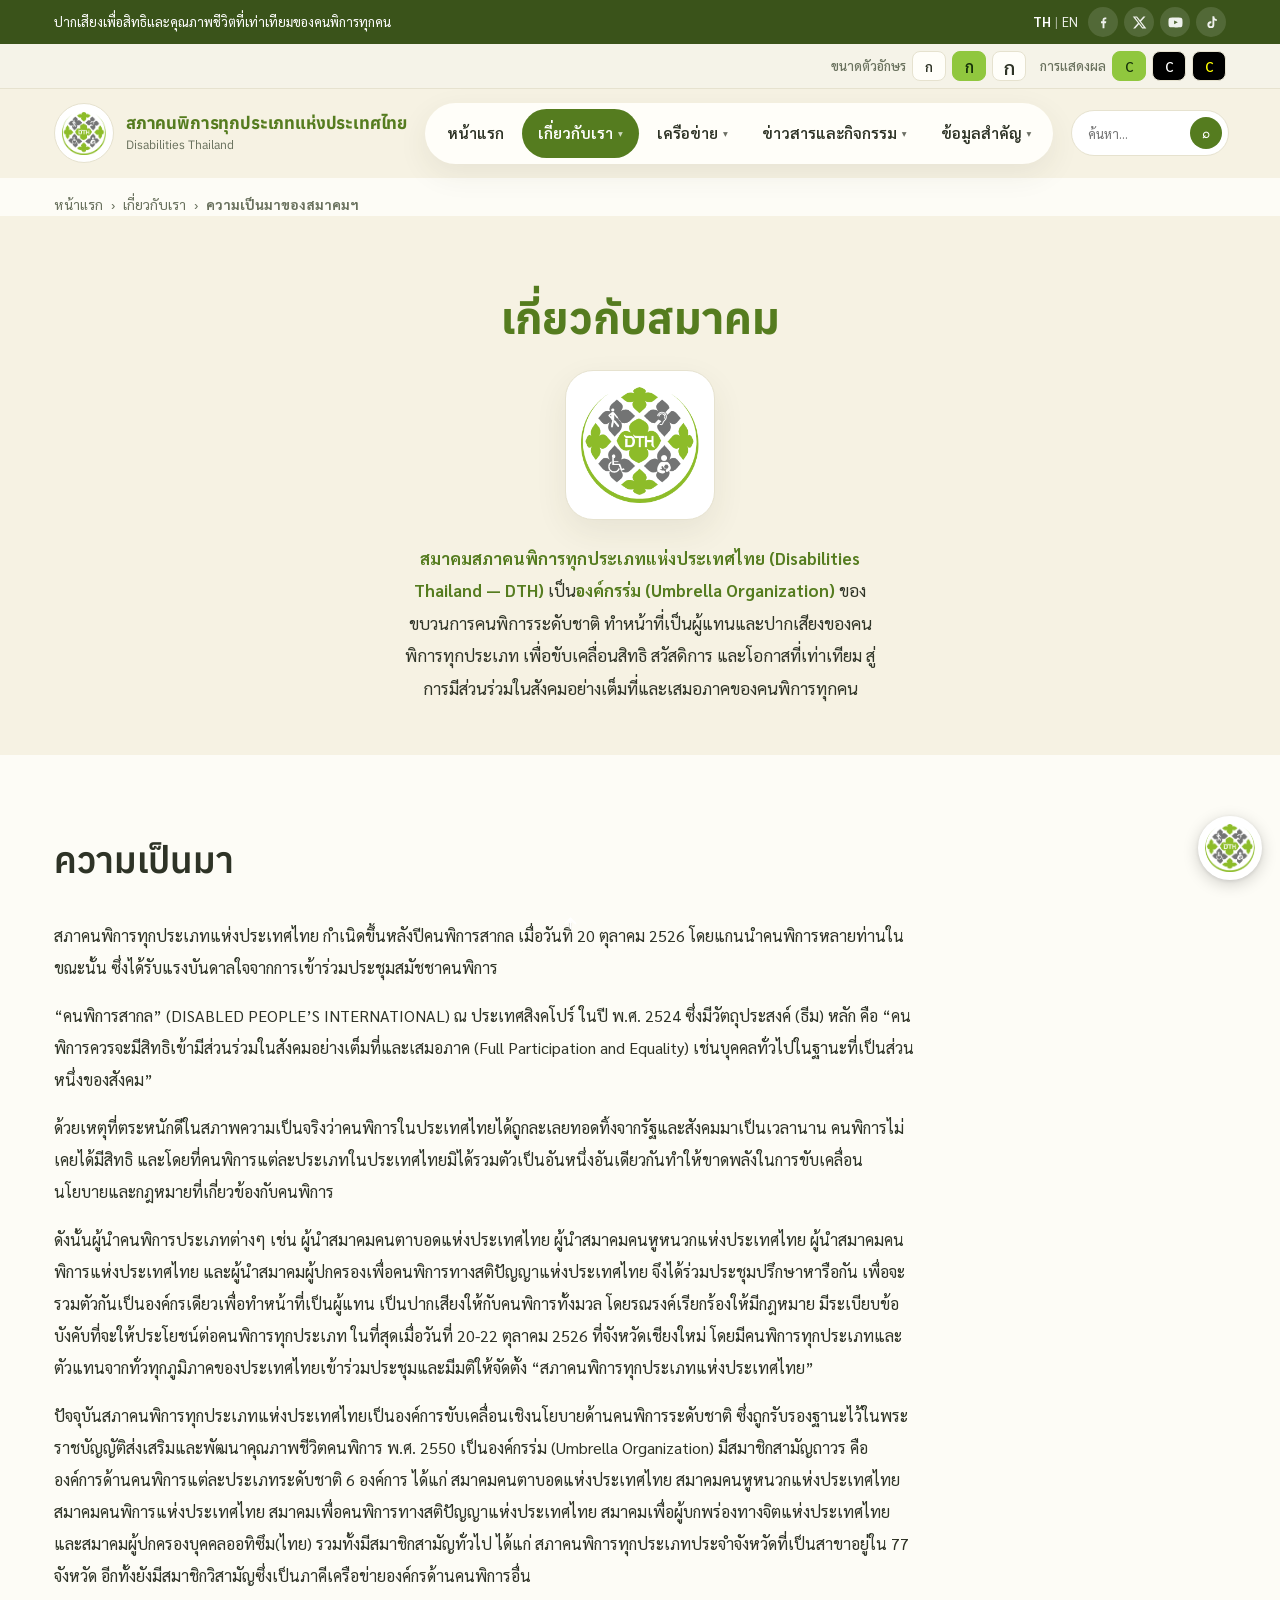
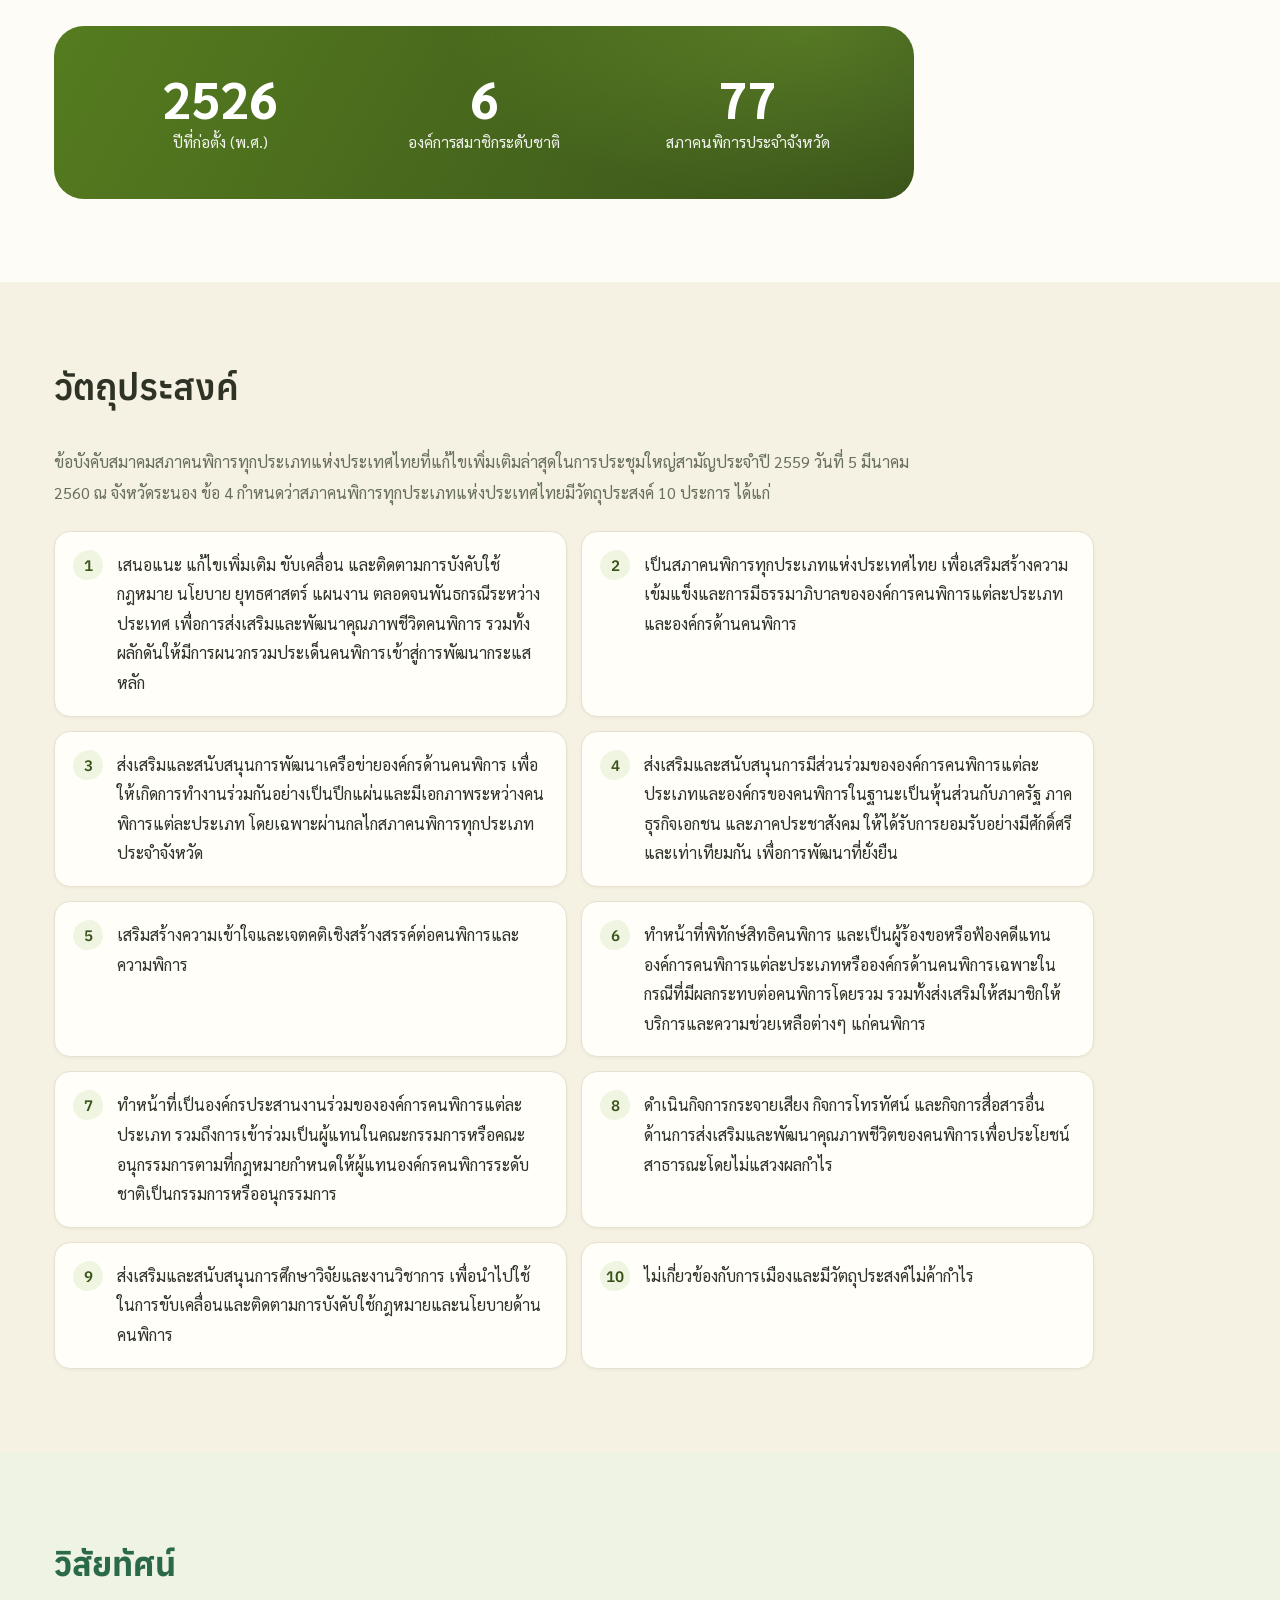
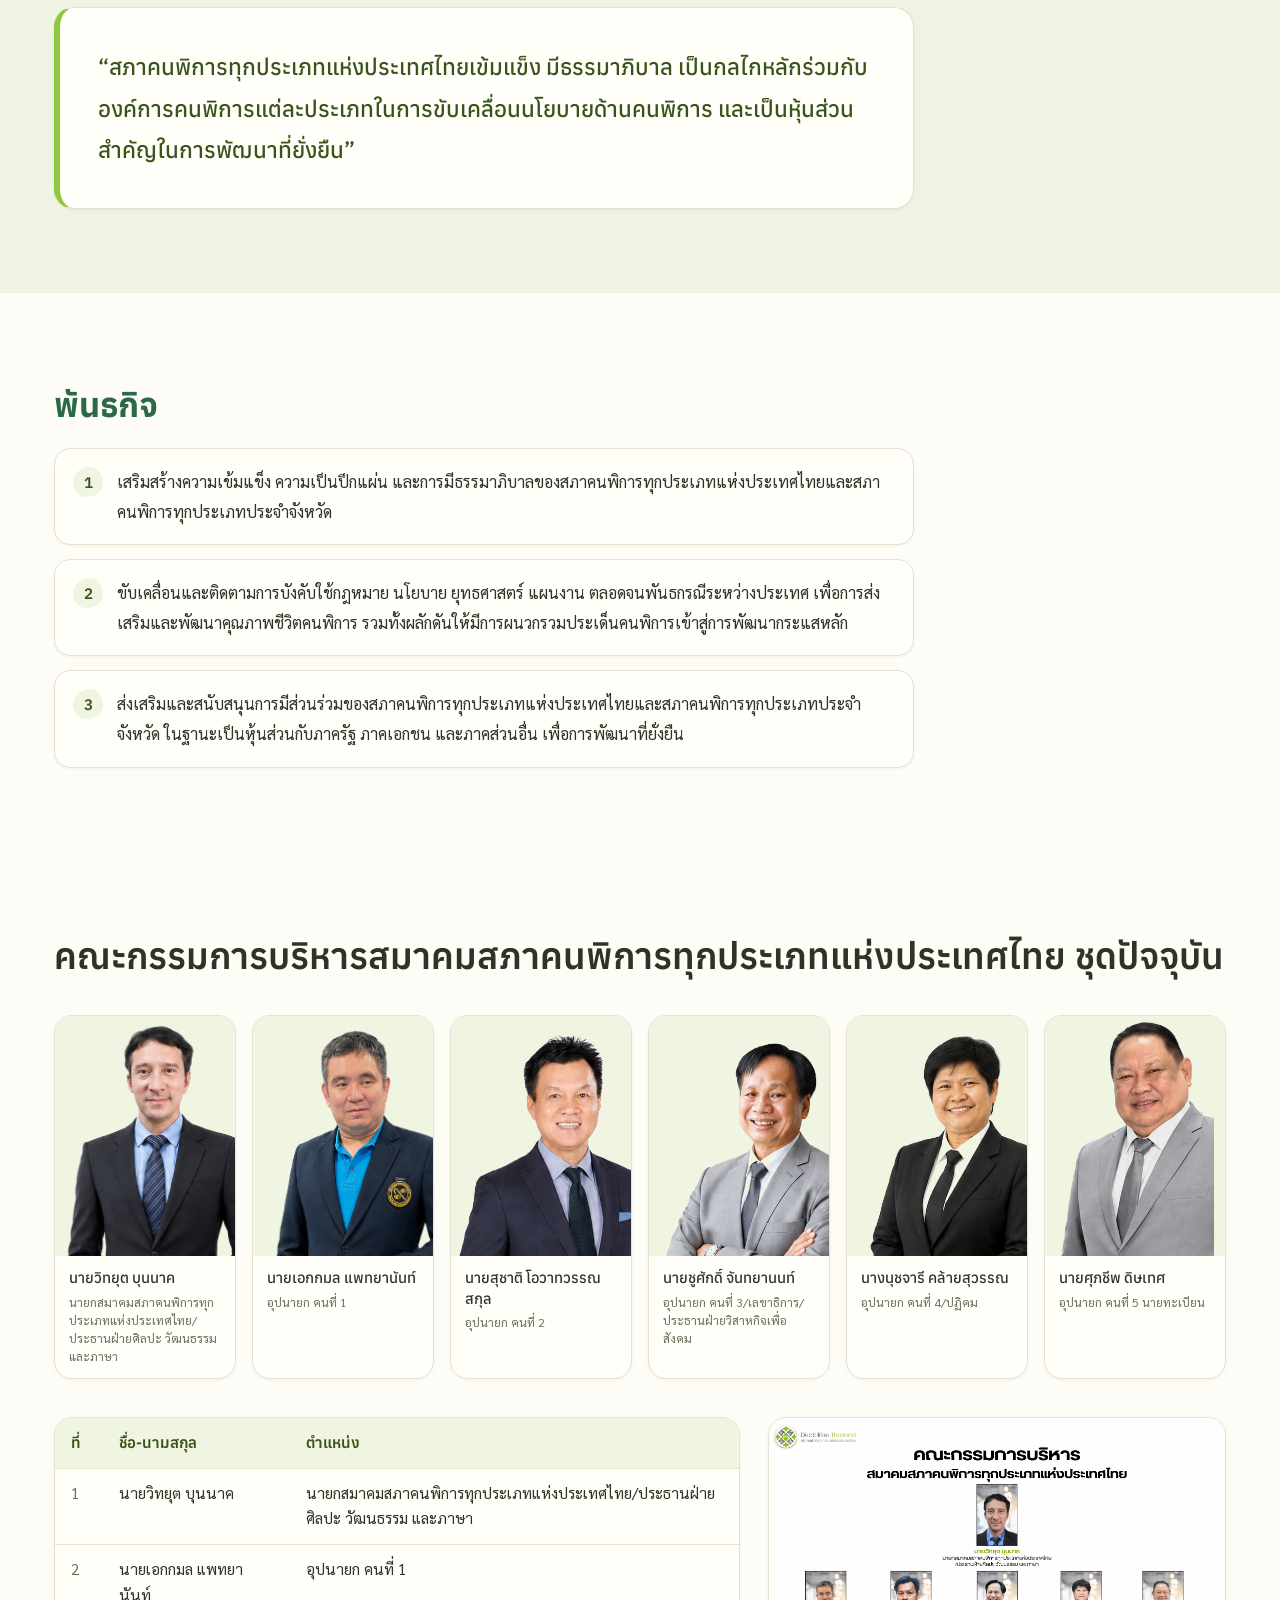
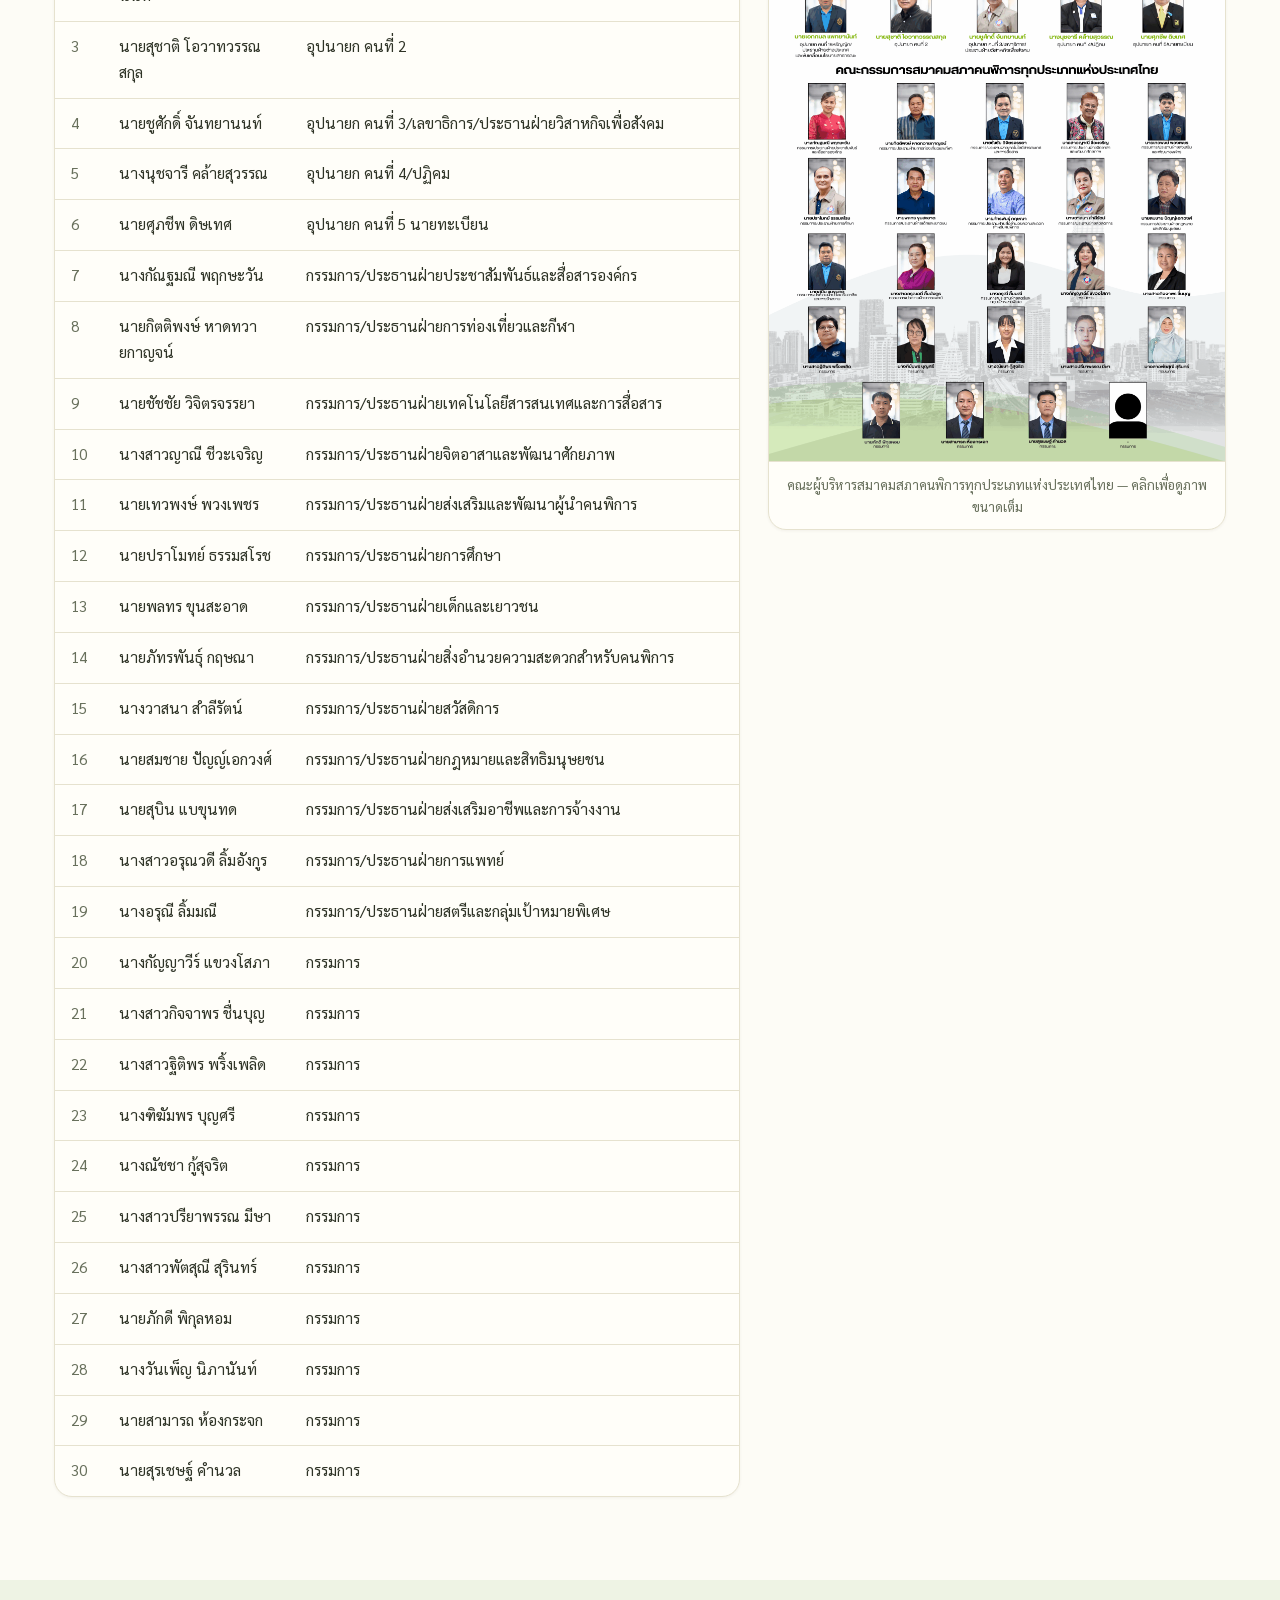
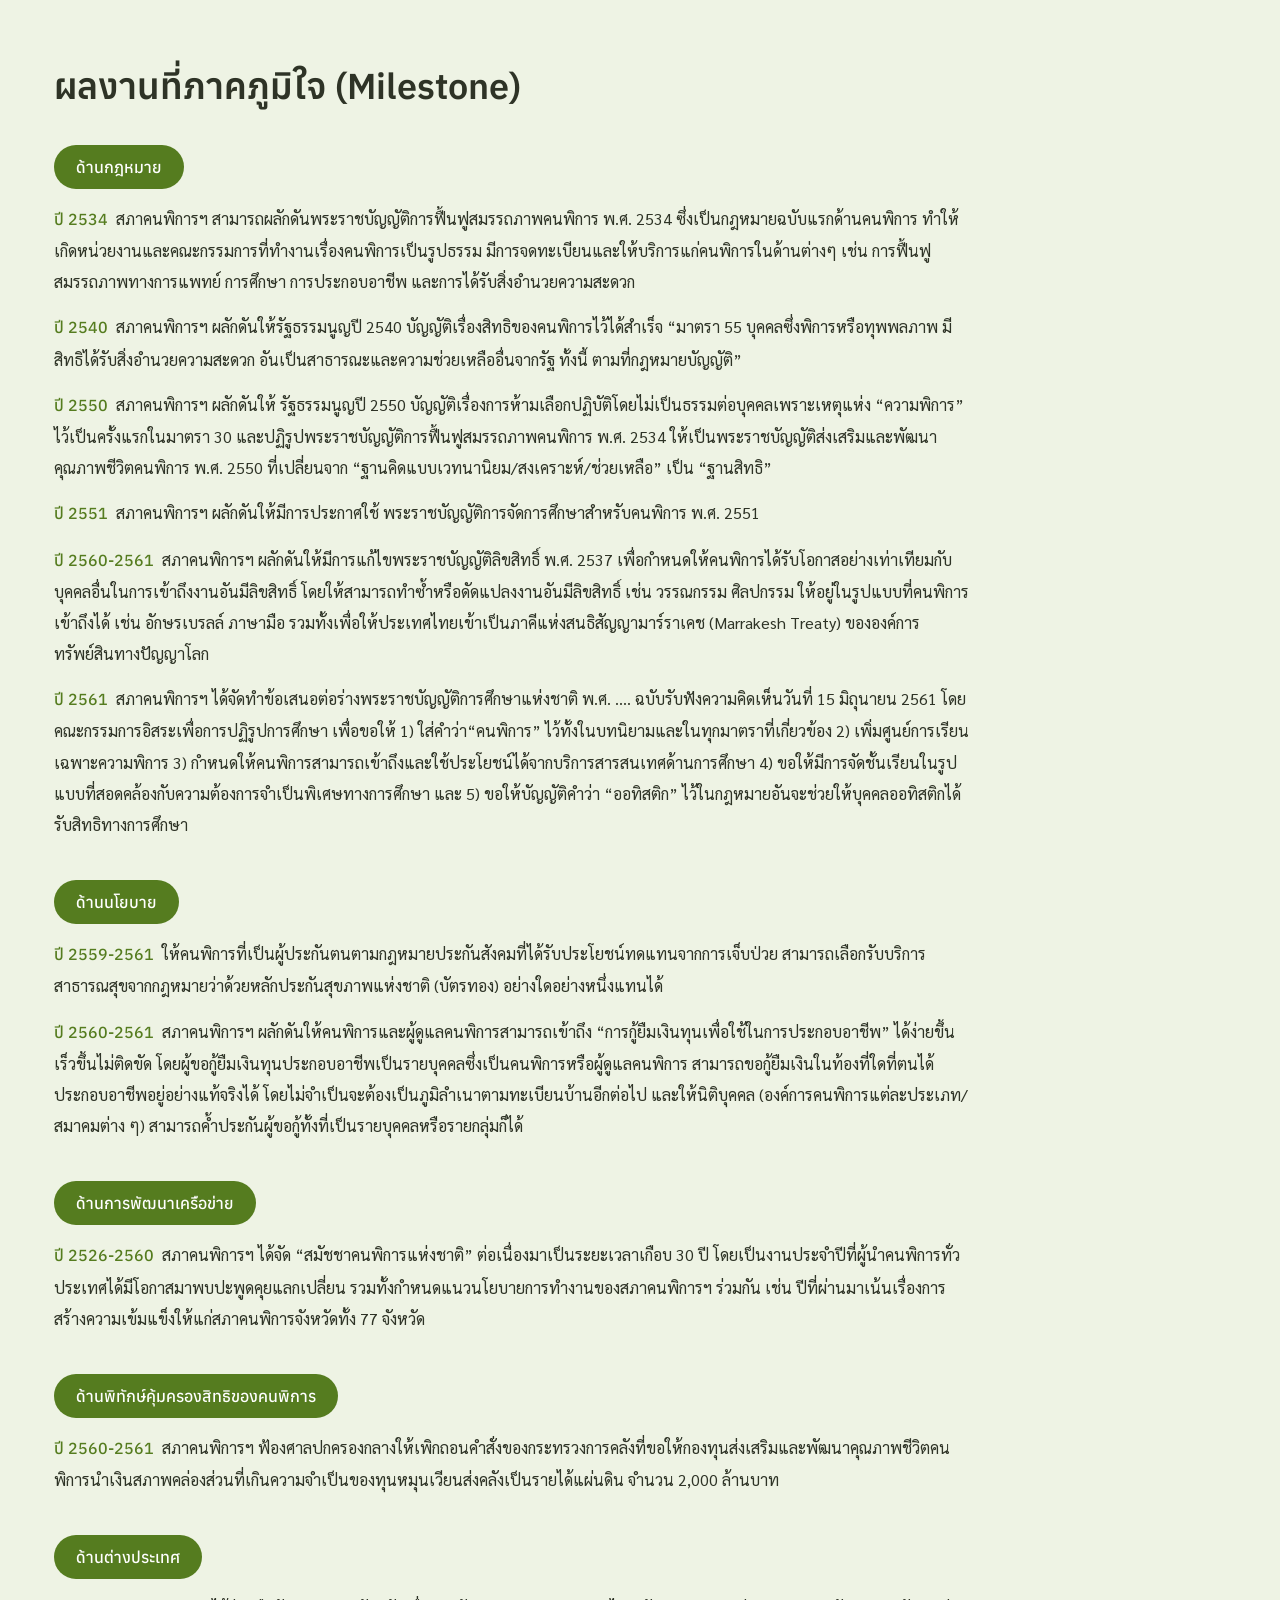
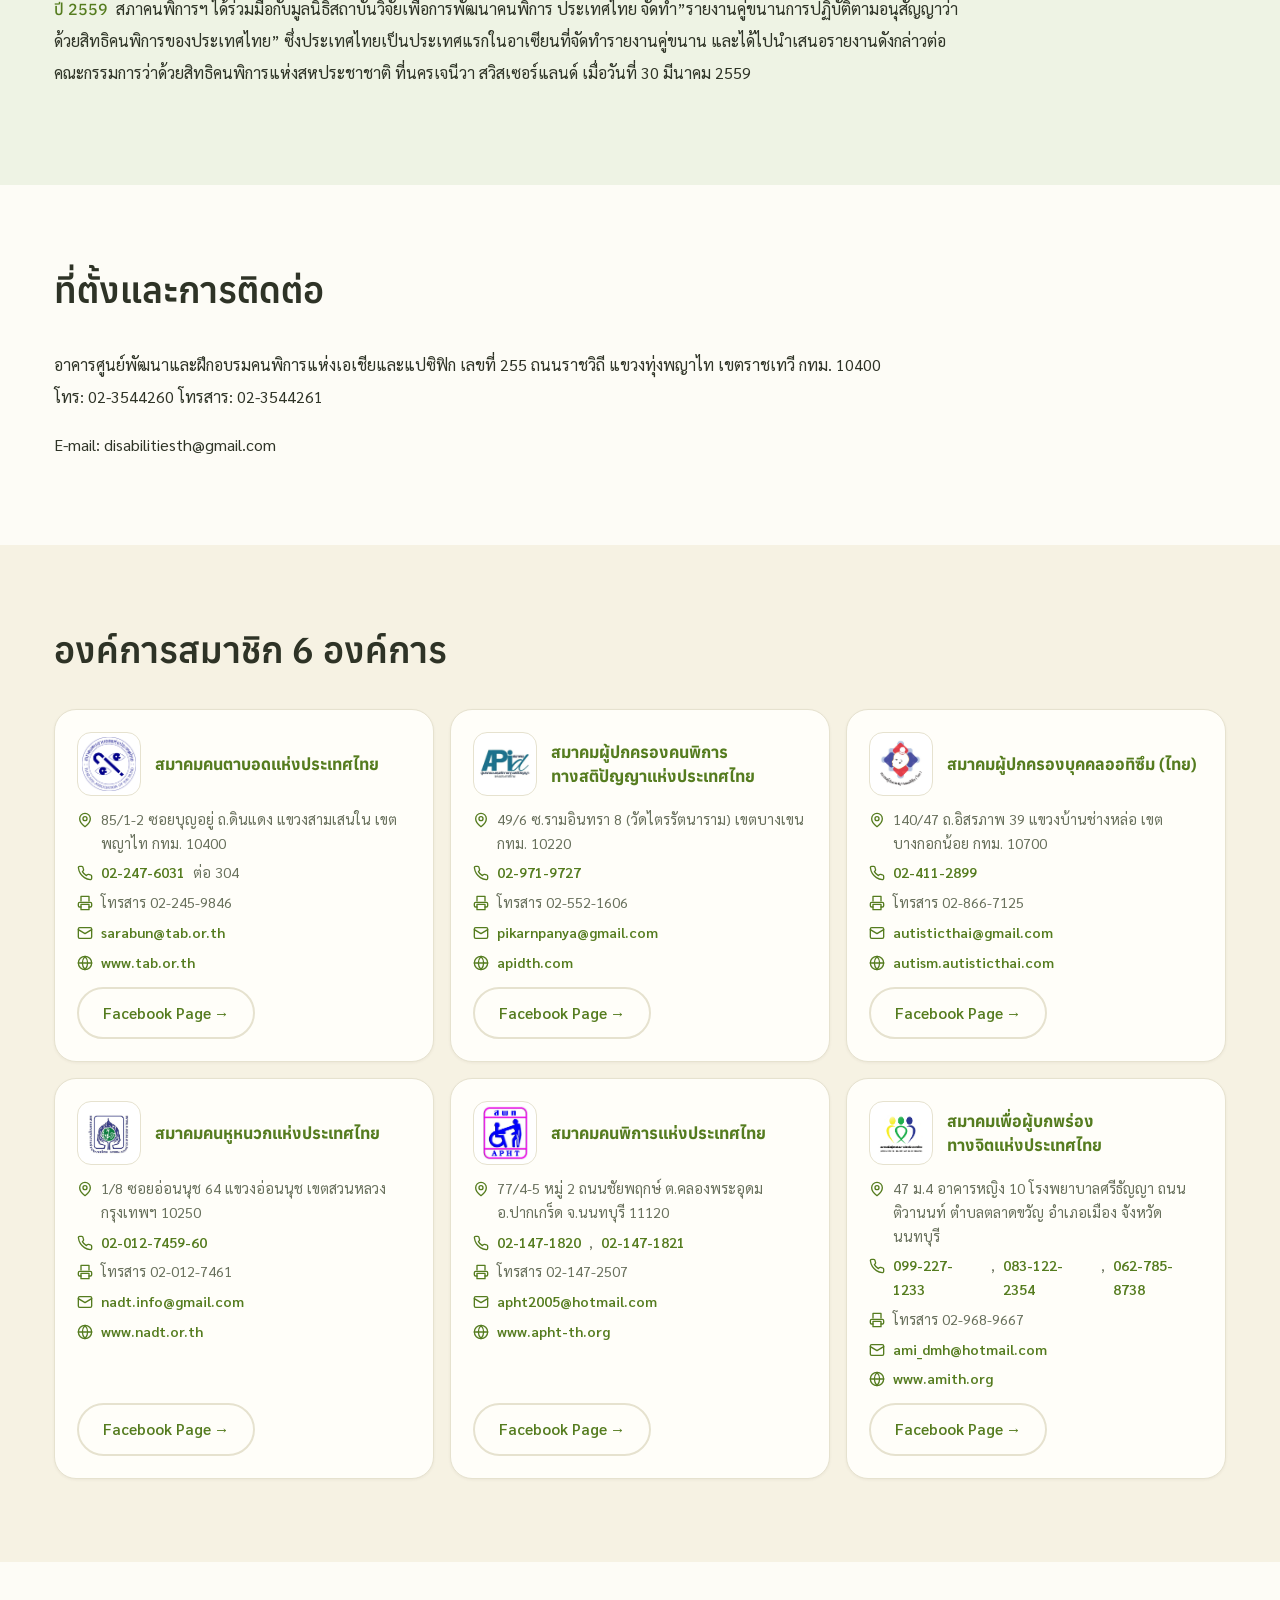
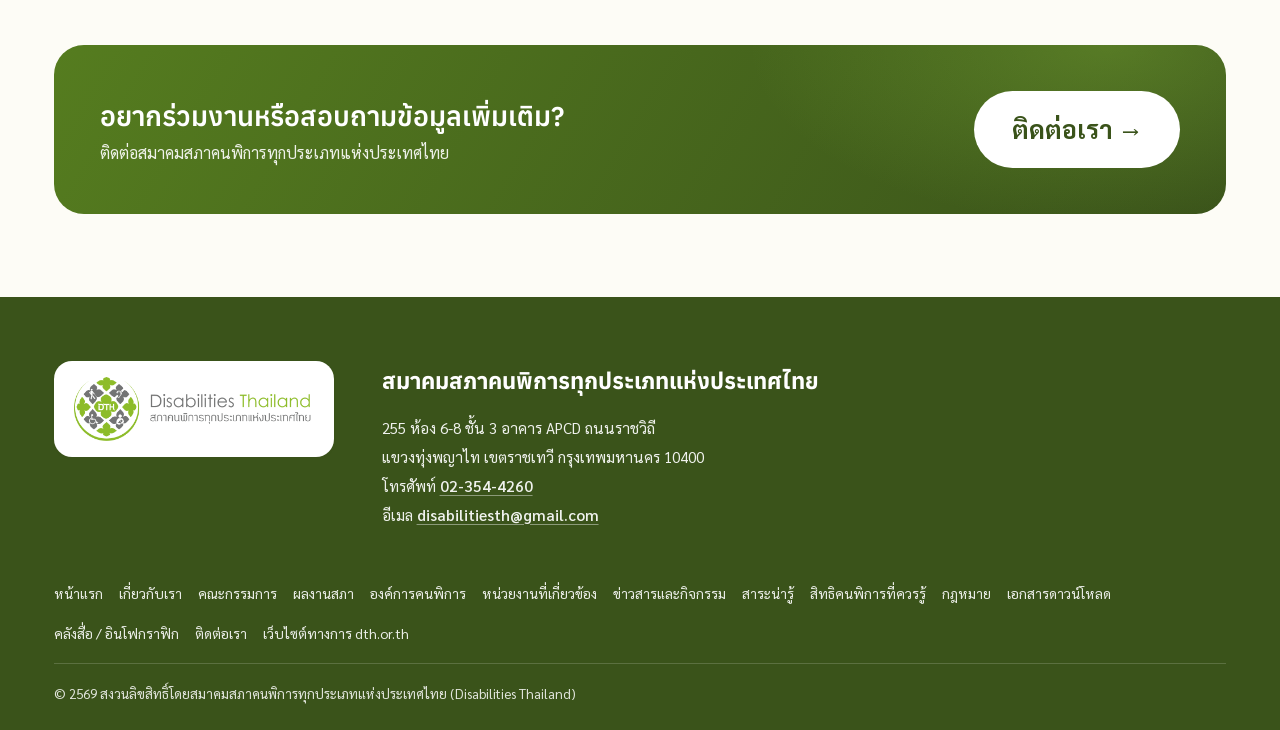
==== about.html @ 7939e900 "Apply docx revisions: header, menu, member contacts, stats, font - Header: full Thai org name on one" ====
<!doctype html>
<html lang="th">
<head>
<meta charset="UTF-8">
<meta name="viewport" content="width=device-width, initial-scale=1">
<meta name="referrer" content="no-referrer">
<title>เกี่ยวกับสมาคม | สมาคมสภาคนพิการทุกประเภทแห่งประเทศไทย (DTH)</title>
<meta name="description" content="ประวัติความเป็นมา วิสัยทัศน์ พันธกิจ และองค์การสมาชิกของสมาคมสภาคนพิการทุกประเภทแห่งประเทศไทย (Disabilities Thailand)">
<meta property="og:title" content="เกี่ยวกับสมาคมสภาคนพิการทุกประเภทแห่งประเทศไทย (DTH)">
<meta property="og:description" content="องค์กรร่มของขบวนการคนพิการระดับชาติ — ปากเสียงเพื่อสิทธิและความเท่าเทียมของคนพิการทุกประเภท">
<meta property="og:type" content="website">
<meta property="og:locale" content="th_TH">
<link href="https://fonts.googleapis.com/css2?family=Anuphan:wght@400;500;600;700&family=Sarabun:wght@300;400;500;600;700&display=swap" rel="stylesheet">
<link rel="stylesheet" href="dth-v2.css?v=3">
</head>
<body>

<a href="#main" class="skip">ข้ามไปยังเนื้อหาหลัก</a>

<!-- ===== Top utility bar ===== -->
<div class="topbar">
  <div class="wrap">
    <div class="left"><span>ปากเสียงเพื่อสิทธิและคุณภาพชีวิตที่เท่าเทียมของคนพิการทุกคน</span></div>
    <div class="right">
      <span class="lang"><b>TH</b><span>|</span><a href="#">EN</a></span>
      <span class="top-social" aria-label="โซเชียลมีเดีย">
        <a href="https://www.facebook.com/share/1Ez81X9Yjh/" target="_blank" rel="noopener" aria-label="Facebook"><svg viewBox="0 0 24 24" aria-hidden="true"><path d="M13.5 21v-8h2.5l.4-3h-2.9V8.2c0-.9.3-1.5 1.5-1.5H16.5V4.1S15.4 4 14.3 4c-2.3 0-3.8 1.4-3.8 3.9V10H8v3h2.5v8h3Z"/></svg></a>
        <a href="https://x.com/disabilitiesth" target="_blank" rel="noopener" aria-label="X (Twitter)"><svg viewBox="0 0 24 24" aria-hidden="true"><path d="M18.24 2.25h3.31l-7.23 8.26L23 21.75h-6.66l-5.22-6.82-5.97 6.82H1.84l7.73-8.84L1.25 2.25h6.83l4.71 6.23 5.45-6.23Zm-1.16 17.52h1.83L7.01 4.13H5.04l12.04 15.64Z"/></svg></a>
        <a href="https://youtube.com/@disabilitiesthailand945" target="_blank" rel="noopener" aria-label="YouTube"><svg viewBox="0 0 24 24" aria-hidden="true"><path d="M23 7.5s-.22-1.55-.9-2.23c-.86-.9-1.82-.9-2.26-.96C16.7 4.05 12 4.05 12 4.05s-4.7 0-7.84.26c-.44.06-1.4.06-2.26.96C1.22 5.95 1 7.5 1 7.5S.77 9.31.77 11.13v1.7C.77 14.65 1 16.46 1 16.46s.22 1.55.9 2.23c.86.9 1.99.87 2.49.97 1.8.17 7.61.22 7.61.22s4.7-.01 7.84-.27c.44-.06 1.4-.06 2.26-.96.68-.68.9-2.23.9-2.23s.23-1.81.23-3.63v-1.7c0-1.82-.23-3.63-.23-3.63ZM9.75 14.6V8.74l6.02 2.94-6.02 2.92Z"/></svg></a>
        <a href="https://www.tiktok.com/@disabilitiesth" target="_blank" rel="noopener" aria-label="TikTok"><svg viewBox="0 0 24 24" aria-hidden="true"><path d="M16.5 2h-3v13.5a2.5 2.5 0 1 1-2.5-2.5c.27 0 .53.04.78.12V9.9a5.6 5.6 0 0 0-.78-.06A5.55 5.55 0 1 0 16.5 15V8.4a6.86 6.86 0 0 0 4 1.28V6.6a3.86 3.86 0 0 1-4-3.83V2Z"/></svg></a>
      </span>
    </div>
  </div>
</div>

<!-- ===== Accessibility bar ===== -->
<div class="a11y-bar" role="region" aria-label="ปรับการแสดงผลเพื่อการเข้าถึง">
  <div class="wrap">
    <div class="a11y-group">
      <span>ขนาดตัวอักษร</span>
      <button class="a11y-btn" data-fs=".9" aria-label="อักษรขนาดเล็ก">ก</button>
      <button class="a11y-btn active" data-fs="1" aria-label="อักษรขนาดปกติ" style="font-size:1rem">ก</button>
      <button class="a11y-btn" data-fs="1.18" aria-label="อักษรขนาดใหญ่" style="font-size:1.2rem">ก</button>
    </div>
    <div class="a11y-group">
      <span>การแสดงผล</span>
      <button class="a11y-btn active" data-theme="" aria-label="แสดงผลปกติ">C</button>
      <button class="a11y-btn sw-white" data-theme="hc-white" aria-label="อักษรขาวพื้นดำ">C</button>
      <button class="a11y-btn sw-yellow" data-theme="hc-yellow" aria-label="อักษรเหลืองพื้นดำ">C</button>
    </div>
  </div>
</div>

<!-- ===== Header ===== -->
<header class="site" id="top">
  <div class="nav">
    <a href="dth-v2.html" class="brand" aria-label="หน้าแรก สมาคมสภาคนพิการทุกประเภทแห่งประเทศไทย">
      <span class="logo"><img src="Pic/dth-logo.png" alt="โลโก้ Disabilities Thailand" onerror="this.style.display='none'"></span>
      <span class="name"><b>สภาคนพิการทุกประเภทแห่งประเทศไทย</b><span>Disabilities Thailand</span></span>
    </a>
    <nav class="nav-pill" id="menu" aria-label="เมนูหลัก">
      <a href="dth-v2.html">หน้าแรก</a>
      <div class="has-sub">
        <a href="about.html" class="active" aria-haspopup="true" aria-expanded="false">เกี่ยวกับเรา <span class="caret" aria-hidden="true">▾</span></a>
        <div class="sub">
          <a href="about.html#history">ความเป็นมา</a>
          <a href="about.html#board">คณะกรรมการ</a>
          <a class="pending"><span class="pl">เจ้าหน้าที่สมาคม</span></a>
          <a href="about.html#milestones">ผลงานสภา</a>
          <a href="regulations.html">ข้อบังคับ/ระเบียบ</a>
          <a href="dth-v2.html#contact">ติดต่อเรา</a>
        </div>
      </div>
      <div class="has-sub">
        <a href="dth-v2.html#network" aria-haspopup="true" aria-expanded="false">เครือข่าย <span class="caret" aria-hidden="true">▾</span></a>
        <div class="sub">
          <a href="about.html#members">องค์การคนพิการ</a>
          <a class="pending"><span class="pl">สภาฯ ประจำจังหวัด</span></a>
          <a href="dth-v2.html#network">หน่วยงานที่เกี่ยวข้อง</a>
        </div>
      </div>
      <div class="has-sub">
        <a href="news.html" aria-haspopup="true" aria-expanded="false">ข่าวสารและกิจกรรม <span class="caret" aria-hidden="true">▾</span></a>
        <div class="sub">
          <a href="news.html?cat=pr">ข่าวประชาสัมพันธ์</a>
          <a href="news.html?cat=activity">กิจกรรม</a>
          <a href="news.html?cat=report">รายงานประจำปี</a>
        </div>
      </div>
      <div class="has-sub">
        <a href="dth-v2.html#rights" aria-haspopup="true" aria-expanded="false">ข้อมูลสำคัญ <span class="caret" aria-hidden="true">▾</span></a>
        <div class="sub">
          <a class="pending"><span class="pl">ข้อเสนอ</span></a>
          <a href="regulations.html#laws">กฎหมาย</a>
          <a href="dth-v2.html#rights">สิทธิคนพิการที่ควรรู้</a>
          <a href="dth-v2.html#qa">คำถามที่พบบ่อย</a>
          <a href="dth-v2.html#media">คลังสื่อ / อินโฟกราฟิก</a>
        </div>
      </div>
    </nav>
    <div class="nav-actions">
      <div class="search-mini" role="search">
        <input type="text" placeholder="ค้นหา…" aria-label="ค้นหา">
        <button aria-label="ค้นหา">⌕</button>
      </div>
    </div>
    <button class="burger" id="burger" aria-label="เปิดเมนู" aria-expanded="false"><span></span><span></span><span></span></button>
  </div>
</header>

<!-- ===== Breadcrumb ===== -->
<nav class="breadcrumb" aria-label="เส้นทางนำทาง">
  <div class="wrap"><a href="dth-v2.html">หน้าแรก</a> <span aria-hidden="true">›</span> <span>เกี่ยวกับเรา</span> <span aria-hidden="true">›</span> <strong>ความเป็นมาของสมาคมฯ</strong></div>
</nav>

<!-- ===== Page hero ===== -->
<section class="page-hero">
  <div class="ic-row"><span class="ic" aria-hidden="true">🧩</span><h1>เกี่ยวกับสมาคม</h1></div>
  <div class="logo-badge"><img src="Pic/dth-logo.png" alt="โลโก้สมาคมสภาคนพิการทุกประเภทแห่งประเทศไทย" onerror="this.parentElement.textContent='DTH'"></div>
  <p class="lead">
    <strong>สมาคมสภาคนพิการทุกประเภทแห่งประเทศไทย (Disabilities Thailand — DTH)</strong>
    เป็น<strong>องค์กรร่ม (Umbrella Organization)</strong> ของขบวนการคนพิการระดับชาติ
    ทำหน้าที่เป็นผู้แทนและปากเสียงของคนพิการทุกประเภท เพื่อขับเคลื่อนสิทธิ สวัสดิการ
    และโอกาสที่เท่าเทียม สู่การมีส่วนร่วมในสังคมอย่างเต็มที่และเสมอภาคของคนพิการทุกคน
  </p>
</section>

<main id="main">

<!-- ===== History (ข้อความทางการจาก dth.or.th/about — คงเนื้อหาครบถ้วน) ===== -->
<section class="block" id="history">
  <div class="wrap">
    <div class="kicker"><span class="ic" aria-hidden="true">📜</span><h2>ความเป็นมา</h2></div>
    <div class="prose">
      <p>สภาคนพิการทุกประเภทแห่งประเทศไทย กำเนิดขึ้นหลังปีคนพิการสากล เมื่อวันที่ 20 ตุลาคม 2526 โดยแกนนำคนพิการหลายท่านในขณะนั้น ซึ่งได้รับแรงบันดาลใจจากการเข้าร่วมประชุมสมัชชาคนพิการ</p>
      <p>“คนพิการสากล” (DISABLED PEOPLE’S INTERNATIONAL) ณ ประเทศสิงคโปร์ ในปี พ.ศ. 2524 ซึ่งมีวัตถุประสงค์ (ธีม) หลัก คือ “คนพิการควรจะมีสิทธิเข้ามีส่วนร่วมในสังคมอย่างเต็มที่และเสมอภาค (Full Participation and Equality) เช่นบุคคลทั่วไปในฐานะที่เป็นส่วนหนึ่งของสังคม”</p>
      <p>ด้วยเหตุที่ตระหนักดีในสภาพความเป็นจริงว่าคนพิการในประเทศไทยได้ถูกละเลยทอดทิ้งจากรัฐและสังคมมาเป็นเวลานาน คนพิการไม่เคยได้มีสิทธิ และโดยที่คนพิการแต่ละประเภทในประเทศไทยมิได้รวมตัวเป็นอันหนึ่งอันเดียวกันทำให้ขาดพลังในการขับเคลื่อนนโยบายและกฎหมายที่เกี่ยวข้องกับคนพิการ</p>
      <p>ดังนั้นผู้นำคนพิการประเภทต่างๆ เช่น ผู้นำสมาคมคนตาบอดแห่งประเทศไทย ผู้นำสมาคมคนหูหนวกแห่งประเทศไทย ผู้นำสมาคมคนพิการแห่งประเทศไทย และผู้นำสมาคมผู้ปกครองเพื่อคนพิการทางสติปัญญาแห่งประเทศไทย จึงได้ร่วมประชุมปรึกษาหารือกัน เพื่อจะรวมตัวกันเป็นองค์กรเดียวเพื่อทำหน้าที่เป็นผู้แทน เป็นปากเสียงให้กับคนพิการทั้งมวล โดยรณรงค์เรียกร้องให้มีกฎหมาย มีระเบียบข้อบังคับที่จะให้ประโยชน์ต่อคนพิการทุกประเภท ในที่สุดเมื่อวันที่ 20-22 ตุลาคม 2526 ที่จังหวัดเชียงใหม่ โดยมีคนพิการทุกประเภทและตัวแทนจากทั่วทุกภูมิภาคของประเทศไทยเข้าร่วมประชุมและมีมติให้จัดตั้ง “สภาคนพิการทุกประเภทแห่งประเทศไทย”</p>
      <p>ปัจจุบันสภาคนพิการทุกประเภทแห่งประเทศไทยเป็นองค์การขับเคลื่อนเชิงนโยบายด้านคนพิการระดับชาติ ซึ่งถูกรับรองฐานะไว้ในพระราชบัญญัติส่งเสริมและพัฒนาคุณภาพชีวิตคนพิการ พ.ศ. 2550 เป็นองค์กรร่ม (Umbrella Organization) มีสมาชิกสามัญถาวร คือ องค์การด้านคนพิการแต่ละประเภทระดับชาติ 6 องค์การ ได้แก่ สมาคมคนตาบอดแห่งประเทศไทย สมาคมคนหูหนวกแห่งประเทศไทย สมาคมคนพิการแห่งประเทศไทย สมาคมเพื่อคนพิการทางสติปัญญาแห่งประเทศไทย สมาคมเพื่อผู้บกพร่องทางจิตแห่งประเทศไทย และสมาคมผู้ปกครองบุคคลออทิซึม(ไทย) รวมทั้งมีสมาชิกสามัญทั่วไป ได้แก่ สภาคนพิการทุกประเภทประจำจังหวัดที่เป็นสาขาอยู่ใน 77 จังหวัด อีกทั้งยังมีสมาชิกวิสามัญซึ่งเป็นภาคีเครือข่ายองค์กรด้านคนพิการอื่น</p>
      <div class="about-stat">
        <div><div class="num">2526</div><div class="lab">ปีที่ก่อตั้ง (พ.ศ.)</div></div>
        <div><div class="num">6</div><div class="lab">องค์การสมาชิกระดับชาติ</div></div>
        <div><div class="num">77</div><div class="lab">สภาคนพิการประจำจังหวัด</div></div>
      </div>
    </div>
  </div>
</section>

<!-- ===== Objectives (ข้อบังคับฯ ข้อ 4 — คงเนื้อหาครบถ้วน) ===== -->
<section class="block wash-leaf">
  <div class="wrap">
    <div class="kicker"><span class="ic" aria-hidden="true">🧭</span><h2>วัตถุประสงค์</h2></div>
    <p class="obj-intro">ข้อบังคับสมาคมสภาคนพิการทุกประเภทแห่งประเทศไทยที่แก้ไขเพิ่มเติมล่าสุดในการประชุมใหญ่สามัญประจำปี 2559 วันที่ 5 มีนาคม 2560 ณ จังหวัดระนอง ข้อ 4 กำหนดว่าสภาคนพิการทุกประเภทแห่งประเทศไทยมีวัตถุประสงค์ 10 ประการ ได้แก่</p>
    <ol class="obj-list">
      <li>เสนอแนะ แก้ไขเพิ่มเติม ขับเคลื่อน และติดตามการบังคับใช้ กฎหมาย นโยบาย ยุทธศาสตร์ แผนงาน ตลอดจนพันธกรณีระหว่างประเทศ เพื่อการส่งเสริมและพัฒนาคุณภาพชีวิตคนพิการ รวมทั้งผลักดันให้มีการผนวกรวมประเด็นคนพิการเข้าสู่การพัฒนากระแสหลัก</li>
      <li>เป็นสภาคนพิการทุกประเภทแห่งประเทศไทย เพื่อเสริมสร้างความเข้มแข็งและการมีธรรมาภิบาลขององค์การคนพิการแต่ละประเภทและองค์กรด้านคนพิการ</li>
      <li>ส่งเสริมและสนับสนุนการพัฒนาเครือข่ายองค์กรด้านคนพิการ เพื่อให้เกิดการทำงานร่วมกันอย่างเป็นปึกแผ่นและมีเอกภาพระหว่างคนพิการแต่ละประเภท โดยเฉพาะผ่านกลไกสภาคนพิการทุกประเภทประจำจังหวัด</li>
      <li>ส่งเสริมและสนับสนุนการมีส่วนร่วมขององค์การคนพิการแต่ละประเภทและองค์กรของคนพิการในฐานะเป็นหุ้นส่วนกับภาครัฐ ภาคธุรกิจเอกชน และภาคประชาสังคม ให้ได้รับการยอมรับอย่างมีศักดิ์ศรีและเท่าเทียมกัน เพื่อการพัฒนาที่ยั่งยืน</li>
      <li>เสริมสร้างความเข้าใจและเจตคติเชิงสร้างสรรค์ต่อคนพิการและความพิการ</li>
      <li>ทำหน้าที่พิทักษ์สิทธิคนพิการ และเป็นผู้ร้องขอหรือฟ้องคดีแทนองค์การคนพิการแต่ละประเภทหรือองค์กรด้านคนพิการเฉพาะในกรณีที่มีผลกระทบต่อคนพิการโดยรวม รวมทั้งส่งเสริมให้สมาชิกให้บริการและความช่วยเหลือต่างๆ แก่คนพิการ</li>
      <li>ทำหน้าที่เป็นองค์กรประสานงานร่วมขององค์การคนพิการแต่ละประเภท รวมถึงการเข้าร่วมเป็นผู้แทนในคณะกรรมการหรือคณะอนุกรรมการตามที่กฎหมายกำหนดให้ผู้แทนองค์กรคนพิการระดับชาติเป็นกรรมการหรืออนุกรรมการ</li>
      <li>ดำเนินกิจการกระจายเสียง กิจการโทรทัศน์ และกิจการสื่อสารอื่น ด้านการส่งเสริมและพัฒนาคุณภาพชีวิตของคนพิการเพื่อประโยชน์สาธารณะโดยไม่แสวงผลกำไร</li>
      <li>ส่งเสริมและสนับสนุนการศึกษาวิจัยและงานวิชาการ เพื่อนำไปใช้ในการขับเคลื่อนและติดตามการบังคับใช้กฎหมายและนโยบายด้านคนพิการ</li>
      <li>ไม่เกี่ยวข้องกับการเมืองและมีวัตถุประสงค์ไม่ค้ากำไร</li>
    </ol>
  </div>
</section>

<!-- ===== Vision (ข้อความทางการ — คงเนื้อหาครบถ้วน) ===== -->
<section class="block wash-mint">
  <div class="wrap">
    <div class="vm-head"><span class="ic" aria-hidden="true">🎯</span><h2>วิสัยทัศน์</h2></div>
    <blockquote class="vision-quote">
      <p>“สภาคนพิการทุกประเภทแห่งประเทศไทยเข้มแข็ง มีธรรมาภิบาล เป็นกลไกหลักร่วมกับองค์การคนพิการแต่ละประเภทในการขับเคลื่อนนโยบายด้านคนพิการ และเป็นหุ้นส่วนสำคัญในการพัฒนาที่ยั่งยืน”</p>
    </blockquote>
  </div>
</section>

<!-- ===== Mission (ข้อความทางการ — คงเนื้อหาครบถ้วน) ===== -->
<section class="block">
  <div class="wrap">
    <div class="vm-head"><span class="ic" aria-hidden="true">🚩</span><h2>พันธกิจ</h2></div>
    <ol class="obj-list mission-list">
      <li>เสริมสร้างความเข้มแข็ง ความเป็นปึกแผ่น และการมีธรรมาภิบาลของสภาคนพิการทุกประเภทแห่งประเทศไทยและสภาคนพิการทุกประเภทประจำจังหวัด</li>
      <li>ขับเคลื่อนและติดตามการบังคับใช้กฎหมาย นโยบาย ยุทธศาสตร์ แผนงาน ตลอดจนพันธกรณีระหว่างประเทศ เพื่อการส่งเสริมและพัฒนาคุณภาพชีวิตคนพิการ รวมทั้งผลักดันให้มีการผนวกรวมประเด็นคนพิการเข้าสู่การพัฒนากระแสหลัก</li>
      <li>ส่งเสริมและสนับสนุนการมีส่วนร่วมของสภาคนพิการทุกประเภทแห่งประเทศไทยและสภาคนพิการทุกประเภทประจำจังหวัด ในฐานะเป็นหุ้นส่วนกับภาครัฐ ภาคเอกชน และภาคส่วนอื่น เพื่อการพัฒนาที่ยั่งยืน</li>
    </ol>
  </div>
</section>

<!-- ===== Board (รายนามทางการ — คงเนื้อหาครบถ้วน) ===== -->
<section class="block" id="board">
  <div class="wrap">
    <div class="kicker"><span class="ic" aria-hidden="true">👥</span><h2>คณะกรรมการบริหารสมาคมสภาคนพิการทุกประเภทแห่งประเทศไทย ชุดปัจจุบัน</h2></div>

    <div class="board-grid">
      <figure class="board-card"><img src="Pic/รูปนายก/cut/board-witthayut.png" alt="นายวิทยุต บุนนาค" loading="lazy" onerror="this.style.display='none'"><figcaption><strong>นายวิทยุต  บุนนาค</strong><span>นายกสมาคมสภาคนพิการทุกประเภทแห่งประเทศไทย/ประธานฝ่ายศิลปะ วัฒนธรรม และภาษา</span></figcaption></figure>
      <figure class="board-card"><img src="Pic/รูปนายก/cut/board-ekkamon.png" alt="นายเอกกมล แพทยานันท์" loading="lazy" onerror="this.style.display='none'"><figcaption><strong>นายเอกกมล  แพทยานันท์</strong><span>อุปนายก คนที่ 1</span></figcaption></figure>
      <figure class="board-card"><img src="Pic/รูปนายก/cut/board-suchart.png" alt="นายสุชาติ โอวาทวรรณสกุล" loading="lazy" onerror="this.style.display='none'"><figcaption><strong>นายสุชาติ  โอวาทวรรณสกุล</strong><span>อุปนายก คนที่ 2</span></figcaption></figure>
      <figure class="board-card"><img src="Pic/รูปนายก/cut/board-choosak.png" alt="นายชูศักดิ์ จันทยานนท์" loading="lazy" onerror="this.style.display='none'"><figcaption><strong>นายชูศักดิ์   จันทยานนท์</strong><span>อุปนายก คนที่ 3/เลขาธิการ/ประธานฝ่ายวิสาหกิจเพื่อสังคม</span></figcaption></figure>
      <figure class="board-card"><img src="Pic/รูปนายก/cut/board-nutcharee.png" alt="นางนุชจารี คล้ายสุวรรณ" loading="lazy" onerror="this.style.display='none'"><figcaption><strong>นางนุชจารี  คล้ายสุวรรณ</strong><span>อุปนายก คนที่ 4/ปฏิคม</span></figcaption></figure>
      <figure class="board-card"><img src="Pic/รูปนายก/cut/board-suphachip.png" alt="นายศุภชีพ ดิษเทศ" loading="lazy" onerror="this.style.display='none'"><figcaption><strong>นายศุภชีพ  ดิษเทศ</strong><span>อุปนายก คนที่ 5 นายทะเบียน</span></figcaption></figure>
    </div>

    <div class="board-layout">
    <div class="table-wrap">
      <table class="board-table">
        <thead>
          <tr><th scope="col">ที่</th><th scope="col">ชื่อ-นามสกุล</th><th scope="col">ตำแหน่ง</th></tr>
        </thead>
        <tbody>
          <tr><td>1</td><td>นายวิทยุต  บุนนาค</td><td>นายกสมาคมสภาคนพิการทุกประเภทแห่งประเทศไทย/ประธานฝ่ายศิลปะ วัฒนธรรม และภาษา</td></tr>
          <tr><td>2</td><td>นายเอกกมล  แพทยานันท์</td><td>อุปนายก คนที่ 1</td></tr>
          <tr><td>3</td><td>นายสุชาติ  โอวาทวรรณสกุล</td><td>อุปนายก คนที่ 2</td></tr>
          <tr><td>4</td><td>นายชูศักดิ์   จันทยานนท์</td><td>อุปนายก คนที่ 3/เลขาธิการ/ประธานฝ่ายวิสาหกิจเพื่อสังคม</td></tr>
          <tr><td>5</td><td>นางนุชจารี  คล้ายสุวรรณ</td><td>อุปนายก คนที่ 4/ปฏิคม</td></tr>
          <tr><td>6</td><td>นายศุภชีพ  ดิษเทศ</td><td>อุปนายก คนที่ 5 นายทะเบียน</td></tr>
          <tr><td>7</td><td>นางกัณฐมณี พฤกษะวัน</td><td>กรรมการ/ประธานฝ่ายประชาสัมพันธ์และสื่อสารองค์กร</td></tr>
          <tr><td>8</td><td>นายกิตติพงษ์ หาดทวายกาญจน์</td><td>กรรมการ/ประธานฝ่ายการท่องเที่ยวและกีฬา</td></tr>
          <tr><td>9</td><td>นายชัชชัย วิจิตรจรรยา</td><td>กรรมการ/ประธานฝ่ายเทคโนโลยีสารสนเทศและการสื่อสาร</td></tr>
          <tr><td>10</td><td>นางสาวญาณี ชีวะเจริญ</td><td>กรรมการ/ประธานฝ่ายจิตอาสาและพัฒนาศักยภาพ</td></tr>
          <tr><td>11</td><td>นายเทวพงษ์ พวงเพชร</td><td>กรรมการ/ประธานฝ่ายส่งเสริมและพัฒนาผู้นำคนพิการ</td></tr>
          <tr><td>12</td><td>นายปราโมทย์ ธรรมสโรช</td><td>กรรมการ/ประธานฝ่ายการศึกษา</td></tr>
          <tr><td>13</td><td>นายพลทร ขุนสะอาด</td><td>กรรมการ/ประธานฝ่ายเด็กและเยาวชน</td></tr>
          <tr><td>14</td><td>นายภัทรพันธุ์ กฤษณา</td><td>กรรมการ/ประธานฝ่ายสิ่งอำนวยความสะดวกสำหรับคนพิการ</td></tr>
          <tr><td>15</td><td>นางวาสนา สำลีรัตน์</td><td>กรรมการ/ประธานฝ่ายสวัสดิการ</td></tr>
          <tr><td>16</td><td>นายสมชาย ปัญญ์เอกวงศ์</td><td>กรรมการ/ประธานฝ่ายกฎหมายและสิทธิมนุษยชน</td></tr>
          <tr><td>17</td><td>นายสุบิน แบขุนทด</td><td>กรรมการ/ประธานฝ่ายส่งเสริมอาชีพและการจ้างงาน</td></tr>
          <tr><td>18</td><td>นางสาวอรุณวดี ลิ้มอังกูร</td><td>กรรมการ/ประธานฝ่ายการแพทย์</td></tr>
          <tr><td>19</td><td>นางอรุณี ลิ้มมณี</td><td>กรรมการ/ประธานฝ่ายสตรีและกลุ่มเป้าหมายพิเศษ</td></tr>
          <tr><td>20</td><td>นางกัญญาวีร์ แขวงโสภา</td><td>กรรมการ</td></tr>
          <tr><td>21</td><td>นางสาวกิจจาพร ชื่นบุญ</td><td>กรรมการ</td></tr>
          <tr><td>22</td><td>นางสาวฐิติพร พริ้งเพลิด</td><td>กรรมการ</td></tr>
          <tr><td>23</td><td>นางฑิฆัมพร บุญศรี</td><td>กรรมการ</td></tr>
          <tr><td>24</td><td>นางณัชชา กู้สุจริต</td><td>กรรมการ</td></tr>
          <tr><td>25</td><td>นางสาวปรียาพรรณ มีษา</td><td>กรรมการ</td></tr>
          <tr><td>26</td><td>นางสาวพัตสุณี สุรินทร์</td><td>กรรมการ</td></tr>
          <tr><td>27</td><td>นายภักดี พิกุลหอม</td><td>กรรมการ</td></tr>
          <tr><td>28</td><td>นางวันเพ็ญ นิภานันท์</td><td>กรรมการ</td></tr>
          <tr><td>29</td><td>นายสามารถ ห้องกระจก</td><td>กรรมการ</td></tr>
          <tr><td>30</td><td>นายสุรเชษฐ์ คำนวล</td><td>กรรมการ</td></tr>
        </tbody>
      </table>
    </div>
    <figure class="board-poster">
      <a href="Pic/board-executives.png" target="_blank" rel="noopener" aria-label="ดูภาพคณะผู้บริหารขนาดเต็ม">
        <img src="Pic/board-executives.png" alt="ภาพคณะผู้บริหารสมาคมสภาคนพิการทุกประเภทแห่งประเทศไทย" loading="lazy" onerror="this.closest('figure').style.display='none'">
      </a>
      <figcaption>คณะผู้บริหารสมาคมสภาคนพิการทุกประเภทแห่งประเทศไทย — คลิกเพื่อดูภาพขนาดเต็ม</figcaption>
    </figure>
    </div>
  </div>
</section>

<!-- ===== Milestones (ข้อความทางการ — คงเนื้อหาครบถ้วน) ===== -->
<section class="block wash-mint" id="milestones">
  <div class="wrap">
    <div class="kicker"><span class="ic" aria-hidden="true">🏆</span><h2>ผลงานที่ภาคภูมิใจ (Milestone)</h2></div>
    <div class="ms">
      <h3 class="ms-cat">ด้านกฎหมาย</h3>
      <p><strong>ปี 2534</strong> สภาคนพิการฯ สามารถผลักดันพระราชบัญญัติการฟื้นฟูสมรรถภาพคนพิการ พ.ศ. 2534 ซึ่งเป็นกฎหมายฉบับแรกด้านคนพิการ ทำให้เกิดหน่วยงานและคณะกรรมการที่ทำงานเรื่องคนพิการเป็นรูปธรรม มีการจดทะเบียนและให้บริการแก่คนพิการในด้านต่างๆ เช่น การฟื้นฟูสมรรถภาพทางการแพทย์ การศึกษา การประกอบอาชีพ และการได้รับสิ่งอำนวยความสะดวก</p>
      <p><strong>ปี 2540</strong> สภาคนพิการฯ ผลักดันให้รัฐธรรมนูญปี 2540 บัญญัติเรื่องสิทธิของคนพิการไว้ได้สำเร็จ “มาตรา 55 บุคคลซึ่งพิการหรือทุพพลภาพ มีสิทธิได้รับสิ่งอำนวยความสะดวก อันเป็นสาธารณะและความช่วยเหลืออื่นจากรัฐ ทั้งนี้ ตามที่กฎหมายบัญญัติ”</p>
      <p><strong>ปี 2550</strong> สภาคนพิการฯ ผลักดันให้ รัฐธรรมนูญปี 2550 บัญญัติเรื่องการห้ามเลือกปฏิบัติโดยไม่เป็นธรรมต่อบุคคลเพราะเหตุแห่ง “ความพิการ” ไว้เป็นครั้งแรกในมาตรา 30 และปฏิรูปพระราชบัญญัติการฟื้นฟูสมรรถภาพคนพิการ พ.ศ. 2534 ให้เป็นพระราชบัญญัติส่งเสริมและพัฒนาคุณภาพชีวิตคนพิการ พ.ศ. 2550 ที่เปลี่ยนจาก “ฐานคิดแบบเวทนานิยม/สงเคราะห์/ช่วยเหลือ” เป็น “ฐานสิทธิ”</p>
      <p><strong>ปี 2551</strong> สภาคนพิการฯ ผลักดันให้มีการประกาศใช้ พระราชบัญญัติการจัดการศึกษาสำหรับคนพิการ พ.ศ. 2551</p>
      <p><strong>ปี 2560-2561</strong> สภาคนพิการฯ ผลักดันให้มีการแก้ไขพระราชบัญญัติลิขสิทธิ์ พ.ศ. 2537 เพื่อกำหนดให้คนพิการได้รับโอกาสอย่างเท่าเทียมกับบุคคลอื่นในการเข้าถึงงานอันมีลิขสิทธิ์ โดยให้สามารถทำซ้ำหรือดัดแปลงงานอันมีลิขสิทธิ์ เช่น วรรณกรรม ศิลปกรรม ให้อยู่ในรูปแบบที่คนพิการเข้าถึงได้ เช่น อักษรเบรลล์ ภาษามือ รวมทั้งเพื่อให้ประเทศไทยเข้าเป็นภาคีแห่งสนธิสัญญามาร์ราเคช (Marrakesh Treaty) ขององค์การทรัพย์สินทางปัญญาโลก</p>
      <p><strong>ปี 2561</strong> สภาคนพิการฯ ได้จัดทำข้อเสนอต่อร่างพระราชบัญญัติการศึกษาแห่งชาติ พ.ศ. …. ฉบับรับฟังความคิดเห็นวันที่ 15 มิถุนายน 2561 โดยคณะกรรมการอิสระเพื่อการปฏิรูปการศึกษา เพื่อขอให้ 1) ใส่คำว่า“คนพิการ” ไว้ทั้งในบทนิยามและในทุกมาตราที่เกี่ยวข้อง 2) เพิ่มศูนย์การเรียนเฉพาะความพิการ 3) กำหนดให้คนพิการสามารถเข้าถึงและใช้ประโยชน์ได้จากบริการสารสนเทศด้านการศึกษา 4) ขอให้มีการจัดชั้นเรียนในรูปแบบที่สอดคล้องกับความต้องการจำเป็นพิเศษทางการศึกษา และ 5) ขอให้บัญญัติคำว่า “ออทิสติก” ไว้ในกฎหมายอันจะช่วยให้บุคคลออทิสติกได้รับสิทธิทางการศึกษา</p>
      <h3 class="ms-cat">ด้านนโยบาย</h3>
      <p><strong>ปี 2559-2561</strong> ให้คนพิการที่เป็นผู้ประกันตนตามกฎหมายประกันสังคมที่ได้รับประโยชน์ทดแทนจากการเจ็บป่วย สามารถเลือกรับบริการสาธารณสุขจากกฎหมายว่าด้วยหลักประกันสุขภาพแห่งชาติ (บัตรทอง) อย่างใดอย่างหนึ่งแทนได้</p>
      <p><strong>ปี 2560-2561</strong> สภาคนพิการฯ ผลักดันให้คนพิการและผู้ดูแลคนพิการสามารถเข้าถึง “การกู้ยืมเงินทุนเพื่อใช้ในการประกอบอาชีพ” ได้ง่ายขึ้นเร็วขึ้นไม่ติดขัด โดยผู้ขอกู้ยืมเงินทุนประกอบอาชีพเป็นรายบุคคลซึ่งเป็นคนพิการหรือผู้ดูแลคนพิการ สามารถขอกู้ยืมเงินในท้องที่ใดที่ตนได้ประกอบอาชีพอยู่อย่างแท้จริงได้ โดยไม่จำเป็นจะต้องเป็นภูมิลำเนาตามทะเบียนบ้านอีกต่อไป และให้นิติบุคคล (องค์การคนพิการแต่ละประเภท/สมาคมต่าง ๆ) สามารถค้ำประกันผู้ขอกู้ทั้งที่เป็นรายบุคคลหรือรายกลุ่มก็ได้</p>
      <h3 class="ms-cat">ด้านการพัฒนาเครือข่าย</h3>
      <p><strong>ปี 2526-2560</strong> สภาคนพิการฯ ได้จัด “สมัชชาคนพิการแห่งชาติ” ต่อเนื่องมาเป็นระยะเวลาเกือบ 30 ปี โดยเป็นงานประจำปีที่ผู้นำคนพิการทั่วประเทศได้มีโอกาสมาพบปะพูดคุยแลกเปลี่ยน รวมทั้งกำหนดแนวนโยบายการทำงานของสภาคนพิการฯ ร่วมกัน เช่น ปีที่ผ่านมาเน้นเรื่องการสร้างความเข้มแข็งให้แก่สภาคนพิการจังหวัดทั้ง 77 จังหวัด</p>
      <h3 class="ms-cat">ด้านพิทักษ์คุ้มครองสิทธิของคนพิการ</h3>
      <p><strong>ปี 2560-2561</strong> สภาคนพิการฯ ฟ้องศาลปกครองกลางให้เพิกถอนคำสั่งของกระทรวงการคลังที่ขอให้กองทุนส่งเสริมและพัฒนาคุณภาพชีวิตคนพิการนำเงินสภาพคล่องส่วนที่เกินความจำเป็นของทุนหมุนเวียนส่งคลังเป็นรายได้แผ่นดิน จำนวน 2,000 ล้านบาท</p>
      <h3 class="ms-cat">ด้านต่างประเทศ</h3>
      <p><strong>ปี 2559</strong> สภาคนพิการฯ ได้ร่วมมือกับมูลนิธิสถาบันวิจัยเพื่อการพัฒนาคนพิการ ประเทศไทย จัดทำ”รายงานคู่ขนานการปฏิบัติตามอนุสัญญาว่าด้วยสิทธิคนพิการของประเทศไทย” ซึ่งประเทศไทยเป็นประเทศแรกในอาเซียนที่จัดทำรายงานคู่ขนาน และได้ไปนำเสนอรายงานดังกล่าวต่อคณะกรรมการว่าด้วยสิทธิคนพิการแห่งสหประชาชาติ ที่นครเจนีวา สวิสเซอร์แลนด์ เมื่อวันที่ 30 มีนาคม 2559</p>
    </div>
  </div>
</section>

<!-- ===== Location (ข้อความทางการ — คงเนื้อหาครบถ้วน) ===== -->
<section class="block">
  <div class="wrap">
    <div class="kicker"><span class="ic" aria-hidden="true">📍</span><h2>ที่ตั้งและการติดต่อ</h2></div>
    <div class="prose">
      <p>อาคารศูนย์พัฒนาและฝึกอบรมคนพิการแห่งเอเชียและแปซิฟิก เลขที่ 255 ถนนราชวิถี แขวงทุ่งพญาไท เขตราชเทวี กทม. 10400 โทร: 02-3544260 โทรสาร: 02-3544261</p>
      <p>E-mail: disabilitiesth@gmail.com</p>
    </div>
  </div>
</section>

<!-- ===== Member organizations ===== -->
<section class="block wash-leaf" id="members">
  <div class="wrap">
    <div class="kicker"><span class="ic" aria-hidden="true">🏛️</span><h2>องค์การสมาชิก 6 องค์การ</h2></div>
    <div class="members-grid">

      <div class="member-card">
        <div class="mc-head">
          <img src="Pic/members/blind.png" alt="โลโก้สมาคมคนตาบอดแห่งประเทศไทย" onerror="this.style.display='none'">
          <h3>สมาคมคนตาบอดแห่งประเทศไทย</h3>
        </div>
        <div class="mc-info">
          <span><svg class="mi" viewBox="0 0 24 24" aria-hidden="true"><path d="M20 10c0 6-8 12-8 12S4 16 4 10a8 8 0 1 1 16 0Z"/><circle cx="12" cy="10" r="3"/></svg> 85/1-2 ซอยบุญอยู่ ถ.ดินแดง แขวงสามเสนใน เขตพญาไท กทม. 10400</span>
          <span><svg class="mi" viewBox="0 0 24 24" aria-hidden="true"><path d="M22 16.92v3a2 2 0 0 1-2.18 2 19.8 19.8 0 0 1-8.63-3.07 19.5 19.5 0 0 1-6-6A19.8 19.8 0 0 1 2.08 4.18 2 2 0 0 1 4.06 2h3a2 2 0 0 1 2 1.72c.13.96.36 1.9.7 2.81a2 2 0 0 1-.45 2.11L8.09 9.91a16 16 0 0 0 6 6l1.27-1.27a2 2 0 0 1 2.11-.45c.91.34 1.85.57 2.81.7A2 2 0 0 1 22 16.92Z"/></svg> <a href="tel:022476031">02-247-6031</a> ต่อ 304</span>
          <span><svg class="mi" viewBox="0 0 24 24" aria-hidden="true"><path d="M6 9V2h12v7"/><path d="M6 18H4a2 2 0 0 1-2-2v-3a2 2 0 0 1 2-2h16a2 2 0 0 1 2 2v3a2 2 0 0 1-2 2h-2"/><rect x="6" y="14" width="12" height="8"/></svg> โทรสาร 02-245-9846</span>
          <span><svg class="mi" viewBox="0 0 24 24" aria-hidden="true"><rect x="2" y="4" width="20" height="16" rx="2"/><path d="m22 7-10 6L2 7"/></svg> <a href="mailto:sarabun@tab.or.th">sarabun@tab.or.th</a></span>
          <span><svg class="mi" viewBox="0 0 24 24" aria-hidden="true"><circle cx="12" cy="12" r="10"/><path d="M2 12h20"/><path d="M12 2a15.3 15.3 0 0 1 4 10 15.3 15.3 0 0 1-4 10 15.3 15.3 0 0 1-4-10 15.3 15.3 0 0 1 4-10z"/></svg> <a href="https://www.tab.or.th/" target="_blank" rel="noopener">www.tab.or.th</a></span>
        </div>
        <a class="pill-btn ghost mc-fb" href="https://www.facebook.com/TabodThai?locale=th_TH" target="_blank" rel="noopener">Facebook Page →</a>
      </div>

      <div class="member-card">
        <div class="mc-head">
          <img src="Pic/members/intellectual.jpg" alt="โลโก้สมาคมผู้ปกครองคนพิการทางสติปัญญาแห่งประเทศไทย" onerror="this.style.display='none'">
          <h3>สมาคมผู้ปกครองคนพิการทางสติปัญญาแห่งประเทศไทย</h3>
        </div>
        <div class="mc-info">
          <span><svg class="mi" viewBox="0 0 24 24" aria-hidden="true"><path d="M20 10c0 6-8 12-8 12S4 16 4 10a8 8 0 1 1 16 0Z"/><circle cx="12" cy="10" r="3"/></svg> 49/6 ซ.รามอินทรา 8 (วัดไตรรัตนาราม) เขตบางเขน กทม. 10220</span>
          <span><svg class="mi" viewBox="0 0 24 24" aria-hidden="true"><path d="M22 16.92v3a2 2 0 0 1-2.18 2 19.8 19.8 0 0 1-8.63-3.07 19.5 19.5 0 0 1-6-6A19.8 19.8 0 0 1 2.08 4.18 2 2 0 0 1 4.06 2h3a2 2 0 0 1 2 1.72c.13.96.36 1.9.7 2.81a2 2 0 0 1-.45 2.11L8.09 9.91a16 16 0 0 0 6 6l1.27-1.27a2 2 0 0 1 2.11-.45c.91.34 1.85.57 2.81.7A2 2 0 0 1 22 16.92Z"/></svg> <a href="tel:029719727">02-971-9727</a></span>
          <span><svg class="mi" viewBox="0 0 24 24" aria-hidden="true"><path d="M6 9V2h12v7"/><path d="M6 18H4a2 2 0 0 1-2-2v-3a2 2 0 0 1 2-2h16a2 2 0 0 1 2 2v3a2 2 0 0 1-2 2h-2"/><rect x="6" y="14" width="12" height="8"/></svg> โทรสาร 02-552-1606</span>
          <span><svg class="mi" viewBox="0 0 24 24" aria-hidden="true"><rect x="2" y="4" width="20" height="16" rx="2"/><path d="m22 7-10 6L2 7"/></svg> <a href="mailto:pikarnpanya@gmail.com">pikarnpanya@gmail.com</a></span>
          <span><svg class="mi" viewBox="0 0 24 24" aria-hidden="true"><circle cx="12" cy="12" r="10"/><path d="M2 12h20"/><path d="M12 2a15.3 15.3 0 0 1 4 10 15.3 15.3 0 0 1-4 10 15.3 15.3 0 0 1-4-10 15.3 15.3 0 0 1 4-10z"/></svg> <a href="https://apidth.com/" target="_blank" rel="noopener">apidth.com</a></span>
        </div>
        <a class="pill-btn ghost mc-fb" href="https://www.facebook.com/pikarnpanya.bangkok?locale=th_TH" target="_blank" rel="noopener">Facebook Page →</a>
      </div>

      <div class="member-card">
        <div class="mc-head">
          <img src="Pic/members/autism.jpg" alt="โลโก้สมาคมผู้ปกครองบุคคลออทิซึม (ไทย)" onerror="this.style.display='none'">
          <h3>สมาคมผู้ปกครองบุคคลออทิซึม (ไทย)</h3>
        </div>
        <div class="mc-info">
          <span><svg class="mi" viewBox="0 0 24 24" aria-hidden="true"><path d="M20 10c0 6-8 12-8 12S4 16 4 10a8 8 0 1 1 16 0Z"/><circle cx="12" cy="10" r="3"/></svg> 140/47 ถ.อิสรภาพ 39 แขวงบ้านช่างหล่อ เขตบางกอกน้อย กทม. 10700</span>
          <span><svg class="mi" viewBox="0 0 24 24" aria-hidden="true"><path d="M22 16.92v3a2 2 0 0 1-2.18 2 19.8 19.8 0 0 1-8.63-3.07 19.5 19.5 0 0 1-6-6A19.8 19.8 0 0 1 2.08 4.18 2 2 0 0 1 4.06 2h3a2 2 0 0 1 2 1.72c.13.96.36 1.9.7 2.81a2 2 0 0 1-.45 2.11L8.09 9.91a16 16 0 0 0 6 6l1.27-1.27a2 2 0 0 1 2.11-.45c.91.34 1.85.57 2.81.7A2 2 0 0 1 22 16.92Z"/></svg> <a href="tel:024112899">02-411-2899</a></span>
          <span><svg class="mi" viewBox="0 0 24 24" aria-hidden="true"><path d="M6 9V2h12v7"/><path d="M6 18H4a2 2 0 0 1-2-2v-3a2 2 0 0 1 2-2h16a2 2 0 0 1 2 2v3a2 2 0 0 1-2 2h-2"/><rect x="6" y="14" width="12" height="8"/></svg> โทรสาร 02-866-7125</span>
          <span><svg class="mi" viewBox="0 0 24 24" aria-hidden="true"><rect x="2" y="4" width="20" height="16" rx="2"/><path d="m22 7-10 6L2 7"/></svg> <a href="mailto:autisticthai@gmail.com">autisticthai@gmail.com</a></span>
          <span><svg class="mi" viewBox="0 0 24 24" aria-hidden="true"><circle cx="12" cy="12" r="10"/><path d="M2 12h20"/><path d="M12 2a15.3 15.3 0 0 1 4 10 15.3 15.3 0 0 1-4 10 15.3 15.3 0 0 1-4-10 15.3 15.3 0 0 1 4-10z"/></svg> <a href="https://autism.autisticthai.com/" target="_blank" rel="noopener">autism.autisticthai.com</a></span>
        </div>
        <a class="pill-btn ghost mc-fb" href="https://www.facebook.com/APTAutismThailand?locale=th_TH" target="_blank" rel="noopener">Facebook Page →</a>
      </div>

      <div class="member-card">
        <div class="mc-head">
          <img src="Pic/members/deaf.png" alt="โลโก้สมาคมคนหูหนวกแห่งประเทศไทย" onerror="this.style.display='none'">
          <h3>สมาคมคนหูหนวกแห่งประเทศไทย</h3>
        </div>
        <div class="mc-info">
          <span><svg class="mi" viewBox="0 0 24 24" aria-hidden="true"><path d="M20 10c0 6-8 12-8 12S4 16 4 10a8 8 0 1 1 16 0Z"/><circle cx="12" cy="10" r="3"/></svg> 1/8 ซอยอ่อนนุช 64 แขวงอ่อนนุช เขตสวนหลวง กรุงเทพฯ 10250</span>
          <span><svg class="mi" viewBox="0 0 24 24" aria-hidden="true"><path d="M22 16.92v3a2 2 0 0 1-2.18 2 19.8 19.8 0 0 1-8.63-3.07 19.5 19.5 0 0 1-6-6A19.8 19.8 0 0 1 2.08 4.18 2 2 0 0 1 4.06 2h3a2 2 0 0 1 2 1.72c.13.96.36 1.9.7 2.81a2 2 0 0 1-.45 2.11L8.09 9.91a16 16 0 0 0 6 6l1.27-1.27a2 2 0 0 1 2.11-.45c.91.34 1.85.57 2.81.7A2 2 0 0 1 22 16.92Z"/></svg> <a href="tel:020127459">02-012-7459-60</a></span>
          <span><svg class="mi" viewBox="0 0 24 24" aria-hidden="true"><path d="M6 9V2h12v7"/><path d="M6 18H4a2 2 0 0 1-2-2v-3a2 2 0 0 1 2-2h16a2 2 0 0 1 2 2v3a2 2 0 0 1-2 2h-2"/><rect x="6" y="14" width="12" height="8"/></svg> โทรสาร 02-012-7461</span>
          <span><svg class="mi" viewBox="0 0 24 24" aria-hidden="true"><rect x="2" y="4" width="20" height="16" rx="2"/><path d="m22 7-10 6L2 7"/></svg> <a href="mailto:nadt.info@gmail.com">nadt.info@gmail.com</a></span>
          <span><svg class="mi" viewBox="0 0 24 24" aria-hidden="true"><circle cx="12" cy="12" r="10"/><path d="M2 12h20"/><path d="M12 2a15.3 15.3 0 0 1 4 10 15.3 15.3 0 0 1-4 10 15.3 15.3 0 0 1-4-10 15.3 15.3 0 0 1 4-10z"/></svg> <a href="https://www.nadt.or.th/" target="_blank" rel="noopener">www.nadt.or.th</a></span>
        </div>
        <a class="pill-btn ghost mc-fb" href="https://www.facebook.com/nadthailand?locale=th_TH" target="_blank" rel="noopener">Facebook Page →</a>
      </div>

      <div class="member-card">
        <div class="mc-head">
          <img src="Pic/members/physical.png" alt="โลโก้สมาคมคนพิการแห่งประเทศไทย" onerror="this.style.display='none'">
          <h3>สมาคมคนพิการแห่งประเทศไทย</h3>
        </div>
        <div class="mc-info">
          <span><svg class="mi" viewBox="0 0 24 24" aria-hidden="true"><path d="M20 10c0 6-8 12-8 12S4 16 4 10a8 8 0 1 1 16 0Z"/><circle cx="12" cy="10" r="3"/></svg> 77/4-5 หมู่ 2 ถนนชัยพฤกษ์ ต.คลองพระอุดม อ.ปากเกร็ด จ.นนทบุรี 11120</span>
          <span><svg class="mi" viewBox="0 0 24 24" aria-hidden="true"><path d="M22 16.92v3a2 2 0 0 1-2.18 2 19.8 19.8 0 0 1-8.63-3.07 19.5 19.5 0 0 1-6-6A19.8 19.8 0 0 1 2.08 4.18 2 2 0 0 1 4.06 2h3a2 2 0 0 1 2 1.72c.13.96.36 1.9.7 2.81a2 2 0 0 1-.45 2.11L8.09 9.91a16 16 0 0 0 6 6l1.27-1.27a2 2 0 0 1 2.11-.45c.91.34 1.85.57 2.81.7A2 2 0 0 1 22 16.92Z"/></svg> <a href="tel:021471820">02-147-1820</a>, <a href="tel:021471821">02-147-1821</a></span>
          <span><svg class="mi" viewBox="0 0 24 24" aria-hidden="true"><path d="M6 9V2h12v7"/><path d="M6 18H4a2 2 0 0 1-2-2v-3a2 2 0 0 1 2-2h16a2 2 0 0 1 2 2v3a2 2 0 0 1-2 2h-2"/><rect x="6" y="14" width="12" height="8"/></svg> โทรสาร 02-147-2507</span>
          <span><svg class="mi" viewBox="0 0 24 24" aria-hidden="true"><rect x="2" y="4" width="20" height="16" rx="2"/><path d="m22 7-10 6L2 7"/></svg> <a href="mailto:apht2005@hotmail.com">apht2005@hotmail.com</a></span>
          <span><svg class="mi" viewBox="0 0 24 24" aria-hidden="true"><circle cx="12" cy="12" r="10"/><path d="M2 12h20"/><path d="M12 2a15.3 15.3 0 0 1 4 10 15.3 15.3 0 0 1-4 10 15.3 15.3 0 0 1-4-10 15.3 15.3 0 0 1 4-10z"/></svg> <a href="https://www.apht-th.org/" target="_blank" rel="noopener">www.apht-th.org</a></span>
        </div>
        <a class="pill-btn ghost mc-fb" href="https://www.facebook.com/disabledofthailand?locale=th_TH" target="_blank" rel="noopener">Facebook Page →</a>
      </div>

      <div class="member-card">
        <div class="mc-head">
          <img src="Pic/members/mental.jpg" alt="โลโก้สมาคมเพื่อผู้บกพร่องทางจิตแห่งประเทศไทย" onerror="this.style.display='none'">
          <h3>สมาคมเพื่อผู้บกพร่องทางจิตแห่งประเทศไทย</h3>
        </div>
        <div class="mc-info">
          <span><svg class="mi" viewBox="0 0 24 24" aria-hidden="true"><path d="M20 10c0 6-8 12-8 12S4 16 4 10a8 8 0 1 1 16 0Z"/><circle cx="12" cy="10" r="3"/></svg> 47 ม.4 อาคารหญิง 10 โรงพยาบาลศรีธัญญา ถนนติวานนท์ ตำบลตลาดขวัญ อำเภอเมือง จังหวัดนนทบุรี</span>
          <span><svg class="mi" viewBox="0 0 24 24" aria-hidden="true"><path d="M22 16.92v3a2 2 0 0 1-2.18 2 19.8 19.8 0 0 1-8.63-3.07 19.5 19.5 0 0 1-6-6A19.8 19.8 0 0 1 2.08 4.18 2 2 0 0 1 4.06 2h3a2 2 0 0 1 2 1.72c.13.96.36 1.9.7 2.81a2 2 0 0 1-.45 2.11L8.09 9.91a16 16 0 0 0 6 6l1.27-1.27a2 2 0 0 1 2.11-.45c.91.34 1.85.57 2.81.7A2 2 0 0 1 22 16.92Z"/></svg> <a href="tel:0992271233">099-227-1233</a>, <a href="tel:0831222354">083-122-2354</a>, <a href="tel:0627858738">062-785-8738</a></span>
          <span><svg class="mi" viewBox="0 0 24 24" aria-hidden="true"><path d="M6 9V2h12v7"/><path d="M6 18H4a2 2 0 0 1-2-2v-3a2 2 0 0 1 2-2h16a2 2 0 0 1 2 2v3a2 2 0 0 1-2 2h-2"/><rect x="6" y="14" width="12" height="8"/></svg> โทรสาร 02-968-9667</span>
          <span><svg class="mi" viewBox="0 0 24 24" aria-hidden="true"><rect x="2" y="4" width="20" height="16" rx="2"/><path d="m22 7-10 6L2 7"/></svg> <a href="mailto:ami_dmh@hotmail.com">ami_dmh@hotmail.com</a></span>
          <span><svg class="mi" viewBox="0 0 24 24" aria-hidden="true"><circle cx="12" cy="12" r="10"/><path d="M2 12h20"/><path d="M12 2a15.3 15.3 0 0 1 4 10 15.3 15.3 0 0 1-4 10 15.3 15.3 0 0 1-4-10 15.3 15.3 0 0 1 4-10z"/></svg> <a href="https://www.amith.org/" target="_blank" rel="noopener">www.amith.org</a></span>
        </div>
        <a class="pill-btn ghost mc-fb" href="https://www.facebook.com/amidmh.th?locale=th_TH" target="_blank" rel="noopener">Facebook Page →</a>
      </div>

    </div>
  </div>
</section>

<!-- ===== CTA ===== -->
<section class="block">
  <div class="wrap">
    <div class="hotline">
      <div class="l"><h3>อยากร่วมงานหรือสอบถามข้อมูลเพิ่มเติม?</h3><p>ติดต่อสมาคมสภาคนพิการทุกประเภทแห่งประเทศไทย</p></div>
      <a href="dth-v2.html#contact" class="call" aria-label="ไปยังหน้าติดต่อ">ติดต่อเรา →</a>
    </div>
  </div>
</section>

</main>

<!-- ===== Footer ===== -->
<footer class="site">
  <div class="wrap">
    <div class="foot">
      <div class="flogo"><img src="Pic/dth-logo-wide.png" alt="โลโก้ DTH" onerror="this.style.display='none'"></div>
      <div>
        <h4>สมาคมสภาคนพิการทุกประเภทแห่งประเทศไทย</h4>
        <address>
          255 ห้อง 6-8 ชั้น 3 อาคาร APCD ถนนราชวิถี<br>
          แขวงทุ่งพญาไท เขตราชเทวี กรุงเทพมหานคร 10400<br>
          โทรศัพท์ <a href="tel:023544260">02-354-4260</a><br>
          อีเมล <a href="mailto:disabilitiesth@gmail.com">disabilitiesth@gmail.com</a>
        </address>
      </div>
    </div>
    <div class="foot-policy">
      <a href="dth-v2.html#top">หน้าแรก</a>
      <a href="about.html">เกี่ยวกับเรา</a>
      <a href="about.html#board">คณะกรรมการ</a>
      <a href="about.html#milestones">ผลงานสภา</a>
      <a href="about.html#members">องค์การคนพิการ</a>
      <a href="dth-v2.html#network">หน่วยงานที่เกี่ยวข้อง</a>
      <a href="news.html">ข่าวสารและกิจกรรม</a>
      <a href="news.html?cat=knowledge">สาระน่ารู้</a>
      <a href="dth-v2.html#rights">สิทธิคนพิการที่ควรรู้</a>
      <a href="regulations.html#laws">กฎหมาย</a>
      <a href="regulations.html">เอกสารดาวน์โหลด</a>
      <a href="dth-v2.html#media">คลังสื่อ / อินโฟกราฟิก</a>
      <a href="dth-v2.html#contact">ติดต่อเรา</a>
      <a href="https://dth.or.th/" target="_blank" rel="noopener">เว็บไซต์ทางการ dth.or.th</a>
    </div>
    <div class="foot-copy">© 2569 สงวนลิขสิทธิ์โดยสมาคมสภาคนพิการทุกประเภทแห่งประเทศไทย (Disabilities Thailand)</div>
  </div>
</footer>

<!-- ===== Floating contact ===== -->
<div class="fab-wrap" id="fab">
  <div class="fab-panel" id="fabPanel" role="menu" aria-label="ช่องทางติดต่อ">
    <a class="fab-item" href="https://www.facebook.com/share/1Ez81X9Yjh/" target="_blank" rel="noopener" role="menuitem"><span class="ico ico-fb" aria-hidden="true"><svg viewBox="0 0 24 24" fill="currentColor"><path d="M13.5 21v-8h2.5l.4-3h-2.9V8.2c0-.9.3-1.5 1.5-1.5H16.5V4.1S15.4 4 14.3 4c-2.3 0-3.8 1.4-3.8 3.9V10H8v3h2.5v8h3Z"/></svg></span> Facebook</a>
    <a class="fab-item" href="tel:023544260" role="menuitem"><span class="ico ico-tel" aria-hidden="true"><svg viewBox="0 0 24 24" fill="currentColor"><path d="M6.6 10.8a15.1 15.1 0 0 0 6.6 6.6l2.2-2.2c.3-.3.7-.4 1-.2 1.1.4 2.3.6 3.6.6.6 0 1 .4 1 1V20c0 .6-.4 1-1 1A17 17 0 0 1 3 4c0-.6.4-1 1-1h3.6c.6 0 1 .4 1 1 0 1.2.2 2.4.6 3.6.1.4 0 .8-.3 1l-2.3 2.2Z"/></svg></span> โทร 02-354-4260</a>
    <a class="fab-item" href="mailto:disabilitiesth@gmail.com" role="menuitem"><span class="ico ico-mail" aria-hidden="true"><svg viewBox="0 0 24 24" fill="none" stroke="currentColor" stroke-width="2"><rect x="3" y="5" width="18" height="14" rx="2.5"/><path d="m4 7 8 6 8-6"/></svg></span> อีเมล</a>
  </div>
  <button class="fab-main" id="fabMain" aria-label="เปิดช่องทางติดต่อ" aria-expanded="false" aria-controls="fabPanel">
    <img class="ic-open" src="Pic/dth-logo.png" alt="" aria-hidden="true">
    <svg class="ic-close" viewBox="0 0 24 24" fill="none" stroke="currentColor" stroke-width="2.4" stroke-linecap="round"><path d="M6 6l12 12M18 6 6 18"/></svg>
  </button>
</div>

<script>
  // Accessibility: font size
  document.querySelectorAll('[data-fs]').forEach(b=>b.addEventListener('click',()=>{
    document.documentElement.style.setProperty('--fs',b.dataset.fs);
    document.querySelectorAll('[data-fs]').forEach(x=>x.classList.remove('active'));b.classList.add('active');
  }));
  // Accessibility: contrast
  document.querySelectorAll('[data-theme]').forEach(b=>b.addEventListener('click',()=>{
    document.body.classList.remove('hc-white','hc-yellow');
    if(b.dataset.theme)document.body.classList.add(b.dataset.theme);
    document.querySelectorAll('[data-theme]').forEach(x=>x.classList.remove('active'));b.classList.add('active');
  }));
  // Header shadow
  const hdr=document.querySelector('header.site');
  addEventListener('scroll',()=>hdr.classList.toggle('scrolled',scrollY>10));
  // Mobile menu
  const burger=document.getElementById('burger'),menu=document.getElementById('menu');
  burger.addEventListener('click',()=>{const o=menu.classList.toggle('open');burger.setAttribute('aria-expanded',o);});
  document.querySelectorAll('.has-sub > a').forEach(a=>a.addEventListener('click',e=>{
    if(matchMedia('(max-width:760px)').matches){e.preventDefault();const li=a.parentElement,o=li.classList.toggle('open');a.setAttribute('aria-expanded',o);}
  }));
  // Floating contact
  const fab=document.getElementById('fab'),fabMain=document.getElementById('fabMain');
  fabMain.addEventListener('click',()=>{const o=fab.classList.toggle('open');fabMain.setAttribute('aria-expanded',o);});
  document.addEventListener('click',e=>{if(fab.classList.contains('open')&&!fab.contains(e.target)){fab.classList.remove('open');fabMain.setAttribute('aria-expanded','false');}});
</script>
<!-- back to top -->
<button class="to-top" id="toTop" type="button">
  <svg viewBox="0 0 24 24" aria-hidden="true"><path d="M12 19V5"/><path d="m5 12 7-7 7 7"/></svg>
  กลับไปด้านบนเว็บไซต์
</button>
<script>
(()=>{const b=document.getElementById('toTop');if(!b)return;
const onS=()=>{const on=scrollY+innerHeight>=document.documentElement.scrollHeight-320&&scrollY>200;b.classList.toggle('show',on);document.body.classList.toggle('totop-on',on);};
addEventListener('scroll',onS,{passive:true});onS();
b.addEventListener('click',()=>scrollTo({top:0,behavior:'smooth'}));})();
</script>
<!-- scroll reveal -->
<script>
(()=>{ // animate content into view; respects reduced-motion
if(matchMedia('(prefers-reduced-motion: reduce)').matches)return;
const sel='.kicker,.news-head,.card,.partner,.qa-item,.qa-tile,.member-card,.board-card,.obj-list li,.ms-cat,.ms p,.vision-quote,.about-stat,.hotline,.rights-shell,.prose p,.obj-intro,.tabbar,.fb-embed,.table-wrap,.board-poster,.hub-card,.hub-side-item,.timeline li,.page-hero .logo-badge,.page-hero .lead,.foot';
const els=[...document.querySelectorAll(sel)].filter(el=>!el.closest('.rv'));
const groups=new Map();
els.forEach(el=>{el.classList.add('rv');
  const p=el.parentElement,i=groups.get(p)||0;
  el.style.setProperty('--rvd',Math.min(i*70,420)+'ms');groups.set(p,i+1)});
let pending=els.slice(),throttled=false;
const reveal=el=>{el.classList.add('in');
  setTimeout(()=>{el.classList.remove('rv','in');el.style.removeProperty('--rvd')},950+parseInt(el.style.getPropertyValue('--rvd')||0))};
const check=()=>{const vh=innerHeight;
  pending=pending.filter(el=>{const r=el.getBoundingClientRect();
    if(r.top<vh*.94){reveal(el);return false}return true});
  if(!pending.length){removeEventListener('scroll',onScroll);removeEventListener('resize',onScroll)}};
const onScroll=()=>{if(throttled)return;throttled=true;setTimeout(()=>{throttled=false;check()},90)};
addEventListener('scroll',onScroll,{passive:true});
addEventListener('resize',onScroll,{passive:true});
check();
})();
</script>
</body>
</html>
---- dth-v2.css ----
/* ============================================================
   สมาคมสภาคนพิการทุกประเภทแห่งประเทศไทย — Disabilities Thailand (DTH)
   Redesign v2.1 "Human & Natural" — โครงสร้างเดิมทุกส่วน ปรับเฉพาะรูปลักษณ์
   พื้นกระดาษครีมอุ่น + เขียวธรรมชาติ (committed brand #90C73E) + ฟอนต์มีหัวอ่านง่าย
   (Mitr หัวข้อ / Sarabun เนื้อหา) + ระบบ a11y เดิมคงไว้ครบ
   ============================================================ */

:root{
  /* ---- Brand (natural green family, warm & organic) ---- */
  --brand:#90C73E;          /* primary fill — DTH committed green */
  --brand-dark:#557c1f;     /* interactive / text-on-white (warm olive, contrast safe) */
  --brand-deep:#3a531a;     /* deepest forest green */
  --brand-2:#3d8a63;        /* secondary sage-teal accent */
  --brand-2-dark:#2a6a4a;
  --brand-tint:#f0f5e1;     /* pale leaf card tint */
  --mint:#eef3e4;           /* section wash A (soft sage) */
  --leaf:#f6f2e3;           /* section wash B (warm cream-sand) */
  --ink:#2e3326;--muted:#68705c;
  --bg:#fdfcf6;--bg-soft:#f5f3e8;--card:#fffef9;--border:#e6e2cf;
  --clay:#b9743f;           /* earthen accent for tiny warm touches */

  /* ---- Spacing (4pt) ---- */
  --s1:4px;--s2:8px;--s3:12px;--s4:16px;--s5:24px;--s6:32px;--s7:48px;--s8:64px;--s9:96px;
  --section:clamp(56px,6.5vw,104px);
  --gap-card:clamp(18px,2.2vw,28px);

  /* ---- Elevation (soft, warm-tinted like daylight) ---- */
  --shadow-sm:0 1px 3px rgba(62,58,32,.06);
  --shadow:0 12px 32px rgba(62,58,32,.08);
  --shadow-lg:0 24px 54px -20px rgba(52,60,26,.28);

  --radius:22px;--radius-lg:30px;--radius-sm:14px;--fs:1;--maxw:1240px;
  --blob:58% 42% 55% 45% / 52% 55% 45% 48%;
  --ease:cubic-bezier(.22,.61,.36,1);
}
/* ---- High-contrast accessibility themes (DO NOT alter behaviour) ---- */
body.hc-white{--brand:#9fe04a;--brand-dark:#9fe04a;--brand-deep:#9fe04a;--brand-2:#9fe04a;--brand-2-dark:#9fe04a;
  --brand-tint:#111;--mint:#000;--leaf:#000;--ink:#fff;--muted:#e8e8e8;--bg:#000;--bg-soft:#000;--card:#0a0a0a;--border:#666;
  --shadow-sm:none;--shadow:none;--shadow-lg:none}
body.hc-yellow{--brand:#ffff00;--brand-dark:#ffff00;--brand-deep:#ffff00;--brand-2:#ffff00;--brand-2-dark:#ffff00;
  --brand-tint:#111;--mint:#000;--leaf:#000;--ink:#ffff00;--muted:#ffff00;--bg:#000;--bg-soft:#000;--card:#0a0a0a;--border:#ffd000;
  --shadow-sm:none;--shadow:none;--shadow-lg:none}

*{box-sizing:border-box;margin:0;padding:0}
html{font-size:calc(16px * var(--fs));scroll-behavior:smooth}
[id]{scroll-margin-top:130px}
body{font-family:'Sarabun','Noto Sans Thai',system-ui,sans-serif;color:var(--ink);background:var(--bg);
  line-height:1.75;-webkit-font-smoothing:antialiased;transition:background .25s,color .25s}
h1,h2,h3,h4,.brand .name,.pill-btn,.see-all,.tab,.rights-tab{font-family:'Anuphan','Sarabun',system-ui,sans-serif}
h1,h2,h3,h4{font-weight:600;letter-spacing:0}
@media (prefers-reduced-motion:reduce){*{animation:none!important;transition:none!important;scroll-behavior:auto}}
a{color:inherit;text-decoration:none}
img{max-width:100%;display:block}
h1,h2,h3{text-wrap:balance}
p{text-wrap:pretty}
.wrap{max-width:var(--maxw);margin:0 auto;padding:0 clamp(18px,4vw,34px)}
:focus-visible{outline:3px solid var(--brand-dark);outline-offset:2px;border-radius:8px}
.skip{position:absolute;left:-999px;top:0;z-index:999;background:var(--brand-dark);color:#fff;padding:12px 20px;border-radius:0 0 10px 0;font-weight:600}
.skip:focus{left:0}

/* shared bits */
.pill-btn{display:inline-flex;align-items:center;gap:8px;background:var(--brand-dark);color:#fff;font-weight:600;
  padding:11px 24px;border-radius:999px;border:2px solid var(--brand-dark);cursor:pointer;font-family:inherit;
  font-size:.95rem;transition:.2s var(--ease)}
.pill-btn:hover{background:var(--brand-deep);border-color:var(--brand-deep);transform:translateY(-2px)}
.pill-btn.ghost{background:transparent;color:var(--brand-dark);border-color:var(--border)}
.pill-btn.ghost:hover{background:var(--brand-tint);border-color:var(--brand-dark);transform:none}
.see-all{display:inline-flex;align-items:center;gap:8px;background:var(--brand-dark);color:#fff;font-weight:700;
  padding:10px 26px;border-radius:999px;font-size:.95rem;transition:.2s var(--ease)}
.see-all:hover{background:var(--brand-deep);transform:translateY(-2px)}
.see-all .arr{display:grid;place-items:center}
.kicker{display:flex;align-items:center;gap:12px;margin-bottom:clamp(22px,3vw,38px)}
/* minimal style: heading icons hidden site-wide */
.kicker .ic,.page-hero .ic-row .ic,.vm-head .ic,.book-side h3 span[aria-hidden]{display:none}
.kicker h2{font-size:clamp(1.5rem,2.9vw,2.25rem);font-weight:600;line-height:1.2}
.kicker h2 span{color:var(--muted);font-weight:400;font-size:.55em}
.kicker .more{margin-left:auto}

/* ====================== TOP UTILITY BAR ====================== */
.topbar{background:var(--brand-deep);color:#fff;font-size:.82rem}
.topbar .wrap{display:flex;align-items:center;gap:16px;padding:7px clamp(18px,4vw,34px);flex-wrap:wrap}
.topbar .left{display:flex;align-items:center;gap:14px;flex-wrap:wrap}
.topbar .right{margin-left:auto;display:flex;align-items:center;gap:10px}
.topbar a{opacity:.92;transition:.15s}.topbar a:hover{opacity:1}
.lang b{font-weight:700}.lang span{opacity:.55;margin:0 4px}
.top-social{display:flex;gap:6px}
.top-social a{width:30px;height:30px;border-radius:50%;background:rgba(255,255,255,.14);display:grid;place-items:center}
.top-social a:hover{background:var(--brand)}
.top-social svg{width:15px;height:15px;fill:#fff}

/* a11y bar (behaviour preserved) */
.a11y-bar{background:var(--bg-soft);border-bottom:1px solid var(--border);font-size:.82rem}
.a11y-bar .wrap{display:flex;flex-wrap:wrap;gap:14px;align-items:center;justify-content:flex-end;padding:7px clamp(18px,4vw,34px)}
.a11y-group{display:flex;align-items:center;gap:6px}
.a11y-group>span{color:var(--muted);font-weight:500}
.a11y-btn{border:1px solid var(--border);background:var(--card);color:var(--ink);width:34px;height:30px;
  border-radius:8px;cursor:pointer;font-family:inherit;font-weight:600;display:inline-flex;align-items:center;justify-content:center;transition:.18s}
.a11y-btn:hover{border-color:var(--brand-dark);color:var(--brand-dark)}
.a11y-btn.active{background:var(--brand);border-color:var(--brand);color:#16320a}
.sw-white{background:#000;color:#fff}.sw-yellow{background:#000;color:#ff0}

/* ====================== HEADER (floating pill nav) ====================== */
header.site{position:sticky;top:0;z-index:200;background:var(--leaf);transition:box-shadow .25s,background .25s}
header.site.scrolled{box-shadow:var(--shadow);background:var(--bg)}
.nav{display:flex;align-items:center;gap:18px;padding:14px clamp(18px,4vw,34px);max-width:var(--maxw);margin:0 auto}
.brand{display:flex;align-items:center;gap:12px;font-weight:600;line-height:1.15;flex-shrink:0}
.brand .logo{width:60px;height:60px;border-radius:50%;background:#fff;display:grid;place-items:center;overflow:hidden;flex-shrink:0;border:1px solid var(--border);padding:7px}
.brand .logo img{width:100%;height:100%;object-fit:contain}
.brand .name b{color:var(--brand-dark);display:block;font-size:1.06rem;letter-spacing:-.01em}
.brand .name span{color:var(--muted);font-size:.76rem;font-weight:400}
/* pill nav inside a white floating card (thaihealth pattern) */
.nav-pill{margin-left:auto;background:var(--card);border-radius:999px;padding:6px;box-shadow:0 10px 30px rgba(62,58,32,.08);display:flex;gap:2px;align-items:center}
.nav-pill>a,.has-sub>a{padding:11px 16px;border-radius:999px;font-weight:600;font-size:.95rem;color:var(--ink);
  transition:.18s;position:relative;display:inline-flex;align-items:center;gap:5px;cursor:pointer;white-space:nowrap}
.nav-pill>a:hover,.has-sub>a:hover{background:var(--brand-tint);color:var(--brand-dark)}
.nav-pill a.active{background:var(--brand-dark);color:#fff}
.has-sub{position:relative}
.has-sub .caret{font-size:.6rem;transition:transform .2s;opacity:.7}
.has-sub .sub{position:absolute;top:calc(100% + 8px);left:0;min-width:210px;background:#fff;
  border:1px solid var(--border);border-radius:18px;box-shadow:var(--shadow-lg);padding:8px;display:flex;
  flex-direction:column;gap:2px;opacity:0;visibility:hidden;transform:translateY(8px);transition:.2s;z-index:300}
.has-sub:hover .sub,.has-sub:focus-within .sub{opacity:1;visibility:visible;transform:translateY(0)}
.has-sub:hover .caret,.has-sub:focus-within .caret{transform:rotate(180deg)}
.has-sub .sub a{padding:9px 14px;border-radius:11px;font-size:.9rem;font-weight:400;white-space:nowrap;transition:.15s}
.has-sub .sub a:hover{background:var(--brand-tint);color:var(--brand-dark)}
/* menu item with no page yet: red underline on label + small gray note, no navigation */
.has-sub .sub a.pending{cursor:default}
.has-sub .sub a.pending:hover{background:transparent;color:var(--ink)}
.has-sub .sub a.pending .pl{text-decoration:underline;text-decoration-color:#d23b2f;text-decoration-thickness:2px;text-underline-offset:3px}
.has-sub .sub a.pending::after{content:"หน้าเมนูนี้ยังไม่เรียบร้อย";display:block;font-size:.68rem;color:#9aa093;margin-top:1px;line-height:1.4}
.nav-actions{display:flex;align-items:center;gap:8px;flex-shrink:0}
.search-mini{display:flex;align-items:center;background:#fff;border:1px solid var(--border);border-radius:999px;padding:6px 6px 6px 16px;gap:6px}
.search-mini input{border:0;background:transparent;outline:none;font-family:inherit;width:96px;color:var(--ink)}
.search-mini button{border:0;background:var(--brand-dark);color:#fff;width:32px;height:32px;border-radius:50%;cursor:pointer;font-weight:700;display:grid;place-items:center}
.burger{display:none;margin-left:auto;background:#fff;border:1px solid var(--border);border-radius:12px;width:46px;height:46px;cursor:pointer;flex-direction:column;gap:5px;align-items:center;justify-content:center}
.burger span{width:22px;height:2px;background:var(--ink);border-radius:2px}

/* ====================== HERO SLIDER ====================== */
.hero{position:relative;overflow:hidden;background:var(--leaf)}
.slides{position:relative;aspect-ratio:1512/520;min-height:320px}
.slide{position:absolute;inset:0;opacity:0;transition:opacity .8s var(--ease);background-size:cover;background-position:center;display:flex;align-items:flex-end}
.slide.on{opacity:1}
.slide::before{content:"";position:absolute;inset:0;background:
  linear-gradient(90deg,rgba(40,46,16,.74) 0%,rgba(40,46,16,.40) 34%,rgba(40,46,16,.06) 60%,transparent 100%),
  linear-gradient(to top,rgba(40,46,16,.42),transparent 50%)}
.slide .cap{position:relative;z-index:2;color:#fff;padding:clamp(28px,4.4vw,60px);max-width:var(--maxw);margin:0 auto;width:100%;display:flex;flex-direction:column;justify-content:flex-end;align-items:flex-start;height:100%}
.slide .cap .tag{display:inline-flex;align-self:flex-start;background:var(--brand);color:#16320a;font-weight:600;padding:5px 16px;border-radius:999px;font-size:.8rem;margin-bottom:16px}
.slide .cap h2{font-size:clamp(1.6rem,3vw,3rem);font-weight:600;text-shadow:0 2px 14px rgba(0,0,0,.4);line-height:1.22;max-width:18ch}
.slide .cap p{margin-top:12px;opacity:.96;font-weight:400;font-size:clamp(1rem,1.2vw,1.16rem);max-width:48ch}
.welcome-slide{background-position:72% center}
.hero-dots{position:absolute;bottom:20px;left:50%;transform:translateX(-50%);z-index:5;display:flex;gap:10px}
.hero-dots button{width:12px;height:12px;border-radius:50%;border:2px solid #fff;background:transparent;cursor:pointer;transition:.2s}
.hero-dots button.on{background:#fff;width:30px;border-radius:7px}
.hero-arrow{position:absolute;top:50%;transform:translateY(-50%);z-index:5;background:rgba(255,255,255,.7);border:0;width:48px;height:48px;border-radius:50%;cursor:pointer;font-size:1.3rem;color:var(--brand-deep);display:grid;place-items:center;transition:.2s;backdrop-filter:blur(4px)}
.hero-arrow:hover{background:#fff}.hero-arrow.prev{left:18px}.hero-arrow.next{right:18px}

/* ====================== SECTION RHYTHM ====================== */
section.block{padding:var(--section) 0}
section.wash-mint{background:var(--mint)}
section.wash-leaf{background:var(--leaf)}

/* ---- generic card ---- */
.card{background:var(--card);border:1px solid var(--border);border-radius:var(--radius);overflow:hidden;
  box-shadow:var(--shadow-sm);transition:transform .3s var(--ease),box-shadow .3s var(--ease),border-color .25s;display:flex;flex-direction:column}
.card:hover{transform:translateY(-4px);box-shadow:var(--shadow-lg);border-color:#cfd9ad}
.card .thumb{aspect-ratio:16/10;background:var(--brand-tint);overflow:hidden;position:relative}
.card .thumb img{width:100%;height:100%;object-fit:cover;transition:transform .5s var(--ease)}
.card:hover .thumb img{transform:scale(1.05)}
.thumb.ph{display:grid;place-items:center;font-size:2.8rem;color:var(--brand)}
.card .body{padding:var(--s5);display:flex;flex-direction:column;gap:var(--s3);flex:1}
.chip{display:inline-block;background:var(--brand-tint);color:var(--brand-deep);font-size:.72rem;font-weight:600;padding:4px 12px;border-radius:999px;width:fit-content}
.meta{display:flex;flex-wrap:wrap;gap:var(--s3);font-size:.78rem;color:var(--muted)}
.card h3{font-size:1.1rem;font-weight:600;line-height:1.42;color:var(--ink)}
.card p{font-size:.9rem;color:var(--muted);line-height:1.6}
.mtype{position:absolute;top:10px;left:10px;background:rgba(0,0,0,.62);color:#fff;font-size:.7rem;font-weight:600;padding:3px 11px;border-radius:999px}
.play{position:absolute;inset:0;display:grid;place-items:center}
.play span{width:54px;height:54px;border-radius:50%;background:rgba(0,0,0,.55);color:#fff;display:grid;place-items:center;font-size:1.1rem;padding-left:3px}

/* ---- pill tabs ---- */
.tabbar{display:flex;flex-wrap:wrap;gap:8px;padding:8px;background:#fff;border-radius:16px;box-shadow:var(--shadow);width:fit-content;max-width:100%}
.tab{padding:9px 18px;border-radius:10px;border:0;background:transparent;color:var(--muted);font-family:inherit;font-weight:600;font-size:.92rem;cursor:pointer;transition:.18s}
.tab:hover{background:var(--brand-tint);color:var(--brand-dark)}
.tab.active{background:var(--brand-dark);color:#fff}

/* ====================== NEWS UPDATE (featured + grid) ====================== */
.news-head{display:flex;flex-direction:column;align-items:center;gap:18px;text-align:center;margin-bottom:clamp(26px,3vw,40px)}
.news-head h2{font-size:clamp(1.7rem,3vw,2.4rem);font-weight:700;color:var(--brand-2-dark)}
.news-layout{display:grid;grid-template-columns:1fr 1fr;gap:var(--gap-card)}
.news-layout.solo{grid-template-columns:1fr}
.news-feature{display:flex;flex-direction:column}
.news-feature .thumb{aspect-ratio:16/10}
.news-feature h3{font-size:clamp(1.15rem,1.6vw,1.5rem)}
.news-mini-grid{display:grid;grid-template-columns:1fr 1fr;gap:var(--gap-card)}
.news-mini .thumb{aspect-ratio:16/10}
.news-mini h3{font-size:.95rem}
.tabpanel{display:none}
.tabpanel.active{display:block;animation:fade .3s var(--ease)}
@keyframes fade{from{opacity:0;transform:translateY(6px)}to{opacity:1;transform:none}}
.center-cta{display:flex;justify-content:center;margin-top:clamp(26px,3vw,40px)}

/* ====================== MEDIA (split bg + sidebar) ====================== */
.media-split{position:relative}
.media-grid{display:grid;grid-template-columns:1.7fr 1fr;gap:clamp(28px,4vw,56px);align-items:start}
.media-main{display:flex;flex-direction:column;gap:22px}
.media-cards{display:grid;grid-template-columns:1fr 1fr;gap:var(--gap-card)}
.book-side{display:flex;flex-direction:column;gap:18px}
.book-side h3{font-size:clamp(1.4rem,2.2vw,1.9rem);font-weight:700;color:var(--brand-dark);display:flex;align-items:center;gap:10px}
.book-cover{border-radius:var(--radius);overflow:hidden;border:1px solid var(--border);aspect-ratio:3/4;box-shadow:var(--shadow);background:var(--brand-tint)}
.book-cover img{width:100%;height:100%;object-fit:cover}

/* ====================== ANNOUNCE CAROUSEL ====================== */
.carousel{position:relative}
.carousel-track{display:flex;gap:var(--gap-card);overflow-x:auto;scroll-snap-type:x mandatory;scroll-behavior:smooth;padding:6px 2px 14px;-ms-overflow-style:none;scrollbar-width:none}
.carousel-track::-webkit-scrollbar{display:none}
.carousel-arrow{position:absolute;top:50%;transform:translateY(-50%);z-index:5;width:48px;height:48px;border-radius:50%;border:0;background:var(--brand-dark);color:#fff;cursor:pointer;display:grid;place-items:center;font-size:1.4rem;box-shadow:var(--shadow)}
.carousel-arrow:hover{background:var(--brand-deep)}
.carousel-arrow.prev{left:-10px}.carousel-arrow.next{right:-10px}
.announce-item{scroll-snap-align:start;flex:0 0 auto;width:clamp(220px,24vw,300px)}
.announce-item .frame{border-radius:var(--radius);overflow:hidden;border:1px solid var(--border);aspect-ratio:3/4;background:var(--brand-tint);box-shadow:var(--shadow-sm);transition:.25s var(--ease)}
.announce-item:hover .frame{transform:translateY(-6px);box-shadow:var(--shadow-lg)}
.announce-item img{width:100%;height:100%;object-fit:cover}

/* ====================== CALENDAR + NEWSLETTER ====================== */
.cal-grid{display:grid;grid-template-columns:1.7fr 1fr;gap:clamp(28px,4vw,52px);align-items:start}
.cal-card{border-radius:var(--radius-lg);overflow:hidden;box-shadow:var(--shadow);border:1px solid var(--border);max-width:640px}
.cal-head{display:flex;align-items:center;justify-content:space-between;gap:12px;background:var(--brand-dark);color:#fff;padding:14px 18px}
.cal-head h3{font-size:1.4rem;font-weight:700}
.cal-nav{width:38px;height:38px;border-radius:50%;border:0;background:rgba(255,255,255,.18);color:#fff;cursor:pointer;display:grid;place-items:center;font-size:1.1rem}
.cal-nav:hover{background:rgba(255,255,255,.3)}
.cal-body{background:var(--brand-tint);padding:14px}
.cal-dow,.cal-days{display:grid;grid-template-columns:repeat(7,1fr);gap:6px}
.cal-dow div{text-align:center;font-weight:700;color:var(--brand-deep);padding:6px 0;font-size:.95rem}
.cal-days button{aspect-ratio:3/2;border:0;background:transparent;font-family:inherit;font-size:1.05rem;font-weight:600;color:var(--ink);border-radius:10px;cursor:pointer;display:grid;place-items:center}
.cal-days button:hover{background:#fff}
.cal-days button.muted{color:#abb6a0;cursor:default}
.cal-days button.has-event{position:relative}
.cal-days button.has-event::after{content:"";position:absolute;bottom:6px;width:6px;height:6px;border-radius:50%;background:var(--brand-dark)}
.cal-days button.today{background:var(--brand-dark);color:#fff}
.evt-upcoming{margin-top:22px;max-width:640px;display:flex;flex-direction:column;gap:14px}
.evt{display:flex;gap:0;background:var(--card);border:1px solid var(--border);border-radius:var(--radius);overflow:hidden;box-shadow:var(--shadow-sm);transition:.25s var(--ease)}
.evt:hover{box-shadow:var(--shadow);transform:translateY(-3px)}
.evt-date{flex-shrink:0;width:96px;background:var(--brand-dark);color:#fff;display:flex;flex-direction:column;align-items:center;justify-content:center;padding:14px;text-align:center}
.evt-date .d{font-size:2rem;font-weight:700;line-height:1}
.evt-date .m{font-size:.82rem;margin-top:4px}
.evt-body{flex:1;min-width:0;padding:16px 20px}
.evt-body h4{font-size:1.12rem;font-weight:700;margin-bottom:6px}
.evt-body .meta{gap:14px}
.status{display:inline-block;font-size:.72rem;font-weight:600;padding:3px 12px;border-radius:999px;margin-bottom:6px}
.status.open{background:#e6f6e0;color:#2f7d12}.status.soon{background:#fff3d6;color:#9a6b00}.status.closed{background:#eee;color:#777}
.news-side h3{font-size:clamp(1.35rem,2vw,1.8rem);font-weight:700;color:var(--brand-2-dark);display:flex;align-items:center;gap:10px;margin-bottom:18px}
.news-cover{border-radius:var(--radius);overflow:hidden;aspect-ratio:3/4;border:1px solid var(--border);box-shadow:var(--shadow);background:var(--brand-tint)}
.news-cover img{width:100%;height:100%;object-fit:cover}

/* ====================== RIGHTS (kept, restyled green) ====================== */
.rights-shell{position:relative;overflow:hidden;background:
  radial-gradient(900px 420px at 85% -10%,rgba(144,199,62,.28),transparent 60%),
  radial-gradient(700px 380px at -5% 110%,rgba(61,138,99,.30),transparent 55%),
  linear-gradient(165deg,var(--brand-dark),var(--brand-deep));
  border-radius:var(--radius-lg);padding:clamp(32px,4vw,56px);color:#fff;box-shadow:var(--shadow-lg)}
.rights-head{text-align:center;margin-bottom:26px}
.rights-head h2{font-size:clamp(1.8rem,3vw,2.6rem);font-weight:700}
.rights-head h2 span{opacity:.7;font-weight:400;font-size:.5em}
.rights-head p{color:rgba(255,255,255,.85);max-width:60ch;margin:12px auto 0}
.rights-tabs{display:flex;flex-wrap:wrap;justify-content:center;gap:10px;margin-bottom:24px}
.rights-tab{border:1px solid rgba(255,255,255,.18);background:rgba(255,255,255,.08);color:#f6ffed;border-radius:999px;padding:11px 20px;font:inherit;font-weight:600;cursor:pointer;transition:.2s}
.rights-tab:hover{background:rgba(255,255,255,.18)}
.rights-tab.active{background:#fff;color:var(--brand-deep)}
.rights-panel{display:none;grid-template-columns:1.1fr .9fr;gap:clamp(22px,3vw,40px);align-items:center;background:rgba(255,255,255,.07);border:1px solid rgba(255,255,255,.12);border-radius:var(--radius);padding:clamp(26px,3vw,40px)}
.rights-panel.active{display:grid}
.right-kicker{display:inline-flex;padding:6px 14px;border-radius:999px;background:rgba(255,255,255,.14);color:#e9ffd0;font-size:.8rem;font-weight:600;width:fit-content}
.rights-copy h3{font-size:clamp(1.6rem,2.6vw,2.4rem);margin:14px 0;line-height:1.1}
.rights-copy p{color:rgba(255,255,255,.85);margin-bottom:16px;max-width:46ch}
.rights-list{list-style:none;display:flex;flex-direction:column;gap:12px;margin-bottom:20px}
.rights-list li{position:relative;padding-left:26px;color:#f7fff1}
.rights-list li::before{content:"";position:absolute;left:0;top:.55em;width:10px;height:10px;border-radius:50%;background:var(--brand);box-shadow:0 0 0 6px rgba(144,199,62,.18)}
.rights-cta{background:#fff;color:var(--brand-deep);border-color:#fff}
.rights-cta:hover{background:var(--brand-tint);border-color:var(--brand-tint);color:var(--brand-deep)}
.rights-media-card{background:rgba(255,255,255,.1);border:1px solid rgba(255,255,255,.14);border-radius:var(--radius);padding:24px;backdrop-filter:blur(8px);display:flex;flex-direction:column;gap:14px}
.rights-media-card .badge{display:inline-flex;width:fit-content;padding:6px 12px;border-radius:999px;background:rgba(255,255,255,.14);color:#d9efb8;font-size:.78rem;font-weight:600}
.rights-media-card h4{font-size:1.3rem}
.rights-media-card .row{display:flex;justify-content:space-between;gap:14px;padding-bottom:12px;border-bottom:1px solid rgba(255,255,255,.12)}
.rights-media-card .row:last-child{border-bottom:0;padding-bottom:0}
.rights-media-card .row span{color:rgba(255,255,255,.72)}.rights-media-card .row strong{text-align:right}

/* ====================== MANUAL (2 big cards) ====================== */
.manual-grid{display:grid;grid-template-columns:1fr 1fr;gap:var(--gap-card)}
.manual-card{position:relative;overflow:hidden;border-radius:var(--radius);min-height:200px;display:flex;flex-direction:column;justify-content:center;padding:clamp(28px,3.5vw,46px);color:#fff;cursor:pointer;transition:.3s var(--ease)}
.manual-card:hover{transform:translateY(-4px);box-shadow:var(--shadow-lg)}
.manual-card.a{background:linear-gradient(120deg,var(--brand-dark),var(--brand-deep))}
.manual-card.b{background:linear-gradient(120deg,var(--brand-2),var(--brand-2-dark))}
.manual-card .ic{width:60px;height:60px;border-radius:16px;background:rgba(255,255,255,.15);display:grid;place-items:center;margin-bottom:16px}
.manual-card .ic svg{width:32px;height:32px;stroke:#fff}
.manual-card h3{font-size:clamp(1.4rem,2.4vw,1.9rem);font-weight:700}
.manual-card p{opacity:.9;margin-top:8px;max-width:34ch}

/* ====================== Q&A ====================== */
.qa-grid{display:grid;grid-template-columns:1fr 1fr;gap:clamp(28px,4vw,52px);align-items:center}
.qa-visual{display:grid;grid-template-columns:1fr 1fr;gap:18px}
.qa-tile{border-radius:var(--radius);min-height:340px;display:flex;align-items:flex-end;padding:24px;color:#fff;position:relative;overflow:hidden;cursor:pointer;background-size:cover;background-position:center}
.qa-tile.t1{border-radius:36px 22px 30px 22px}
.qa-tile.t2{border-radius:22px 36px 22px 30px}
.qa-tile::before{content:"";position:absolute;inset:0;background:linear-gradient(to top,rgba(40,46,16,.78),transparent 70%)}
.qa-tile.t1{background-image:linear-gradient(135deg,var(--brand-dark),var(--brand-deep))}
.qa-tile.t2{background-image:linear-gradient(135deg,var(--brand-2),var(--brand-2-dark))}
.qa-tile h3{position:relative;z-index:1;font-size:1.4rem;line-height:1.3}
.qa-list{display:flex;flex-direction:column;gap:12px}
.qa-list .ic{width:44px;height:44px;border-radius:14px;background:var(--brand-tint);color:var(--brand-deep);display:grid;place-items:center;font-size:1.3rem}
.qa-item{display:flex;align-items:center;gap:14px;border:1px solid var(--border);background:var(--card);border-radius:16px;padding:16px 20px;transition:.2s;cursor:pointer}
.qa-item:hover{border-color:var(--brand-dark);background:var(--brand-tint);transform:translateX(4px)}
.qa-item span{font-weight:600;flex:1;line-height:1.4}
.qa-item .arr{color:var(--brand-dark)}

/* ====================== PARTNERS / ORG LOGOS ====================== */
.logo-strip{position:relative}
.logo-row{display:flex;gap:clamp(14px,2vw,28px);overflow-x:auto;scroll-snap-type:x mandatory;scroll-behavior:smooth;padding:6px 2px 10px;-ms-overflow-style:none;scrollbar-width:none}
.logo-row::-webkit-scrollbar{display:none}
.logo-card{scroll-snap-align:start;flex:0 0 auto;width:clamp(140px,16vw,190px);height:120px;background:#fff;border:1px solid var(--border);border-radius:var(--radius-sm);display:flex;align-items:center;justify-content:center;padding:18px;transition:.25s var(--ease)}
.logo-card:hover{border-color:var(--brand);box-shadow:var(--shadow);transform:translateY(-4px)}
.logo-card img{max-width:100%;max-height:100%;object-fit:contain}
.partners{display:grid;grid-template-columns:repeat(auto-fill,minmax(150px,1fr));gap:var(--s3)}
.partner{background:var(--card);border:1px solid var(--border);border-radius:var(--radius-sm);padding:var(--s5) var(--s3);text-align:center;transition:.25s var(--ease);display:flex;flex-direction:column;align-items:center;gap:var(--s3)}
.partner:hover{border-color:var(--brand);box-shadow:var(--shadow);transform:translateY(-4px)}
.partner img{width:72px;height:72px;object-fit:contain;border-radius:12px;background:#fff;padding:var(--s2)}
.partner span{font-size:.76rem;color:var(--muted);line-height:1.4}
.gov-partners{grid-template-columns:repeat(auto-fit,minmax(190px,1fr));gap:clamp(16px,2vw,26px)}
.gov-partner{padding:24px 18px;min-height:210px;justify-content:flex-start;gap:14px}
.gov-partner img{width:96px;height:96px;background:transparent;padding:0}
.gov-partner span{font-size:.95rem;color:var(--ink);line-height:1.5}
.crpd-logo{width:150px;min-height:90px;display:flex;align-items:center;justify-content:center;gap:10px}
.crpd-grid{display:grid;grid-template-columns:repeat(2,1fr);grid-template-rows:repeat(2,1fr);width:70px;height:70px;gap:2px}
.crpd-grid span{background:#8d1457;color:#fff;display:grid;place-items:center;font-size:1.9rem;font-weight:600;line-height:1}
.crpd-text{max-width:78px;text-align:left;color:#8d1457!important;font-size:.78rem!important;font-weight:500;line-height:1.15!important;text-transform:uppercase}

/* ====================== HOTLINE ====================== */
.hotline{background:
  radial-gradient(600px 300px at 90% 0%,rgba(144,199,62,.30),transparent 60%),
  linear-gradient(120deg,var(--brand-dark),var(--brand-deep));
  color:#fff;border-radius:var(--radius-lg);padding:clamp(30px,4vw,46px);display:flex;flex-wrap:wrap;align-items:center;gap:var(--s5);justify-content:space-between}
body.hc-white .hotline,body.hc-yellow .hotline{border:2px solid var(--brand)}
.hotline .l h3{font-size:clamp(1.4rem,2.4vw,1.7rem);font-weight:600}
.hotline .l p{opacity:.9}
.hotline a.call{background:#fff;color:var(--brand-deep);font-weight:700;font-size:1.6rem;padding:16px 38px;border-radius:999px;display:inline-flex;align-items:center;gap:12px;transition:.2s var(--ease)}
.hotline a.call:hover{transform:scale(1.04)}

/* ====================== FOOTER (green, thaihealth-style) ====================== */
footer.site{background:var(--brand-deep);color:#fff;padding:clamp(44px,5vw,72px) 0 24px}
.foot{display:grid;grid-template-columns:auto 1fr;gap:clamp(28px,4vw,48px);align-items:start}
.foot address a{color:#fff;font-weight:600;text-decoration:underline;text-underline-offset:3px;text-decoration-color:rgba(255,255,255,.45);transition:.15s}
.foot address a:hover{text-decoration-color:#fff}
.foot .flogo{display:inline-flex;background:#fff;border-radius:18px;padding:16px 20px;box-shadow:var(--shadow-sm);align-items:center;justify-content:center}
.foot .flogo img{height:64px;width:auto;max-width:100%;object-fit:contain}
.foot h4{font-size:1.4rem;font-weight:700;margin-bottom:14px}
.foot address{font-style:normal;line-height:1.9;opacity:.92;font-size:.95rem}
.foot-actions{display:grid;grid-template-columns:repeat(3,1fr);gap:14px}
.foot-act{display:flex;flex-direction:column;align-items:center;text-align:center;gap:10px;cursor:pointer;transition:.2s}
.foot-act:hover{transform:translateY(-3px)}
.foot-act .circ{width:64px;height:64px;border-radius:50%;background:var(--brand-2);display:grid;place-items:center}
.foot-act .circ svg{width:30px;height:30px;stroke:#fff}
.foot-act span{font-size:.86rem;line-height:1.3}
.foot-policy{display:flex;flex-wrap:wrap;gap:16px;margin-top:clamp(34px,4vw,52px);font-size:.86rem}
.foot-policy a{opacity:.9}.foot-policy a:hover{opacity:1;text-decoration:underline}
.foot-copy{border-top:1px solid rgba(255,255,255,.2);margin-top:18px;padding-top:18px;font-size:.84rem;opacity:.85}

/* ====================== FLOATING CONTACT + MODAL ====================== */
.fab-wrap{position:fixed;right:18px;bottom:20px;z-index:500;display:flex;flex-direction:column;align-items:flex-end;gap:12px}
.fab-panel{display:flex;flex-direction:column;gap:10px;align-items:stretch;opacity:0;visibility:hidden;transform:translateY(12px) scale(.96);transform-origin:bottom right;transition:.25s var(--ease);pointer-events:none}
.fab-wrap.open .fab-panel{opacity:1;visibility:visible;transform:none;pointer-events:auto}
.fab-item{display:inline-flex;align-items:center;gap:10px;background:var(--card);border:1px solid var(--border);color:var(--ink);padding:9px 16px 9px 9px;border-radius:999px;box-shadow:var(--shadow);font-weight:500;font-size:.9rem;font-family:inherit;cursor:pointer;transition:.18s var(--ease)}
.fab-item:hover{transform:translateX(-3px);box-shadow:var(--shadow-lg);border-color:var(--brand)}
.fab-item .ico{width:32px;height:32px;border-radius:50%;display:grid;place-items:center;color:#fff;flex-shrink:0}
.fab-item .ico svg{width:17px;height:17px}
.ico-line,.ico-fb,.ico-tel,.ico-mail{background:var(--brand-dark)}
.ico-msg{background:var(--brand);color:#16320a}
.fab-main{width:64px;height:64px;border-radius:50%;border:3px solid #fff;cursor:pointer;background:#fff;color:#fff;
  box-shadow:0 4px 16px rgba(0,0,0,.18),0 1px 4px rgba(0,0,0,.10);display:grid;place-items:center;transition:.25s var(--ease)}
.fab-main:hover{transform:scale(1.06);box-shadow:0 6px 22px rgba(0,0,0,.24),0 2px 6px rgba(0,0,0,.12)}
.fab-main svg{width:28px;height:28px;grid-area:1/1}
.fab-main img.ic-open{width:100%;height:100%;object-fit:contain;border-radius:50%;grid-area:1/1;padding:4px}
.fab-main .ic-close{display:none}
.fab-wrap.open .fab-main{background:var(--ink)}
.fab-wrap.open .fab-main .ic-open{display:none}
.fab-wrap.open .fab-main .ic-close{display:block}
body.hc-white .fab-main,body.hc-yellow .fab-main{border:2px solid var(--brand)}
/* ---- scroll reveal: content drifts up as it enters view ---- */
.rv{opacity:0;transform:translateY(26px);
  transition:opacity .7s var(--ease) var(--rvd,0s),transform .7s var(--ease) var(--rvd,0s)}
.rv.in{opacity:1;transform:none}

/* ---- hero caption: animate in on every slide change ---- */
.slide.on .cap .tag{animation:capUp .7s var(--ease) both}
.slide.on .cap h2{animation:capUp .7s var(--ease) .14s both}
.slide.on .cap p{animation:capUp .7s var(--ease) .28s both}
@keyframes capUp{from{opacity:0;transform:translateY(18px)}to{opacity:1;transform:none}}

/* ---- back-to-top: full-width bar slides up near page bottom ---- */
.to-top{position:fixed;left:0;right:0;bottom:0;z-index:480;display:flex;align-items:center;justify-content:center;gap:10px;
  width:100%;border:0;cursor:pointer;background:var(--brand-deep);color:#fff;
  font-family:'Anuphan','Sarabun',sans-serif;font-size:.95rem;font-weight:500;padding:13px 16px;
  box-shadow:0 -6px 18px rgba(0,0,0,.15);
  transform:translateY(100%);visibility:hidden;
  transition:transform .45s var(--ease),visibility .45s}
.to-top.show{transform:none;visibility:visible}
.to-top:hover{background:var(--brand-dark)}
.to-top svg{width:17px;height:17px;fill:none;stroke:currentColor;stroke-width:2.6;stroke-linecap:round;stroke-linejoin:round}
body.hc-white .to-top,body.hc-yellow .to-top{border-top:2px solid var(--brand)}
/* แถบโผล่ → ดันปุ่มติดต่อลอยขึ้นพ้นกัน */
.fab-wrap{transition:bottom .45s var(--ease)}
body.totop-on .fab-wrap{bottom:86px}

.modal-back{position:fixed;inset:0;background:rgba(15,25,8,.55);z-index:600;display:none;align-items:center;justify-content:center;padding:18px}
.modal-back.show{display:flex}
.modal{background:var(--bg);border-radius:20px;max-width:440px;width:100%;padding:24px;box-shadow:var(--shadow-lg);border:1px solid var(--border)}
.modal-head{display:flex;align-items:center;justify-content:space-between;margin-bottom:16px}
.modal-head h3{font-size:1.2rem;color:var(--brand-dark);font-weight:600}
.modal-x{background:var(--bg-soft);border:1px solid var(--border);width:36px;height:36px;border-radius:50%;cursor:pointer;color:var(--ink);font-size:.9rem}
.field{margin-bottom:14px}
.field label{display:block;font-size:.85rem;font-weight:500;margin-bottom:6px}
.field input,.field textarea{width:100%;padding:11px 14px;border:1px solid var(--border);border-radius:12px;font-family:inherit;font-size:.92rem;background:var(--card);color:var(--ink);resize:vertical}
.field input:focus,.field textarea:focus{outline:none;border-color:var(--brand-dark);box-shadow:0 0 0 3px var(--brand-tint)}

/* ====================== NEWS HUB PAGE ====================== */
.hub-toolbar{display:flex;flex-wrap:wrap;gap:12px;align-items:center;margin-bottom:clamp(22px,3vw,32px)}
.hub-search{position:relative;flex:1;min-width:220px;max-width:420px}
.hub-search input{width:100%;height:44px;border:1px solid var(--brand-dark);border-radius:999px;padding:0 44px 0 18px;font-family:inherit;font-size:.95rem;color:var(--ink);background:#fff;outline:none}
.hub-search input:focus{box-shadow:0 0 0 3px var(--brand-tint)}
.hub-search svg{position:absolute;right:16px;top:50%;transform:translateY(-50%);width:18px;height:18px;color:var(--brand-dark)}
.hub-select{height:44px;border:1px solid var(--brand-dark);border-radius:999px;padding:0 18px;font-family:inherit;color:var(--ink);background:#fff;cursor:pointer}
.hub-top{display:grid;grid-template-columns:2fr 1fr;gap:var(--gap-card);margin-bottom:var(--gap-card)}
.hub-feature .thumb{aspect-ratio:1620/1080}
.hub-feature h3{font-size:clamp(1.1rem,1.6vw,1.45rem);font-weight:700;line-height:1.4;color:var(--ink)}
.hub-side{display:flex;flex-direction:column;gap:14px}
.hub-side-item{display:flex;gap:12px;background:var(--card);border:1px solid var(--border);border-radius:16px;overflow:hidden;box-shadow:var(--shadow-sm);transition:.2s var(--ease);cursor:pointer}
.hub-side-item:hover{box-shadow:var(--shadow);transform:translateY(-2px);border-color:var(--brand)}
.hub-side-item .pic{width:104px;flex-shrink:0;aspect-ratio:1;background:var(--brand-tint);overflow:hidden}
.hub-side-item .pic img{width:100%;height:100%;object-fit:cover}
.hub-side-item .tx{padding:10px 12px;display:flex;flex-direction:column;gap:6px;min-width:0}
.hub-side-item h4{font-size:.92rem;font-weight:600;line-height:1.4;color:var(--ink);display:-webkit-box;-webkit-line-clamp:2;-webkit-box-orient:vertical;overflow:hidden}
.hub-grid{display:grid;grid-template-columns:repeat(4,1fr);gap:var(--gap-card)}
.hub-card{cursor:pointer}
.hub-card .thumb{aspect-ratio:1620/1080}
.hub-card h3{font-size:.98rem;font-weight:600;line-height:1.45;color:var(--ink);display:-webkit-box;-webkit-line-clamp:3;-webkit-box-orient:vertical;overflow:hidden}
.pager{display:flex;flex-wrap:wrap;justify-content:space-between;align-items:center;gap:16px;margin-top:clamp(26px,3vw,38px);color:var(--muted);font-size:.9rem}
.pager .total b{color:var(--brand-dark)}
.pager .pages{display:flex;gap:8px;align-items:center}
.pager .pages button{min-width:38px;height:38px;border-radius:999px;border:1px solid var(--border);background:#fff;color:var(--muted);font-family:inherit;font-weight:600;cursor:pointer;transition:.18s}
.pager .pages button:hover:not(:disabled){background:var(--brand-tint);color:var(--brand-dark);border-color:var(--brand)}
.pager .pages button.on{background:var(--brand-dark);color:#fff;border-color:var(--brand-dark)}
.pager .pages button:disabled{opacity:.45;cursor:not-allowed}
.demo-note{background:var(--leaf);border:1px dashed var(--brand);color:var(--brand-deep);border-radius:14px;padding:12px 18px;font-size:.9rem;margin-bottom:22px}
@media(max-width:900px){.hub-top{grid-template-columns:1fr}.hub-grid{grid-template-columns:repeat(2,1fr)}}
@media(max-width:560px){.hub-grid{grid-template-columns:repeat(2,1fr);gap:12px}.hub-card .body{padding:12px;gap:8px}.hub-card h3{font-size:.85rem;line-height:1.45}.hub-card .meta{font-size:.7rem}}

/* ====================== ABOUT PAGE ====================== */
.breadcrumb{background:var(--bg)}
.breadcrumb .wrap{padding-top:14px;padding-bottom:0;font-size:.86rem;color:var(--muted);display:flex;gap:8px;flex-wrap:wrap}
.breadcrumb a:hover{color:var(--brand-dark);text-decoration:underline}
.page-hero{background:var(--leaf);text-align:center;padding:clamp(40px,5vw,76px) 0 clamp(34px,4vw,56px)}
.page-hero .ic-row{display:flex;align-items:center;justify-content:center;gap:10px;margin-bottom:14px}
.page-hero .ic-row .ic{display:none}
.page-hero h1{font-size:clamp(1.8rem,3.4vw,2.8rem);font-weight:700;color:var(--brand-dark)}
.page-hero .logo-badge{width:clamp(110px,14vw,150px);aspect-ratio:1;margin:6px auto 22px;border-radius:28px;background:#fff;border:1px solid var(--border);display:grid;place-items:center;overflow:hidden;box-shadow:var(--shadow);font-size:3rem}
.page-hero .logo-badge img{width:80%;height:80%;object-fit:contain}
.page-hero .lead{max-width:62ch;margin:0 auto;color:var(--ink);font-size:clamp(1rem,1.3vw,1.2rem);line-height:1.95;padding:0 clamp(18px,4vw,34px)}
.page-hero .lead strong{color:var(--brand-dark)}

.split{display:grid;grid-template-columns:1fr 1fr;gap:clamp(28px,4vw,56px);align-items:center}
.vm-head{display:flex;align-items:center;gap:12px;margin-bottom:14px}
.vm-head .ic{display:none}
.vm-head h2{font-size:clamp(1.5rem,2.6vw,2.1rem);color:var(--brand-2-dark);font-weight:700}
.split .big{font-size:clamp(1.25rem,2vw,1.85rem);font-weight:600;line-height:1.55;color:var(--ink)}
.split .big .hl{color:var(--brand-dark)}
.split p{color:var(--muted);line-height:1.95;margin-bottom:12px}
.split .art{border-radius:var(--radius-lg);overflow:hidden;aspect-ratio:4/3;background:var(--brand-tint);border:1px solid var(--border);box-shadow:var(--shadow);display:grid;place-items:center;font-size:5rem;color:var(--brand)}
.split .art img{width:100%;height:100%;object-fit:cover}

.timeline{max-width:760px;margin:0 auto;border-left:3px solid var(--brand);padding-left:26px;display:flex;flex-direction:column;gap:26px;list-style:none}
.timeline li{position:relative}
.timeline li::before{content:"";position:absolute;left:-34px;top:5px;width:14px;height:14px;border-radius:50%;background:var(--brand-dark);box-shadow:0 0 0 5px var(--brand-tint)}
.timeline .yr{font-weight:700;color:var(--brand-dark);font-size:1.1rem}
.timeline p{color:var(--muted);margin-top:4px;line-height:1.85}

.about-stat{background:radial-gradient(600px 300px at 88% 0%,rgba(144,199,62,.28),transparent 60%),linear-gradient(120deg,var(--brand-dark),var(--brand-deep));color:#fff;border-radius:var(--radius-lg);padding:clamp(28px,4vw,46px);margin-top:clamp(24px,3vw,34px);display:grid;grid-template-columns:repeat(3,1fr);gap:24px;text-align:center}
.about-stat .num{font-size:clamp(2.2rem,4vw,3.4rem);font-weight:700;line-height:1}
.about-stat .lab{margin-top:8px;opacity:.92;font-size:.98rem;line-height:1.4}
body.hc-white .about-stat,body.hc-yellow .about-stat{border:2px solid var(--brand)}

/* ====================== RESPONSIVE ====================== */
@media(max-width:900px){.split{grid-template-columns:1fr}.split.reverse .art{order:-1}.about-stat{grid-template-columns:1fr;gap:18px}}
@media(max-width:1024px){
  .nav-pill{order:3;margin:0;width:100%;overflow-x:auto;justify-content:flex-start}
}
@media(max-width:980px){
  .news-layout,.media-grid,.cal-grid,.qa-grid,.manual-grid,.foot{grid-template-columns:1fr}
  .rights-panel{grid-template-columns:1fr}
  .qa-visual{grid-template-columns:1fr 1fr}
}
@media(max-width:760px){
  .nav-pill,.search-mini,.nav-actions{display:none}
  .burger{display:flex}
  header.site .nav{position:relative}
  .nav-pill.open{display:flex;position:absolute;top:100%;left:0;right:0;flex-direction:column;background:var(--bg);padding:14px;gap:6px;box-shadow:var(--shadow-lg);border-radius:0;z-index:300}
  .nav-pill.open>a,.nav-pill.open .has-sub>a{width:100%}
  .has-sub{width:100%}
  .has-sub>a{width:100%;justify-content:space-between}
  .has-sub .sub{position:static;opacity:1;visibility:visible;transform:none;box-shadow:none;border:0;border-radius:0;padding:2px 0 6px 16px;min-width:0;display:none}
  .has-sub.open .sub{display:flex}
  /* mobile: content cards stay 2-up */
  .news-mini-grid,.media-cards{grid-template-columns:1fr 1fr;gap:12px}
  .news-mini .body,.media-cards .card .body{padding:12px;gap:8px}
  .news-mini h3{font-size:.85rem;line-height:1.45}
  .media-cards .card h3{font-size:.9rem;line-height:1.45}
  .news-mini .meta,.media-cards .meta{font-size:.7rem;gap:8px}
  .news-feature .thumb{aspect-ratio:16/10}
  .hotline{padding:28px;flex-direction:column;text-align:center}
  .evt{flex-direction:row}
  .foot-actions{max-width:380px}
}
@media(max-width:480px){
  .qa-visual{grid-template-columns:1fr}
  .partners{grid-template-columns:repeat(2,1fr)}
}

/* ---- Rights section: mobile-friendly layout ---- */
@media(max-width:760px){
  .rights-shell{padding:22px 16px;border-radius:22px}
  .rights-head{margin-bottom:18px}
  .rights-head h2{font-size:1.4rem}
  .rights-head p{font-size:.9rem;line-height:1.7;margin-top:8px}
  .rights-tabs{display:grid;grid-template-columns:1fr 1fr;gap:8px;margin-bottom:16px}
  .rights-tab{width:100%;padding:11px 6px;font-size:.88rem;text-align:center;border-radius:14px}
  .rights-panel{padding:18px 16px;gap:18px}
  .right-kicker{font-size:.74rem;padding:5px 12px}
  .rights-copy h3{font-size:1.3rem;margin:10px 0 8px}
  .rights-copy p{font-size:.92rem;line-height:1.75;margin-bottom:12px}
  .rights-list{gap:9px;margin-bottom:16px}
  .rights-list li{font-size:.92rem;line-height:1.7;padding-left:22px}
  .rights-list li::before{width:8px;height:8px;top:.5em;box-shadow:0 0 0 4px rgba(144,199,62,.18)}
  .rights-cta{width:100%;justify-content:center;text-align:center}
  .rights-media-card{padding:16px;gap:11px}
  .rights-media-card h4{font-size:1.08rem}
  .rights-media-card .badge{font-size:.72rem}
  .rights-media-card .row{font-size:.88rem;gap:10px;padding-bottom:9px;flex-wrap:wrap}
  .rights-media-card .row strong{text-align:left}
}

/* ---- Mobile hero: arrows to bottom-right corner, clear of caption ---- */
@media(max-width:760px){
  .hero-arrow{top:auto;bottom:14px;transform:none;width:38px;height:38px;font-size:1.05rem;background:rgba(255,255,255,.88)}
  .hero-arrow:hover{transform:none}
  .hero-arrow.prev{left:auto;right:62px}
  .hero-arrow.next{right:14px}
  .hero-dots{left:18px;right:auto;transform:none;bottom:26px}
  .slide .cap{padding-bottom:84px;padding-left:18px;padding-right:18px}
  .slide .cap p{max-width:92%}
}

/* ---- Mobile typography: compact headings, no awkward wraps ---- */
@media(max-width:760px){
  .news-head{gap:12px;margin-bottom:16px}
  .news-head h2{font-size:1.2rem;line-height:1.4}
  .kicker{gap:10px;margin-bottom:16px}
  .kicker h2{font-size:1.2rem;line-height:1.4}
  .tabbar{width:100%;padding:6px;gap:6px;border-radius:14px}
  .tabbar .tab{flex:1 1 auto;padding:8px 8px;font-size:.84rem;text-align:center;border-radius:9px;white-space:nowrap}
  .page-hero h1{font-size:1.5rem}
  .page-hero .lead{font-size:.95rem;line-height:1.85}
  .slide .cap h2{font-size:1.2rem;line-height:1.35}
  .slide .cap p{font-size:.82rem;margin-top:6px}
  .slide .cap .tag{font-size:.7rem;padding:4px 12px;margin-bottom:8px}
  .vm-head h2{font-size:1.25rem}
  .vision-quote p{font-size:1rem}
  .obj-intro,.prose p{font-size:.95rem;line-height:1.85}
  .obj-list li{font-size:.92rem;padding:14px 14px 14px 52px}
  .obj-list li::before{left:14px;top:14px;width:26px;height:26px;font-size:.85rem}
  .ms p{font-size:.93rem}
  .ms-cat{font-size:.9rem;padding:7px 18px}
  .board-table{font-size:.85rem}
  .hotline .l h3{font-size:1.2rem}
  .hotline .l p{font-size:.88rem}
  .hotline a.call{font-size:1.2rem;padding:12px 28px}
  .foot h4{font-size:1.1rem}
  .foot address{font-size:.88rem}
  .news-feature h3{font-size:1.02rem}
  .news-feature p{font-size:.85rem}
}

/* ---- Partner / member logos: compact 4-up on mobile ---- */
@media(max-width:760px){
  .partners{grid-template-columns:repeat(4,1fr);gap:8px}
  .partner{padding:10px 5px;gap:6px;border-radius:12px}
  .partner img{width:42px;height:42px;padding:3px;border-radius:8px}
  .partner span{font-size:.6rem;line-height:1.35}
  .gov-partners{grid-template-columns:repeat(4,1fr);gap:8px}
  .gov-partner{padding:10px 5px;min-height:0;gap:6px;justify-content:flex-start}
  .gov-partner img{width:42px;height:42px}
  .gov-partner span{font-size:.6rem;line-height:1.35;color:var(--muted)}
}

/* ---- Member organization contact cards (about.html#members) ---- */
.members-grid{display:grid;grid-template-columns:repeat(auto-fill,minmax(320px,1fr));gap:var(--s4)}
.member-card{background:var(--card);border:1px solid var(--border);border-radius:var(--radius);box-shadow:var(--shadow-sm);padding:22px;display:flex;flex-direction:column;gap:12px;transition:.25s var(--ease)}
.member-card:hover{box-shadow:var(--shadow);transform:translateY(-3px);border-color:var(--brand)}
.member-card .mc-head{display:flex;align-items:center;gap:14px}
.member-card .mc-head img{width:64px;height:64px;object-fit:contain;border-radius:14px;background:#fff;border:1px solid var(--border);padding:4px;flex-shrink:0}
.member-card h3{font-size:1.02rem;font-weight:700;color:var(--brand-dark);line-height:1.45}
.member-card .mc-info{display:flex;flex-direction:column;gap:6px;color:var(--muted);font-size:.9rem;line-height:1.65}
.member-card .mc-info>span{display:flex;align-items:flex-start;gap:8px}
.mc-info .mi{width:16px;height:16px;flex-shrink:0;margin-top:4px;fill:none;stroke:var(--brand-dark);stroke-width:2;stroke-linecap:round;stroke-linejoin:round}
.member-card .mc-info a{color:var(--brand-dark);font-weight:600}
.member-card .mc-info a:hover{text-decoration:underline}
.member-card .mc-fb{margin-top:auto;align-self:flex-start}
@media(max-width:480px){.members-grid{grid-template-columns:1fr}}

/* ---- Monochrome theme icons (replace colored emoji) ---- */
.im{width:14px;height:14px;display:inline-block;vertical-align:-2px;fill:none;stroke:currentColor;stroke-width:2;stroke-linecap:round;stroke-linejoin:round;flex-shrink:0}
.im-lg{width:19px;height:19px;vertical-align:-4px}
.doc-ic{display:grid;place-items:center;width:46px;height:46px;border-radius:var(--blob);background:var(--brand-tint);flex-shrink:0}
.doc-ic svg{width:24px;height:24px;fill:none;stroke:var(--brand-dark);stroke-width:2;stroke-linecap:round;stroke-linejoin:round}
.ph-ic{display:flex;justify-content:center}
.ph-ic svg{width:48px;height:48px;fill:none;stroke:var(--brand);stroke-width:1.6;stroke-linecap:round;stroke-linejoin:round}
.ok-ic{display:flex;justify-content:center}
.ok-ic svg{width:54px;height:54px;fill:none;stroke:var(--brand-2);stroke-width:2;stroke-linecap:round;stroke-linejoin:round}
.ph-svg{width:56px;height:56px;fill:none;stroke:var(--brand);stroke-width:1.6;stroke-linecap:round;stroke-linejoin:round}

/* ---- About page: official verbatim content ---- */
.prose{max-width:860px}
.prose p{margin-bottom:16px;line-height:2;color:var(--ink)}
.prose p:last-child{margin-bottom:0}
.obj-intro{max-width:860px;color:var(--muted);line-height:1.95;margin-bottom:22px}
.obj-list{list-style:none;counter-reset:obj;display:grid;grid-template-columns:1fr 1fr;gap:14px;max-width:1040px}
.obj-list li{counter-increment:obj;background:var(--card);border:1px solid var(--border);border-radius:16px;
  padding:18px 20px 18px 62px;position:relative;line-height:1.85;box-shadow:var(--shadow-sm)}
.obj-list li::before{content:counter(obj);position:absolute;left:18px;top:18px;width:30px;height:30px;
  border-radius:var(--blob);background:var(--brand-tint);color:var(--brand-deep);
  font-family:'Anuphan',sans-serif;font-weight:600;display:grid;place-items:center;font-size:.95rem}
.mission-list{grid-template-columns:1fr;max-width:860px}
.vision-quote{max-width:860px;margin:0;background:var(--card);border:1px solid var(--border);
  border-left:6px solid var(--brand);border-radius:20px;padding:clamp(24px,3vw,38px);box-shadow:var(--shadow-sm)}
.vision-quote p{font-family:'Anuphan',sans-serif;font-weight:500;font-size:clamp(1.1rem,1.8vw,1.4rem);
  line-height:1.85;color:var(--brand-deep)}
.board-grid{display:grid;grid-template-columns:repeat(6,1fr);gap:16px;margin-bottom:clamp(26px,3vw,38px)}
.board-card{margin:0;background:var(--card);border:1px solid var(--border);border-radius:18px;overflow:hidden;
  display:flex;flex-direction:column;box-shadow:var(--shadow-sm);transition:.25s var(--ease)}
.board-card:hover{transform:translateY(-4px);box-shadow:var(--shadow)}
.board-card img{width:100%;aspect-ratio:3/4;object-fit:cover;object-position:top;background:var(--brand-tint)}
.board-card figcaption{padding:12px 14px;display:flex;flex-direction:column;gap:4px;flex:1}
.board-card strong{font-family:'Anuphan',sans-serif;font-weight:500;font-size:.92rem;color:var(--ink);line-height:1.4}
.board-card span{font-size:.76rem;color:var(--muted);line-height:1.5}
.board-layout{display:grid;grid-template-columns:1.5fr 1fr;gap:var(--gap-card);align-items:start}
.board-poster{margin:0;background:var(--card);border:1px solid var(--border);border-radius:18px;overflow:hidden;box-shadow:var(--shadow-sm);position:sticky;top:140px}
.board-poster img{width:100%;display:block}
.board-poster a{display:block;transition:.25s var(--ease)}
.board-poster a:hover{opacity:.92}
.board-poster figcaption{padding:12px 16px;font-size:.84rem;color:var(--muted);text-align:center;border-top:1px solid var(--border);line-height:1.6}
@media(max-width:980px){.board-layout{grid-template-columns:1fr}.board-poster{position:static;max-width:520px;margin:0 auto;order:-1}}
.table-wrap{overflow-x:auto;border:1px solid var(--border);border-radius:18px;background:var(--card);box-shadow:var(--shadow-sm)}
.board-table{width:100%;border-collapse:collapse;font-size:.95rem;min-width:620px}
.board-table th,.board-table td{padding:12px 16px;border-bottom:1px solid var(--border);text-align:left;vertical-align:top;line-height:1.7}
.board-table thead th{background:var(--brand-tint);color:var(--brand-deep);font-family:'Anuphan',sans-serif;font-weight:600;white-space:nowrap}
.board-table tbody tr:last-child td{border-bottom:0}
.board-table tbody tr:hover{background:var(--bg-soft)}
.board-table td:first-child{color:var(--muted);white-space:nowrap}
.ms{max-width:920px}
.ms p{margin-bottom:14px;line-height:1.95;color:var(--ink)}
.ms p strong{color:var(--brand-dark);font-family:'Anuphan',sans-serif;font-weight:500;margin-right:4px}
.ms-cat{display:inline-flex;background:var(--brand-dark);color:#fff;font-family:'Anuphan',sans-serif;font-weight:500;
  font-size:1rem;padding:8px 22px;border-radius:999px;margin:26px 0 14px}
.ms .ms-cat:first-child{margin-top:0}
@media(max-width:1024px){.board-grid{grid-template-columns:repeat(3,1fr)}}
@media(max-width:760px){.obj-list{grid-template-columns:1fr}}
@media(max-width:560px){.board-grid{grid-template-columns:repeat(2,1fr)}}

/* ---- Facebook Page Plugin embed (plugin caps width at 500px - scale up on desktop) ---- */
.fb-embed{display:flex;justify-content:center;overflow:hidden}
.fb-embed iframe{max-width:100%;border-radius:var(--radius);box-shadow:var(--shadow);background:#fff}
@media(min-width:761px){
  .fb-embed{height:1015px;align-items:flex-start}
  .fb-embed iframe{transform:scale(1.35);transform-origin:top center}
}
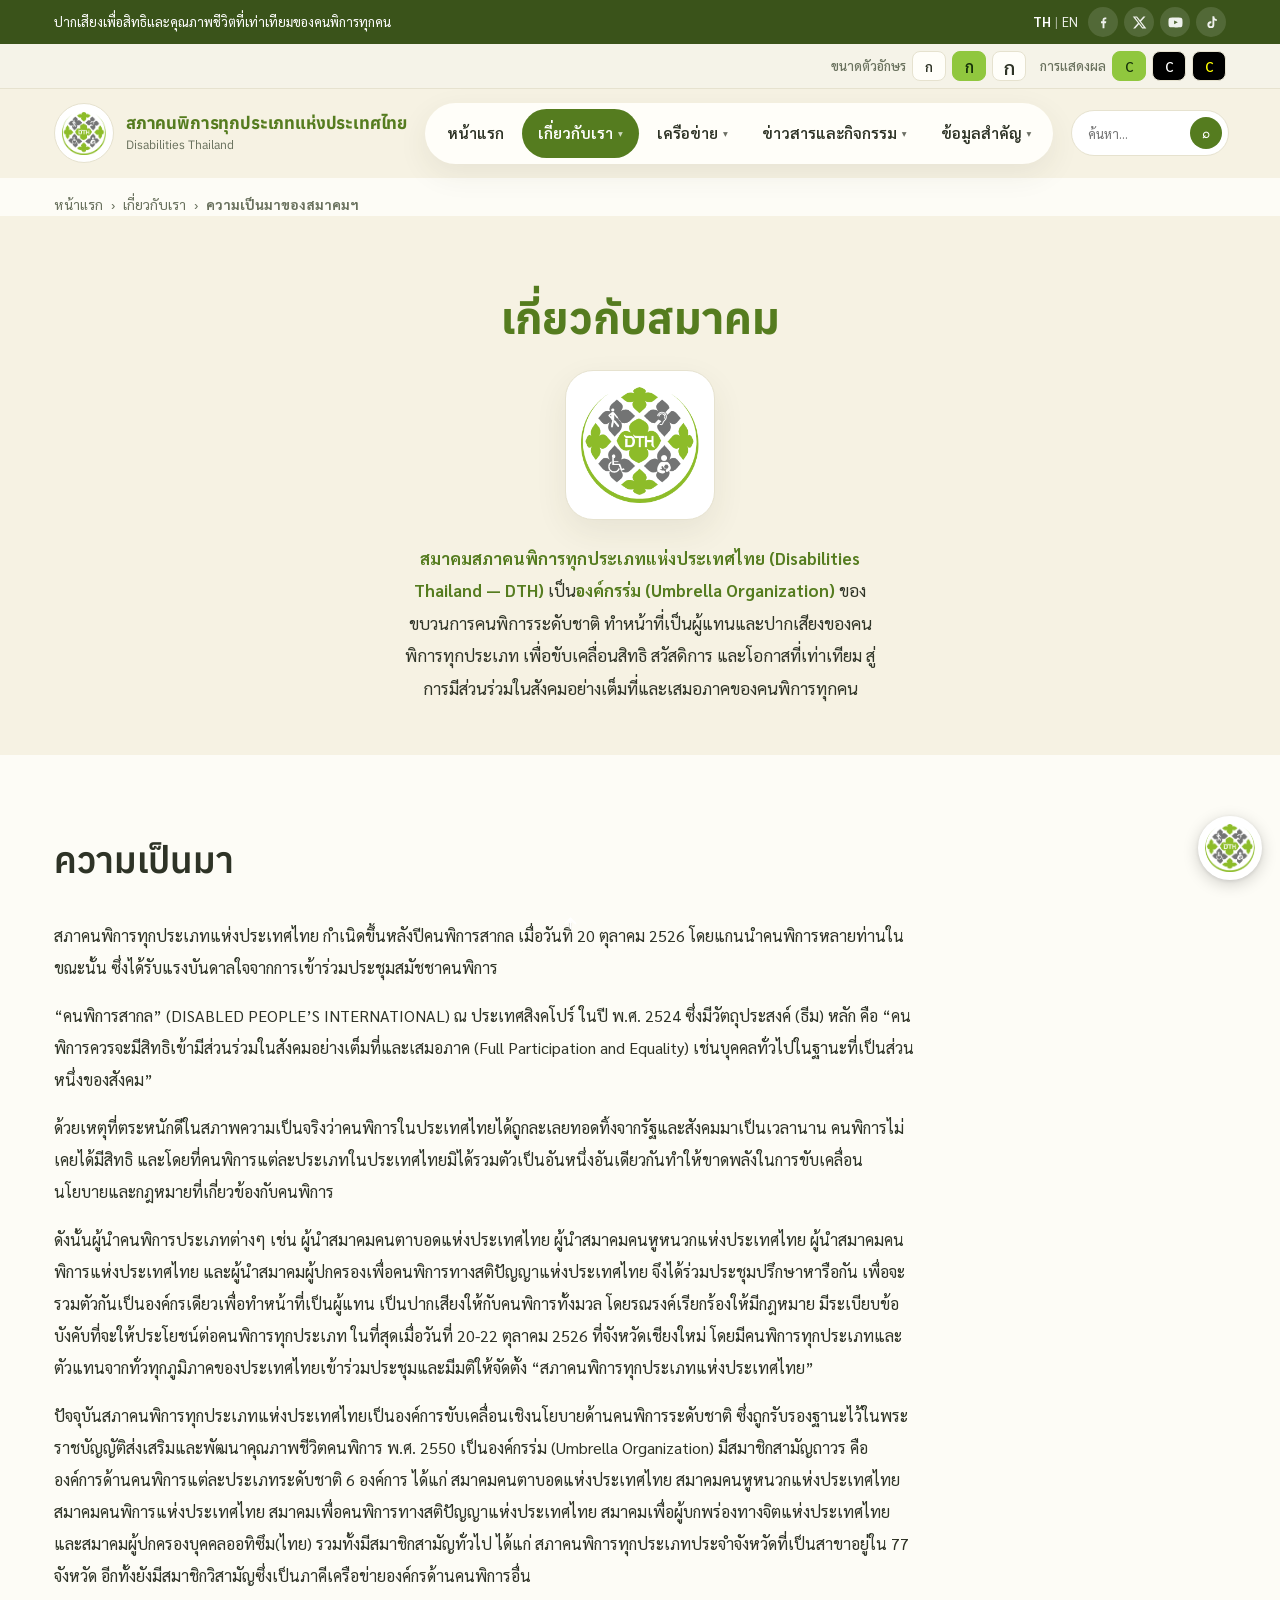
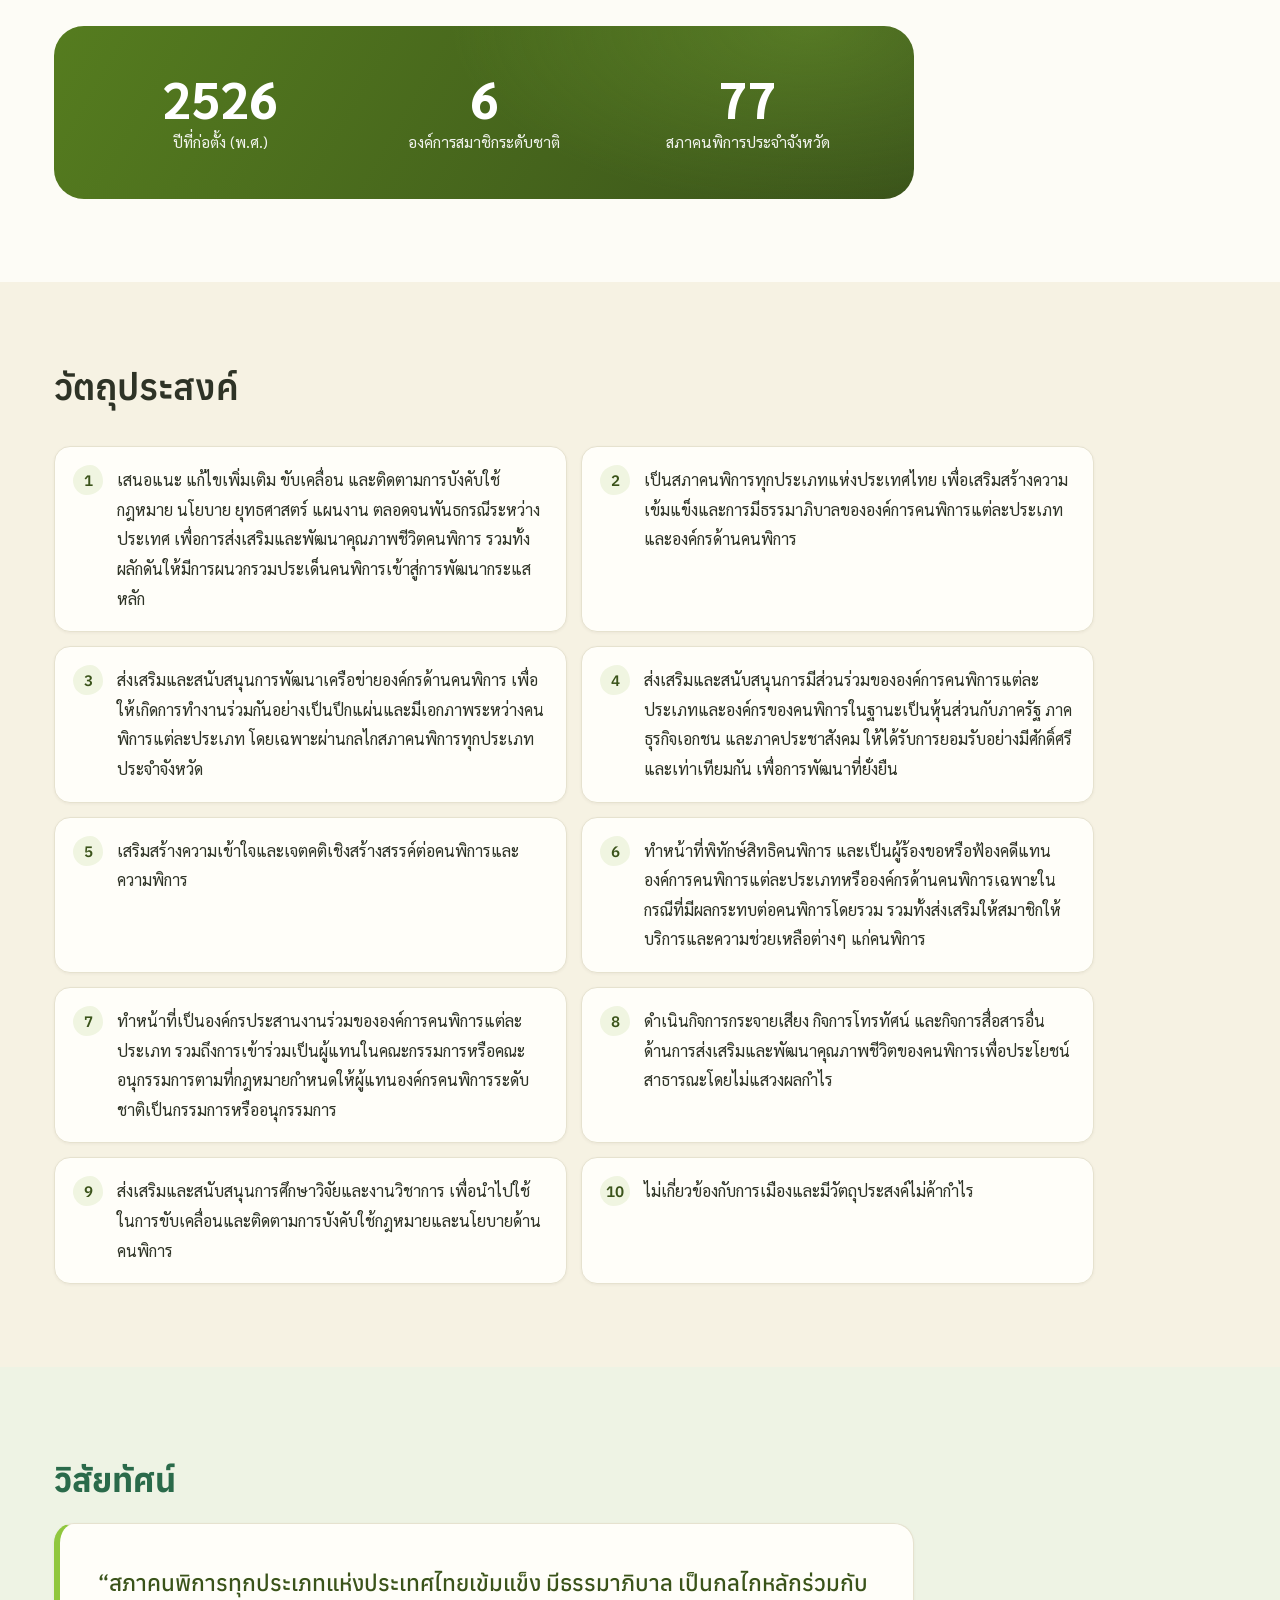
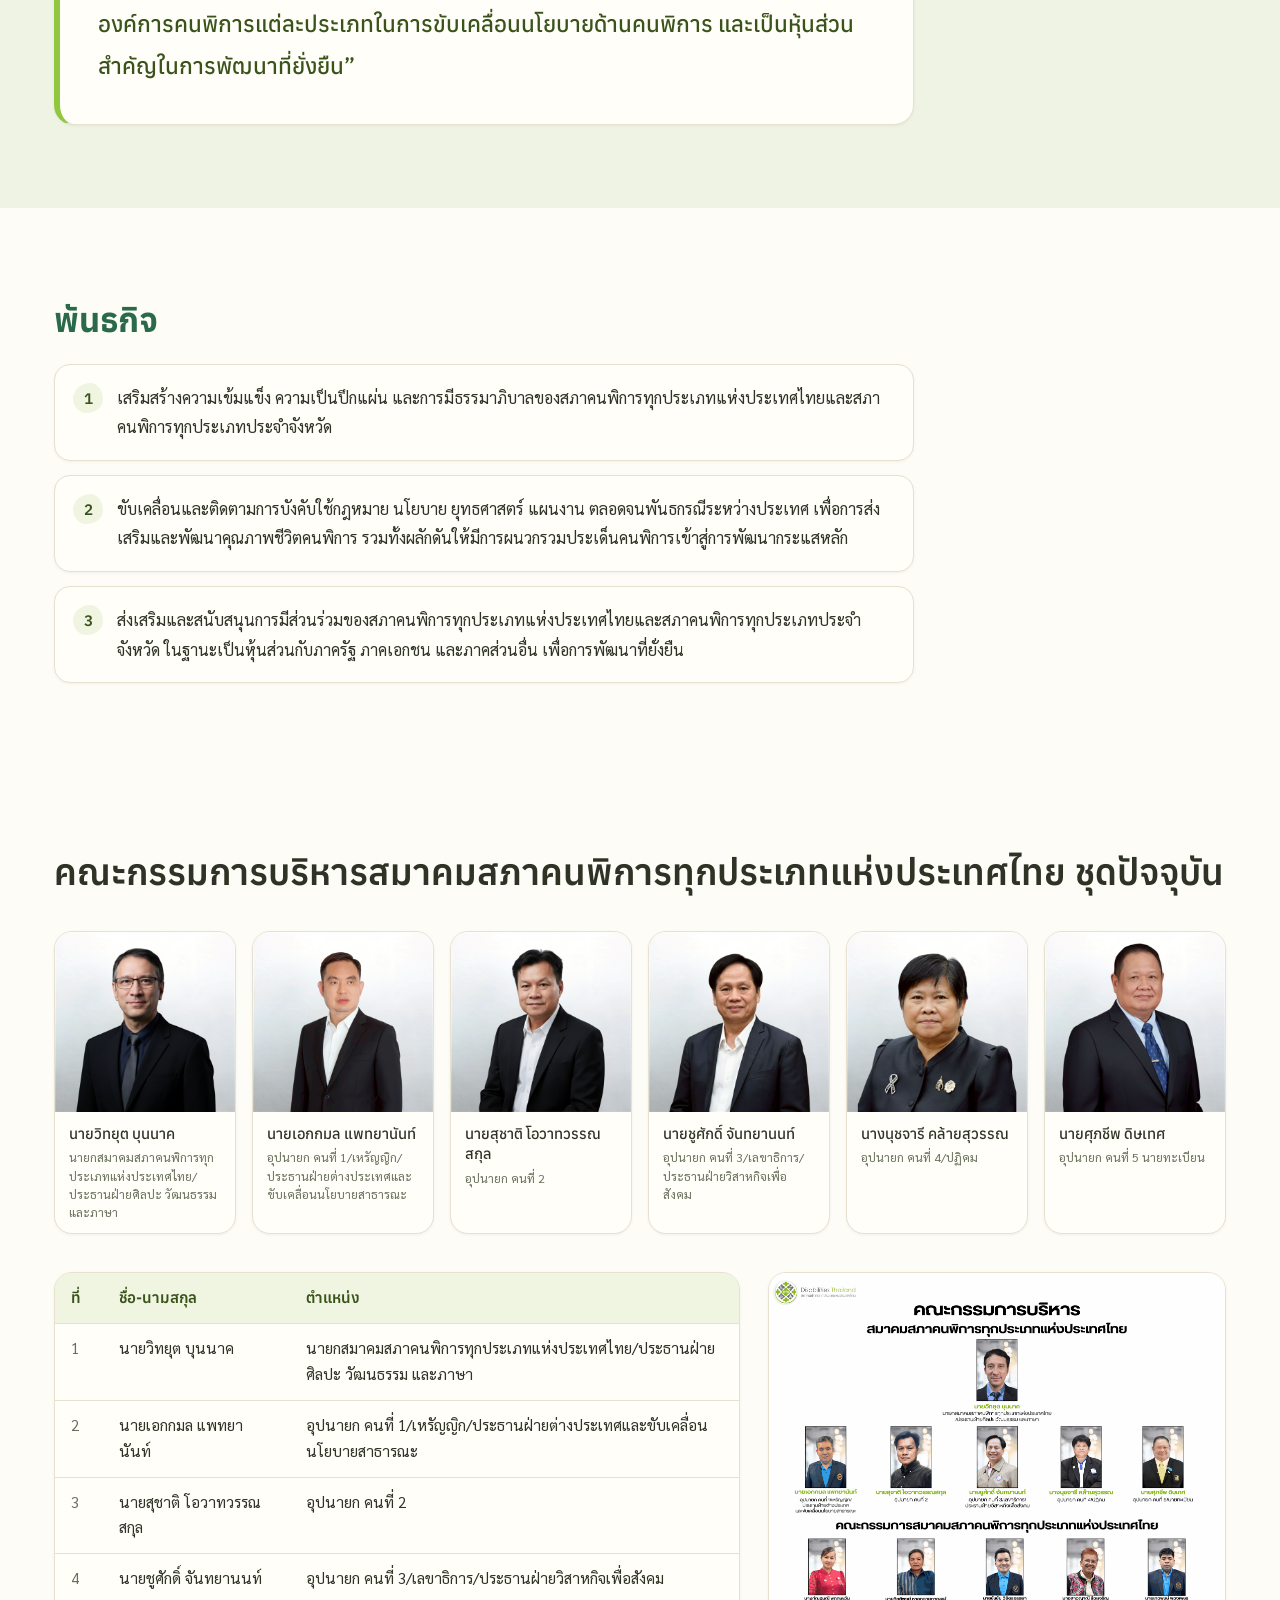
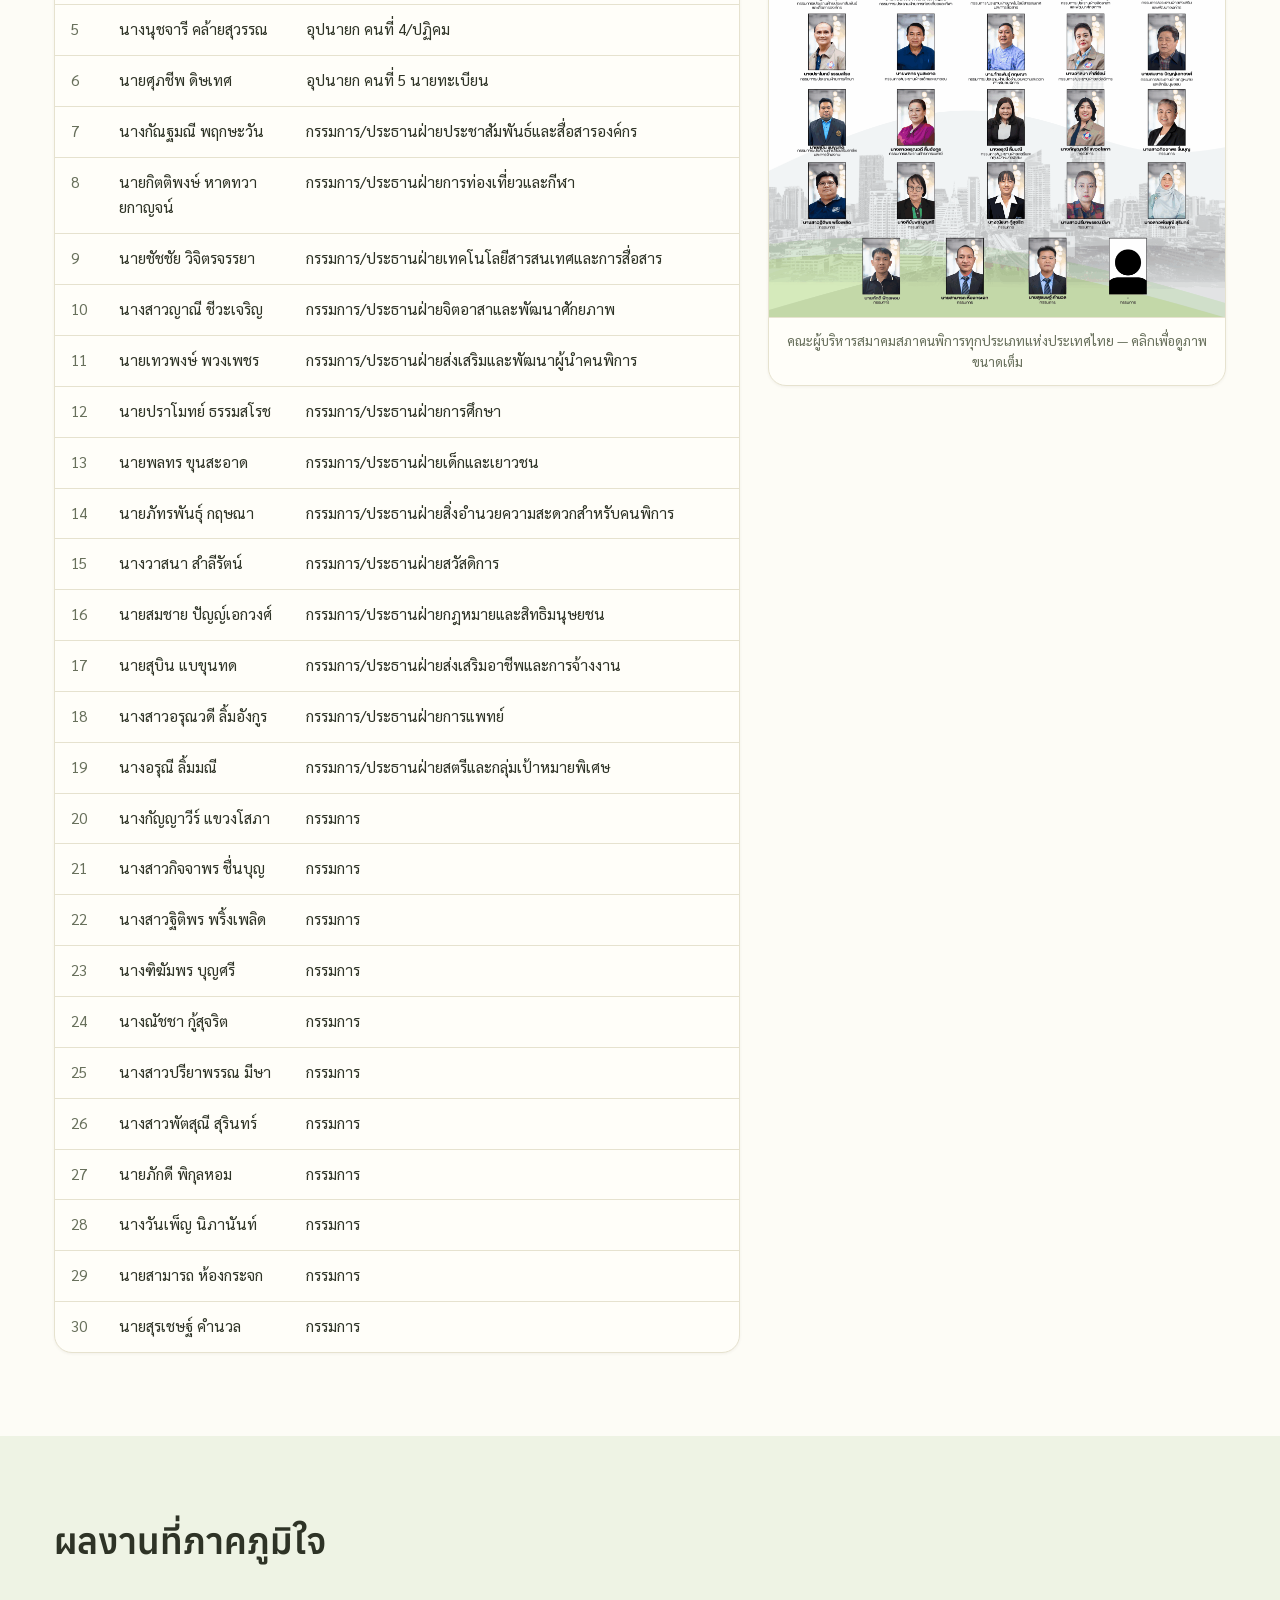
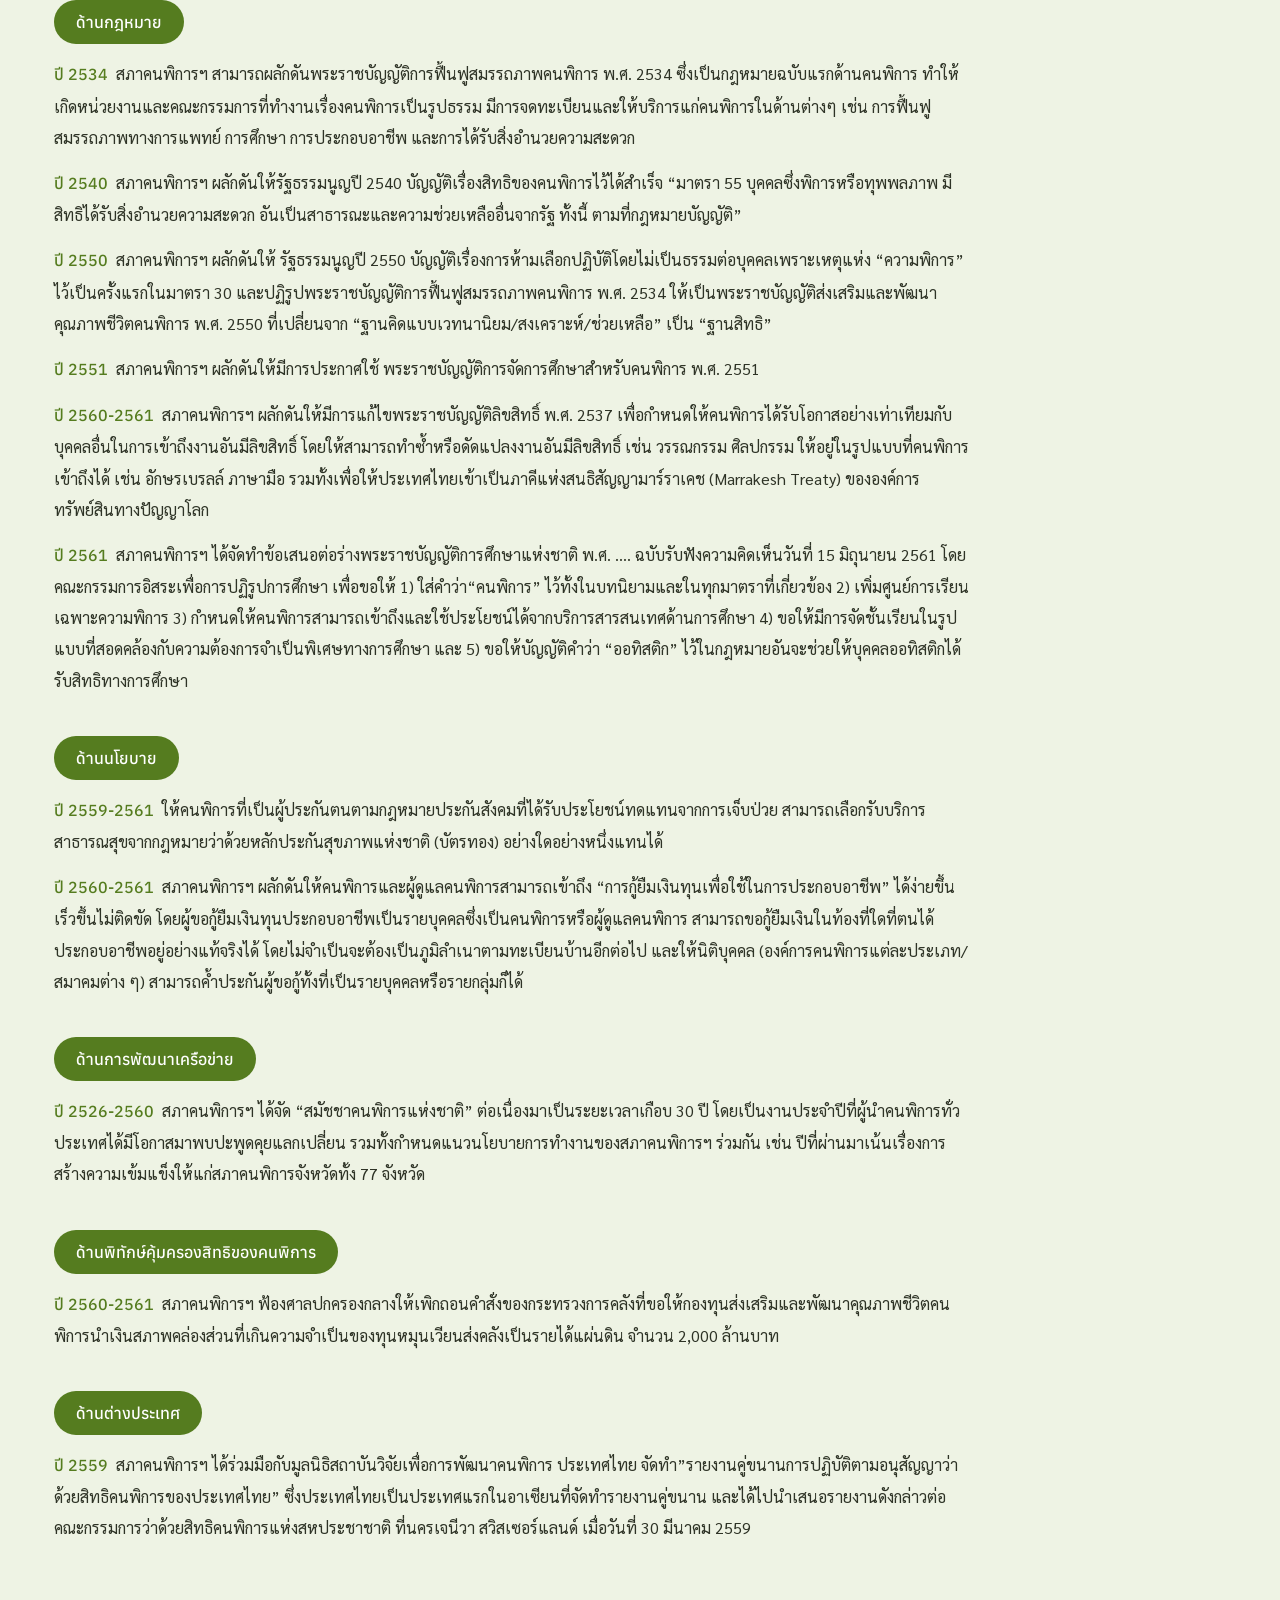
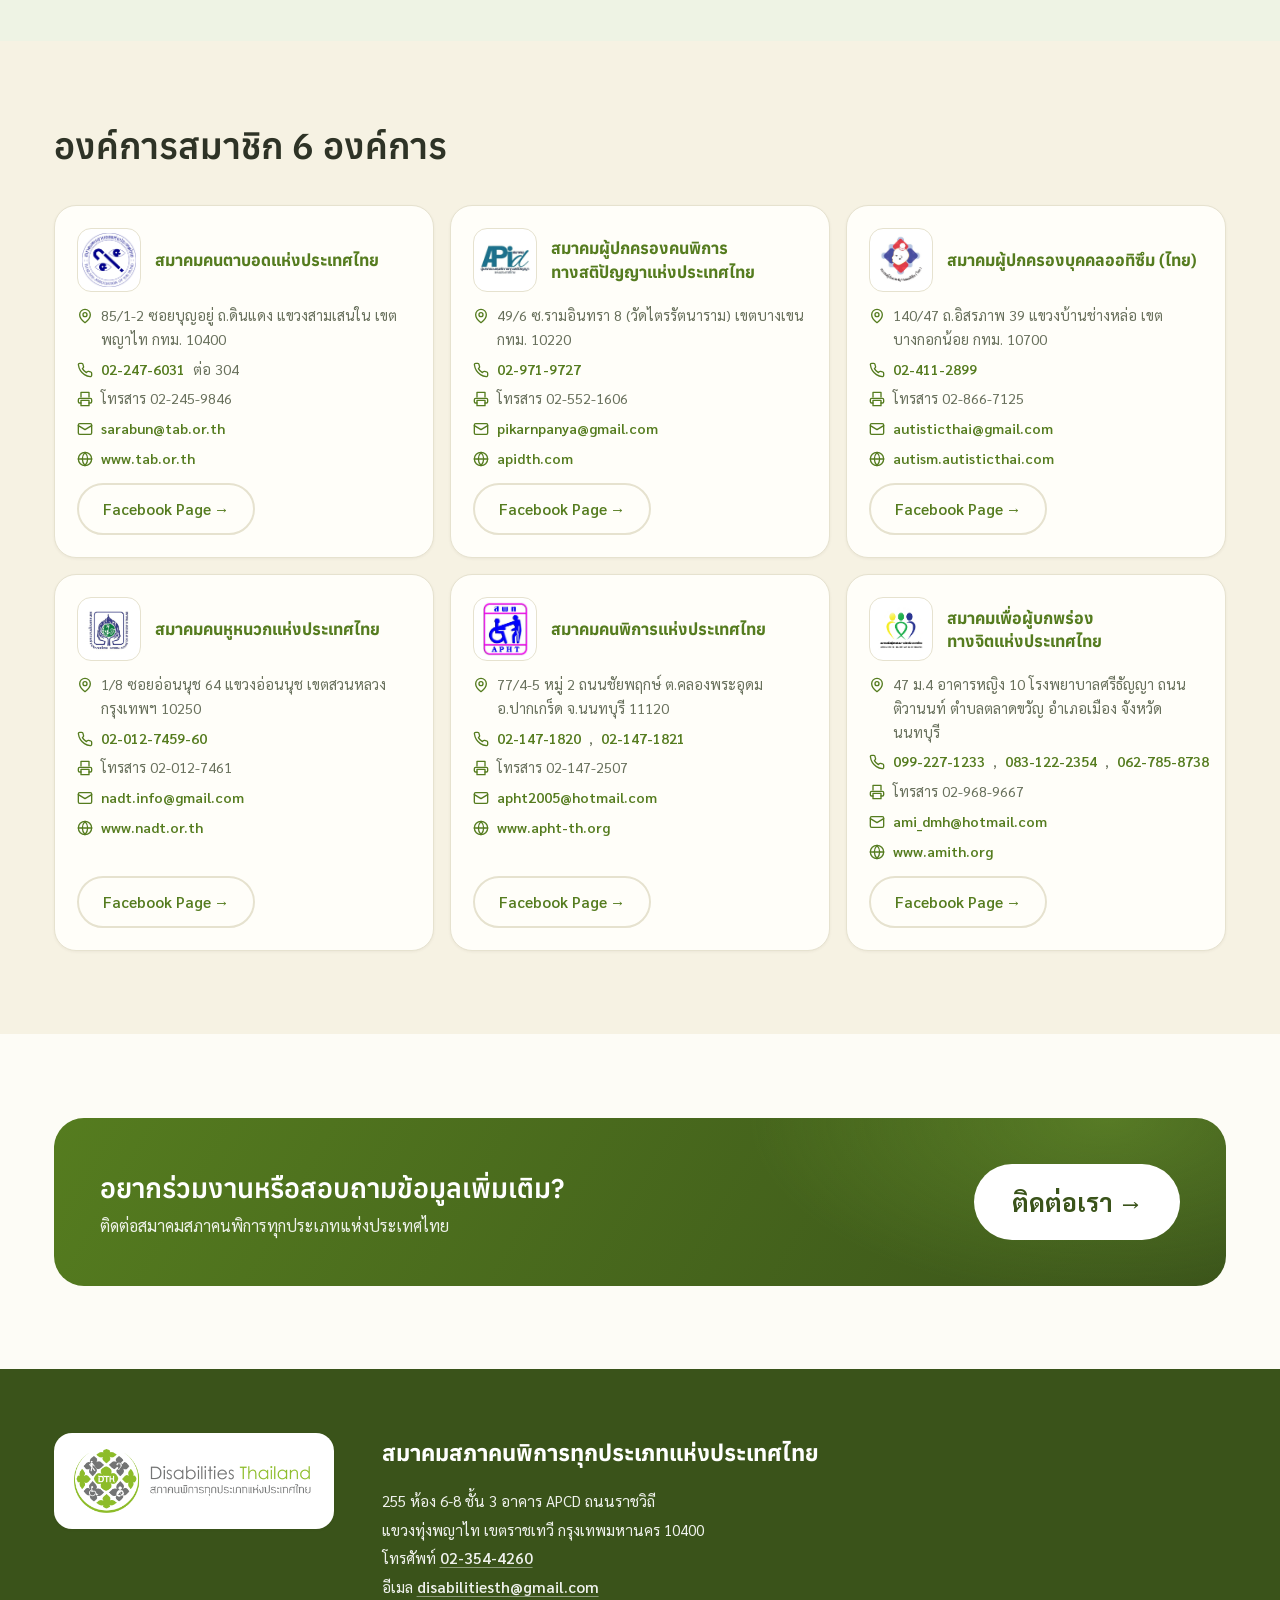
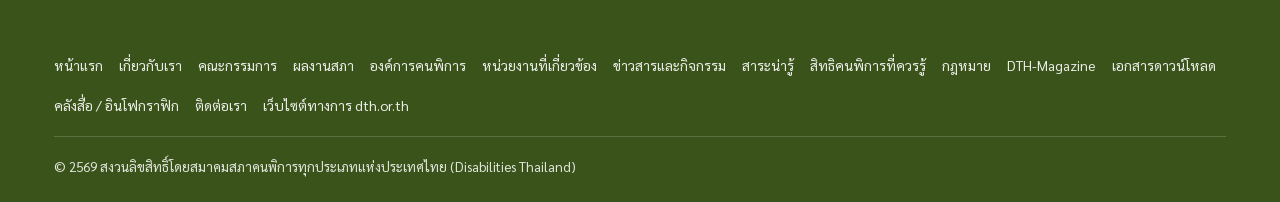
==== commit c9f788c6: "Add staff/provinces/media/magazine/proposals pages; apply docx revisions New pages (all themed like " ====
--- a/about.html
+++ b/about.html
@@ -65,7 +65,7 @@
         <div class="sub">
           <a href="about.html#history">ความเป็นมา</a>
           <a href="about.html#board">คณะกรรมการ</a>
-          <a class="pending"><span class="pl">เจ้าหน้าที่สมาคม</span></a>
+          <a href="staff.html">เจ้าหน้าที่สมาคม</a>
           <a href="about.html#milestones">ผลงานสภา</a>
           <a href="regulations.html">ข้อบังคับ/ระเบียบ</a>
           <a href="dth-v2.html#contact">ติดต่อเรา</a>
@@ -75,7 +75,7 @@
         <a href="dth-v2.html#network" aria-haspopup="true" aria-expanded="false">เครือข่าย <span class="caret" aria-hidden="true">▾</span></a>
         <div class="sub">
           <a href="about.html#members">องค์การคนพิการ</a>
-          <a class="pending"><span class="pl">สภาฯ ประจำจังหวัด</span></a>
+          <a href="provinces.html">สภาฯ ประจำจังหวัด</a>
           <a href="dth-v2.html#network">หน่วยงานที่เกี่ยวข้อง</a>
         </div>
       </div>
@@ -90,11 +90,12 @@
       <div class="has-sub">
         <a href="dth-v2.html#rights" aria-haspopup="true" aria-expanded="false">ข้อมูลสำคัญ <span class="caret" aria-hidden="true">▾</span></a>
         <div class="sub">
-          <a class="pending"><span class="pl">ข้อเสนอ</span></a>
+          <a href="proposals.html">ข้อเสนอ</a>
           <a href="regulations.html#laws">กฎหมาย</a>
+          <a href="magazine.html">DTH-Magazine</a>
           <a href="dth-v2.html#rights">สิทธิคนพิการที่ควรรู้</a>
           <a href="dth-v2.html#qa">คำถามที่พบบ่อย</a>
-          <a href="dth-v2.html#media">คลังสื่อ / อินโฟกราฟิก</a>
+          <a href="media.html">คลังสื่อ / อินโฟกราฟิก</a>
         </div>
       </div>
     </nav>
@@ -150,7 +151,6 @@
 <section class="block wash-leaf">
   <div class="wrap">
     <div class="kicker"><span class="ic" aria-hidden="true">🧭</span><h2>วัตถุประสงค์</h2></div>
-    <p class="obj-intro">ข้อบังคับสมาคมสภาคนพิการทุกประเภทแห่งประเทศไทยที่แก้ไขเพิ่มเติมล่าสุดในการประชุมใหญ่สามัญประจำปี 2559 วันที่ 5 มีนาคม 2560 ณ จังหวัดระนอง ข้อ 4 กำหนดว่าสภาคนพิการทุกประเภทแห่งประเทศไทยมีวัตถุประสงค์ 10 ประการ ได้แก่</p>
     <ol class="obj-list">
       <li>เสนอแนะ แก้ไขเพิ่มเติม ขับเคลื่อน และติดตามการบังคับใช้ กฎหมาย นโยบาย ยุทธศาสตร์ แผนงาน ตลอดจนพันธกรณีระหว่างประเทศ เพื่อการส่งเสริมและพัฒนาคุณภาพชีวิตคนพิการ รวมทั้งผลักดันให้มีการผนวกรวมประเด็นคนพิการเข้าสู่การพัฒนากระแสหลัก</li>
       <li>เป็นสภาคนพิการทุกประเภทแห่งประเทศไทย เพื่อเสริมสร้างความเข้มแข็งและการมีธรรมาภิบาลขององค์การคนพิการแต่ละประเภทและองค์กรด้านคนพิการ</li>
@@ -195,7 +195,7 @@
 
     <div class="board-grid">
       <figure class="board-card"><img src="Pic/รูปนายก/cut/board-witthayut.png" alt="นายวิทยุต บุนนาค" loading="lazy" onerror="this.style.display='none'"><figcaption><strong>นายวิทยุต  บุนนาค</strong><span>นายกสมาคมสภาคนพิการทุกประเภทแห่งประเทศไทย/ประธานฝ่ายศิลปะ วัฒนธรรม และภาษา</span></figcaption></figure>
-      <figure class="board-card"><img src="Pic/รูปนายก/cut/board-ekkamon.png" alt="นายเอกกมล แพทยานันท์" loading="lazy" onerror="this.style.display='none'"><figcaption><strong>นายเอกกมล  แพทยานันท์</strong><span>อุปนายก คนที่ 1</span></figcaption></figure>
+      <figure class="board-card"><img src="Pic/รูปนายก/cut/board-ekkamon.png" alt="นายเอกกมล แพทยานันท์" loading="lazy" onerror="this.style.display='none'"><figcaption><strong>นายเอกกมล  แพทยานันท์</strong><span>อุปนายก คนที่ 1/เหรัญญิก/ประธานฝ่ายต่างประเทศและขับเคลื่อนนโยบายสาธารณะ</span></figcaption></figure>
       <figure class="board-card"><img src="Pic/รูปนายก/cut/board-suchart.png" alt="นายสุชาติ โอวาทวรรณสกุล" loading="lazy" onerror="this.style.display='none'"><figcaption><strong>นายสุชาติ  โอวาทวรรณสกุล</strong><span>อุปนายก คนที่ 2</span></figcaption></figure>
       <figure class="board-card"><img src="Pic/รูปนายก/cut/board-choosak.png" alt="นายชูศักดิ์ จันทยานนท์" loading="lazy" onerror="this.style.display='none'"><figcaption><strong>นายชูศักดิ์   จันทยานนท์</strong><span>อุปนายก คนที่ 3/เลขาธิการ/ประธานฝ่ายวิสาหกิจเพื่อสังคม</span></figcaption></figure>
       <figure class="board-card"><img src="Pic/รูปนายก/cut/board-nutcharee.png" alt="นางนุชจารี คล้ายสุวรรณ" loading="lazy" onerror="this.style.display='none'"><figcaption><strong>นางนุชจารี  คล้ายสุวรรณ</strong><span>อุปนายก คนที่ 4/ปฏิคม</span></figcaption></figure>
@@ -210,7 +210,7 @@
         </thead>
         <tbody>
           <tr><td>1</td><td>นายวิทยุต  บุนนาค</td><td>นายกสมาคมสภาคนพิการทุกประเภทแห่งประเทศไทย/ประธานฝ่ายศิลปะ วัฒนธรรม และภาษา</td></tr>
-          <tr><td>2</td><td>นายเอกกมล  แพทยานันท์</td><td>อุปนายก คนที่ 1</td></tr>
+          <tr><td>2</td><td>นายเอกกมล  แพทยานันท์</td><td>อุปนายก คนที่ 1/เหรัญญิก/ประธานฝ่ายต่างประเทศและขับเคลื่อนนโยบายสาธารณะ</td></tr>
           <tr><td>3</td><td>นายสุชาติ  โอวาทวรรณสกุล</td><td>อุปนายก คนที่ 2</td></tr>
           <tr><td>4</td><td>นายชูศักดิ์   จันทยานนท์</td><td>อุปนายก คนที่ 3/เลขาธิการ/ประธานฝ่ายวิสาหกิจเพื่อสังคม</td></tr>
           <tr><td>5</td><td>นางนุชจารี  คล้ายสุวรรณ</td><td>อุปนายก คนที่ 4/ปฏิคม</td></tr>
@@ -255,7 +255,7 @@
 <!-- ===== Milestones (ข้อความทางการ — คงเนื้อหาครบถ้วน) ===== -->
 <section class="block wash-mint" id="milestones">
   <div class="wrap">
-    <div class="kicker"><span class="ic" aria-hidden="true">🏆</span><h2>ผลงานที่ภาคภูมิใจ (Milestone)</h2></div>
+    <div class="kicker"><span class="ic" aria-hidden="true">🏆</span><h2>ผลงานที่ภาคภูมิใจ</h2></div>
     <div class="ms">
       <h3 class="ms-cat">ด้านกฎหมาย</h3>
       <p><strong>ปี 2534</strong> สภาคนพิการฯ สามารถผลักดันพระราชบัญญัติการฟื้นฟูสมรรถภาพคนพิการ พ.ศ. 2534 ซึ่งเป็นกฎหมายฉบับแรกด้านคนพิการ ทำให้เกิดหน่วยงานและคณะกรรมการที่ทำงานเรื่องคนพิการเป็นรูปธรรม มีการจดทะเบียนและให้บริการแก่คนพิการในด้านต่างๆ เช่น การฟื้นฟูสมรรถภาพทางการแพทย์ การศึกษา การประกอบอาชีพ และการได้รับสิ่งอำนวยความสะดวก</p>
@@ -277,17 +277,6 @@
   </div>
 </section>
 
-<!-- ===== Location (ข้อความทางการ — คงเนื้อหาครบถ้วน) ===== -->
-<section class="block">
-  <div class="wrap">
-    <div class="kicker"><span class="ic" aria-hidden="true">📍</span><h2>ที่ตั้งและการติดต่อ</h2></div>
-    <div class="prose">
-      <p>อาคารศูนย์พัฒนาและฝึกอบรมคนพิการแห่งเอเชียและแปซิฟิก เลขที่ 255 ถนนราชวิถี แขวงทุ่งพญาไท เขตราชเทวี กทม. 10400 โทร: 02-3544260 โทรสาร: 02-3544261</p>
-      <p>E-mail: disabilitiesth@gmail.com</p>
-    </div>
-  </div>
-</section>
-
 <!-- ===== Member organizations ===== -->
 <section class="block wash-leaf" id="members">
   <div class="wrap">
@@ -426,8 +415,9 @@
       <a href="news.html?cat=knowledge">สาระน่ารู้</a>
       <a href="dth-v2.html#rights">สิทธิคนพิการที่ควรรู้</a>
       <a href="regulations.html#laws">กฎหมาย</a>
+          <a href="magazine.html">DTH-Magazine</a>
       <a href="regulations.html">เอกสารดาวน์โหลด</a>
-      <a href="dth-v2.html#media">คลังสื่อ / อินโฟกราฟิก</a>
+      <a href="media.html">คลังสื่อ / อินโฟกราฟิก</a>
       <a href="dth-v2.html#contact">ติดต่อเรา</a>
       <a href="https://dth.or.th/" target="_blank" rel="noopener">เว็บไซต์ทางการ dth.or.th</a>
     </div>
--- a/dth-v2.css
+++ b/dth-v2.css
@@ -303,6 +303,13 @@
 .qa-tile.t1{background-image:linear-gradient(135deg,var(--brand-dark),var(--brand-deep))}
 .qa-tile.t2{background-image:linear-gradient(135deg,var(--brand-2),var(--brand-2-dark))}
 .qa-tile h3{position:relative;z-index:1;font-size:1.4rem;line-height:1.3}
+/* logos inside Q&A tiles */
+.qa-tile{flex-direction:column;justify-content:space-between;align-items:stretch}
+.qa-logo{position:relative;z-index:1;display:flex;justify-content:center;padding-top:12px}
+.qa-logo img{width:clamp(96px,32%,128px);height:auto;background:#fff;border-radius:24px;padding:14px;box-shadow:0 8px 22px rgba(0,0,0,.18)}
+.qa-logos{position:relative;z-index:1;display:grid;grid-template-columns:repeat(3,1fr);gap:10px;padding:6px 4px}
+.qa-logos img{width:100%;aspect-ratio:1;object-fit:contain;background:#fff;border-radius:16px;padding:8px;box-shadow:0 6px 16px rgba(0,0,0,.16)}
+.qa-tile h3{margin-top:14px}
 .qa-list{display:flex;flex-direction:column;gap:12px}
 .qa-list .ic{width:44px;height:44px;border-radius:14px;background:var(--brand-tint);color:var(--brand-deep);display:grid;place-items:center;font-size:1.3rem}
 .qa-item{display:flex;align-items:center;gap:14px;border:1px solid var(--border);background:var(--card);border-radius:16px;padding:16px 20px;transition:.2s;cursor:pointer}
@@ -608,6 +615,7 @@
 .mc-info .mi{width:16px;height:16px;flex-shrink:0;margin-top:4px;fill:none;stroke:var(--brand-dark);stroke-width:2;stroke-linecap:round;stroke-linejoin:round}
 .member-card .mc-info a{color:var(--brand-dark);font-weight:600}
 .member-card .mc-info a:hover{text-decoration:underline}
+.member-card .mc-info a[href^="tel:"]{white-space:nowrap}
 .member-card .mc-fb{margin-top:auto;align-self:flex-start}
 @media(max-width:480px){.members-grid{grid-template-columns:1fr}}
 
@@ -642,7 +650,7 @@
 .board-card{margin:0;background:var(--card);border:1px solid var(--border);border-radius:18px;overflow:hidden;
   display:flex;flex-direction:column;box-shadow:var(--shadow-sm);transition:.25s var(--ease)}
 .board-card:hover{transform:translateY(-4px);box-shadow:var(--shadow)}
-.board-card img{width:100%;aspect-ratio:3/4;object-fit:cover;object-position:top;background:var(--brand-tint)}
+.board-card img{width:100%;aspect-ratio:1/1;object-fit:cover;object-position:50% 20%;background:var(--brand-tint)}
 .board-card figcaption{padding:12px 14px;display:flex;flex-direction:column;gap:4px;flex:1}
 .board-card strong{font-family:'Anuphan',sans-serif;font-weight:500;font-size:.92rem;color:var(--ink);line-height:1.4}
 .board-card span{font-size:.76rem;color:var(--muted);line-height:1.5}
@@ -653,6 +661,34 @@
 .board-poster a:hover{opacity:.92}
 .board-poster figcaption{padding:12px 16px;font-size:.84rem;color:var(--muted);text-align:center;border-top:1px solid var(--border);line-height:1.6}
 @media(max-width:980px){.board-layout{grid-template-columns:1fr}.board-poster{position:static;max-width:520px;margin:0 auto;order:-1}}
+/* staff + provinces pages */
+.staff-poster{position:static;max-width:760px;margin:0 auto}
+.prov-region{margin-bottom:clamp(34px,4.5vw,56px)}
+.region-poster{position:static;max-width:640px;margin:0 auto 18px}
+.region-title{font-family:'Anuphan',sans-serif;font-weight:600;font-size:clamp(1.1rem,2vw,1.4rem);color:#fff;
+  background:linear-gradient(120deg,var(--brand-dark),var(--brand-deep));border-radius:14px;padding:10px 20px;
+  margin-bottom:14px;display:flex;align-items:center;gap:12px}
+.region-title span{font-family:'Sarabun',sans-serif;font-weight:400;font-size:.8rem;background:rgba(255,255,255,.18);
+  padding:3px 12px;border-radius:999px}
+.prov-table th:first-child,.prov-table td:first-child{font-weight:500;white-space:nowrap}
+.prov-table td:last-child{white-space:nowrap}
+.prov-table td:last-child a{color:var(--brand-dark);font-weight:600}
+/* magazine + proposal download cards */
+.mag-grid{display:grid;grid-template-columns:repeat(auto-fill,minmax(280px,1fr));gap:var(--gap-card)}
+.mag-card{flex-direction:row;align-items:center;gap:16px;padding:18px 20px;text-decoration:none}
+.mag-card:hover{transform:translateY(-4px)}
+.mag-ic{flex-shrink:0;width:50px;height:50px;border-radius:var(--blob);background:var(--brand-tint);display:grid;place-items:center}
+.mag-ic svg{width:26px;height:26px;fill:none;stroke:var(--brand-dark);stroke-width:2;stroke-linecap:round;stroke-linejoin:round}
+.mag-card .body{padding:0;gap:5px}
+.mag-card h3{font-size:1rem;line-height:1.4;color:var(--ink)}
+.mag-card .meta{font-size:.8rem;color:var(--muted)}
+.prov-note{color:var(--muted);font-size:.95rem;margin-bottom:20px}
+.prov-soon{margin-top:20px;background:var(--leaf);border:1px dashed var(--brand);color:var(--brand-deep);border-radius:14px;padding:12px 18px;display:inline-block}
+.prov-grid{display:grid;grid-template-columns:repeat(3,1fr);gap:var(--gap-card)}
+.prov-grid .board-poster{position:static;margin:0}
+.prov-grid figcaption{font-family:'Anuphan',sans-serif;font-weight:500;color:var(--brand-deep);font-size:1.02rem}
+@media(max-width:900px){.prov-grid{grid-template-columns:1fr 1fr}}
+@media(max-width:560px){.prov-grid{grid-template-columns:1fr;max-width:460px;margin:0 auto}}
 .table-wrap{overflow-x:auto;border:1px solid var(--border);border-radius:18px;background:var(--card);box-shadow:var(--shadow-sm)}
 .board-table{width:100%;border-collapse:collapse;font-size:.95rem;min-width:620px}
 .board-table th,.board-table td{padding:12px 16px;border-bottom:1px solid var(--border);text-align:left;vertical-align:top;line-height:1.7}
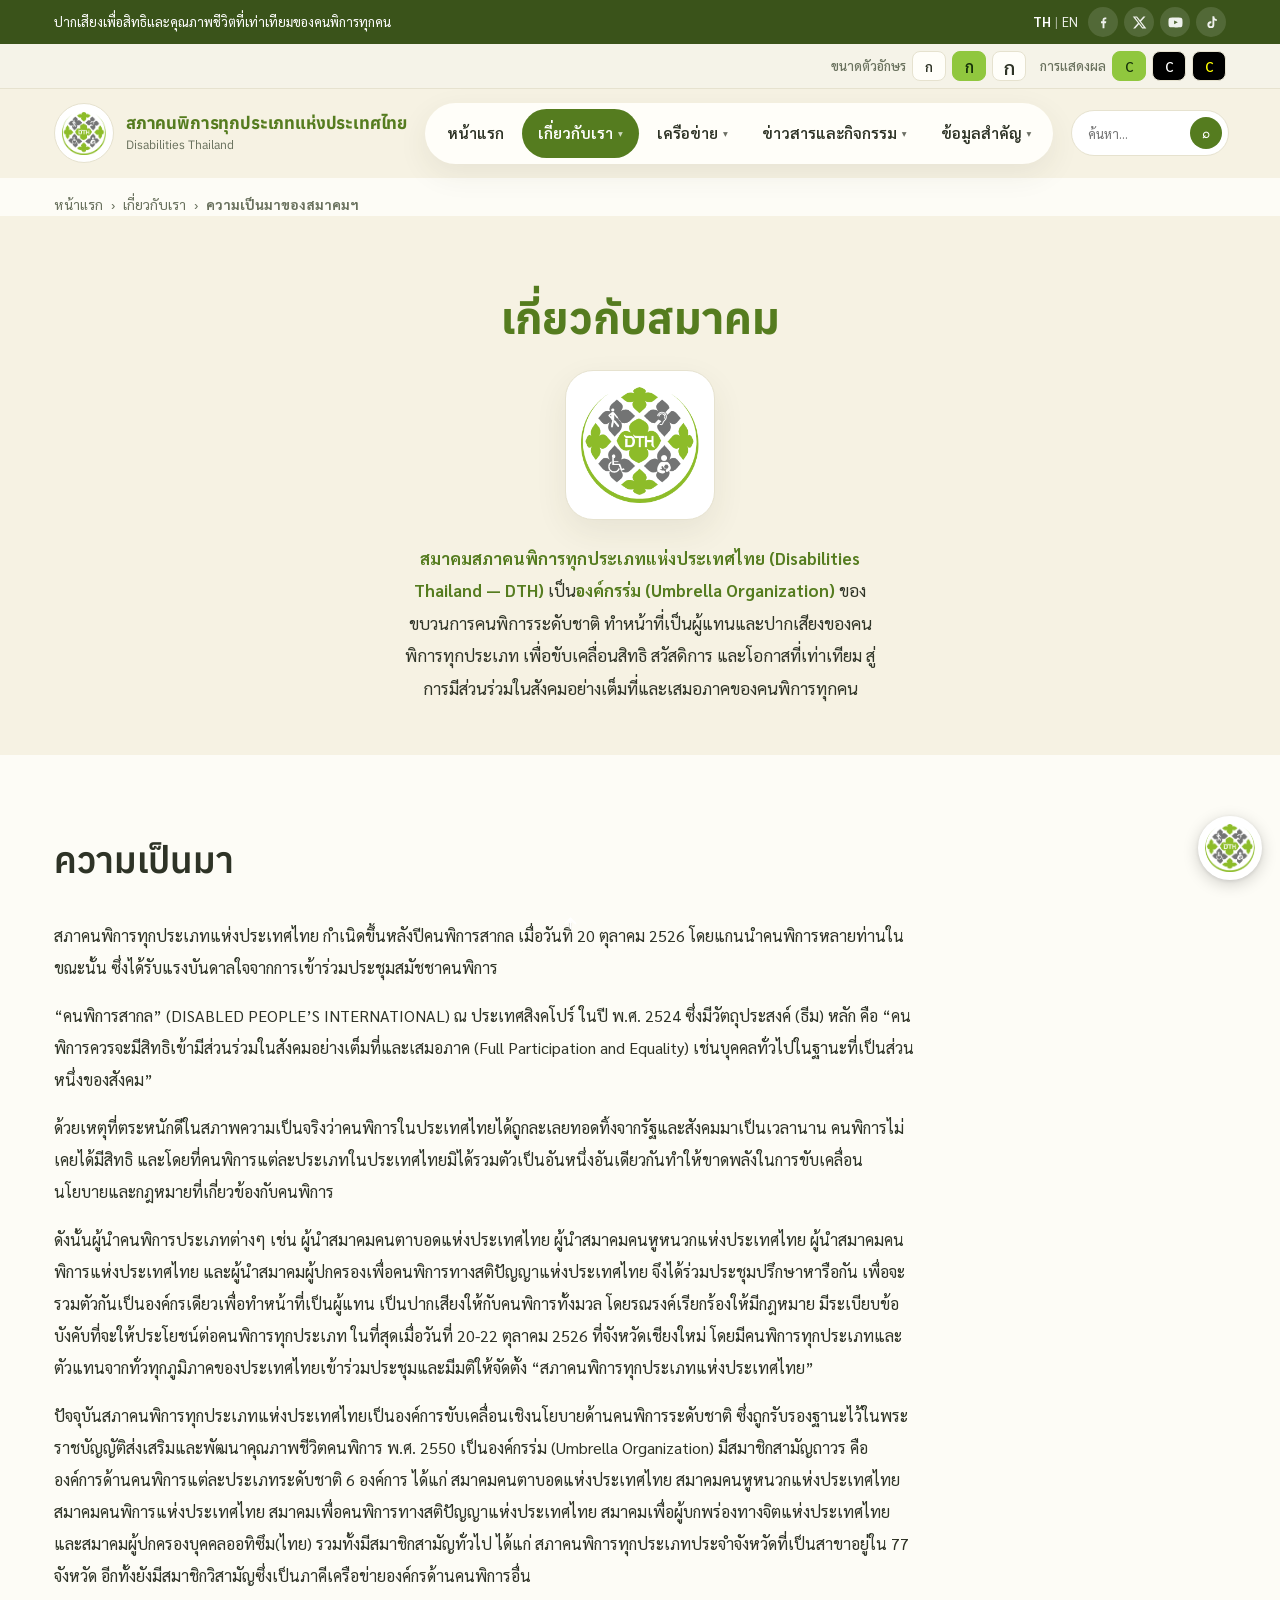
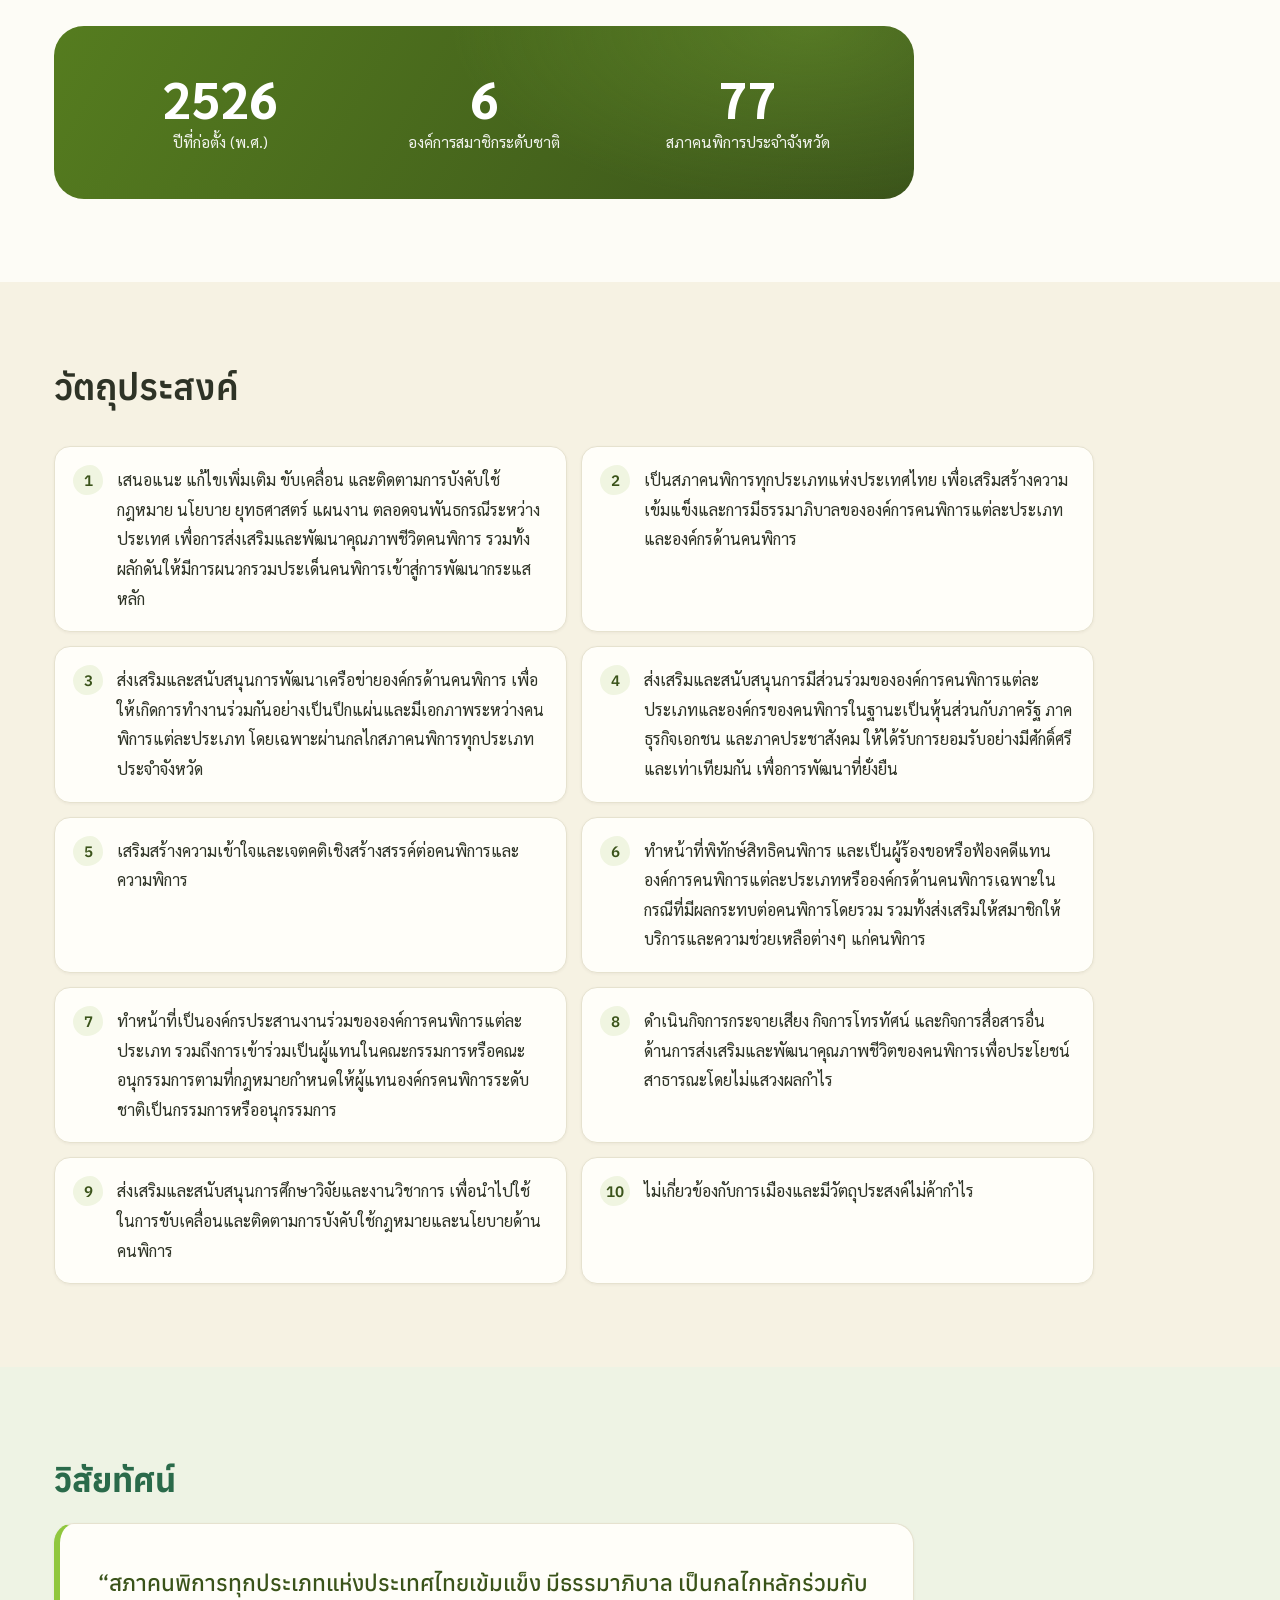
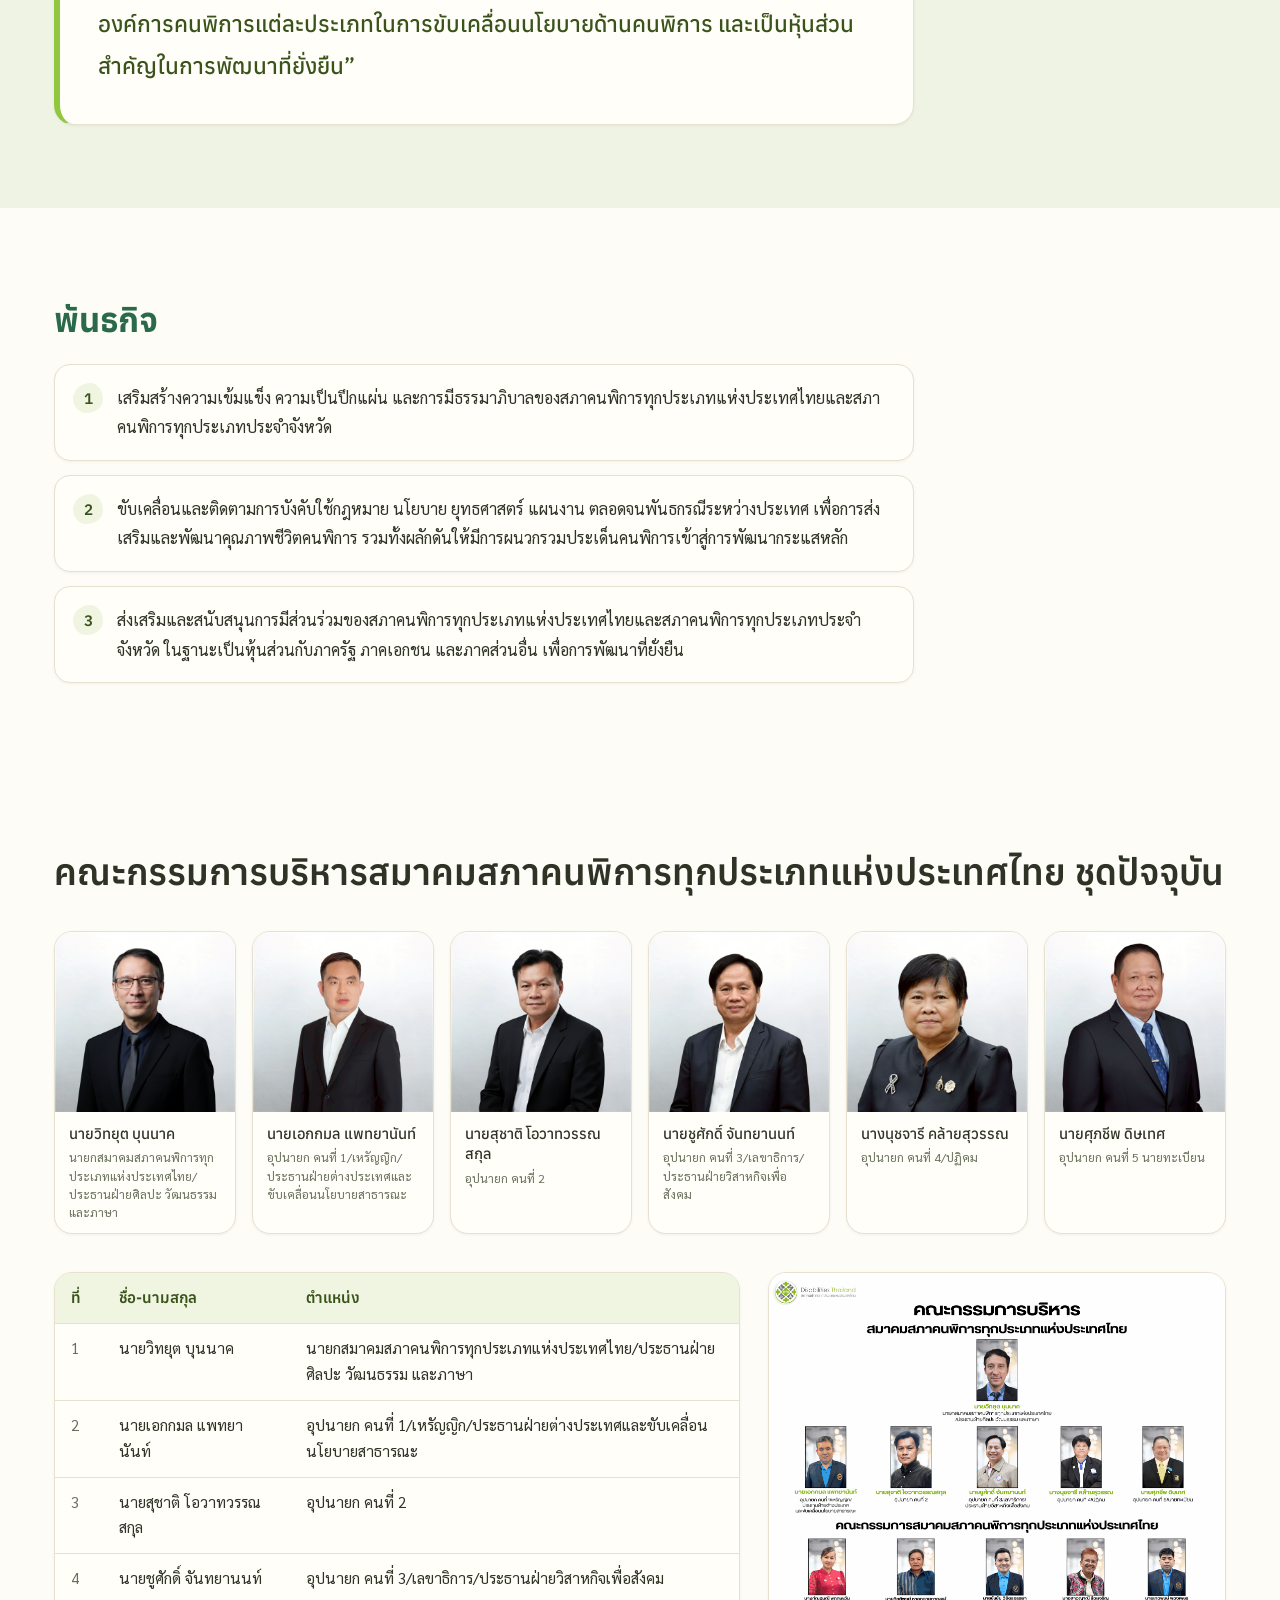
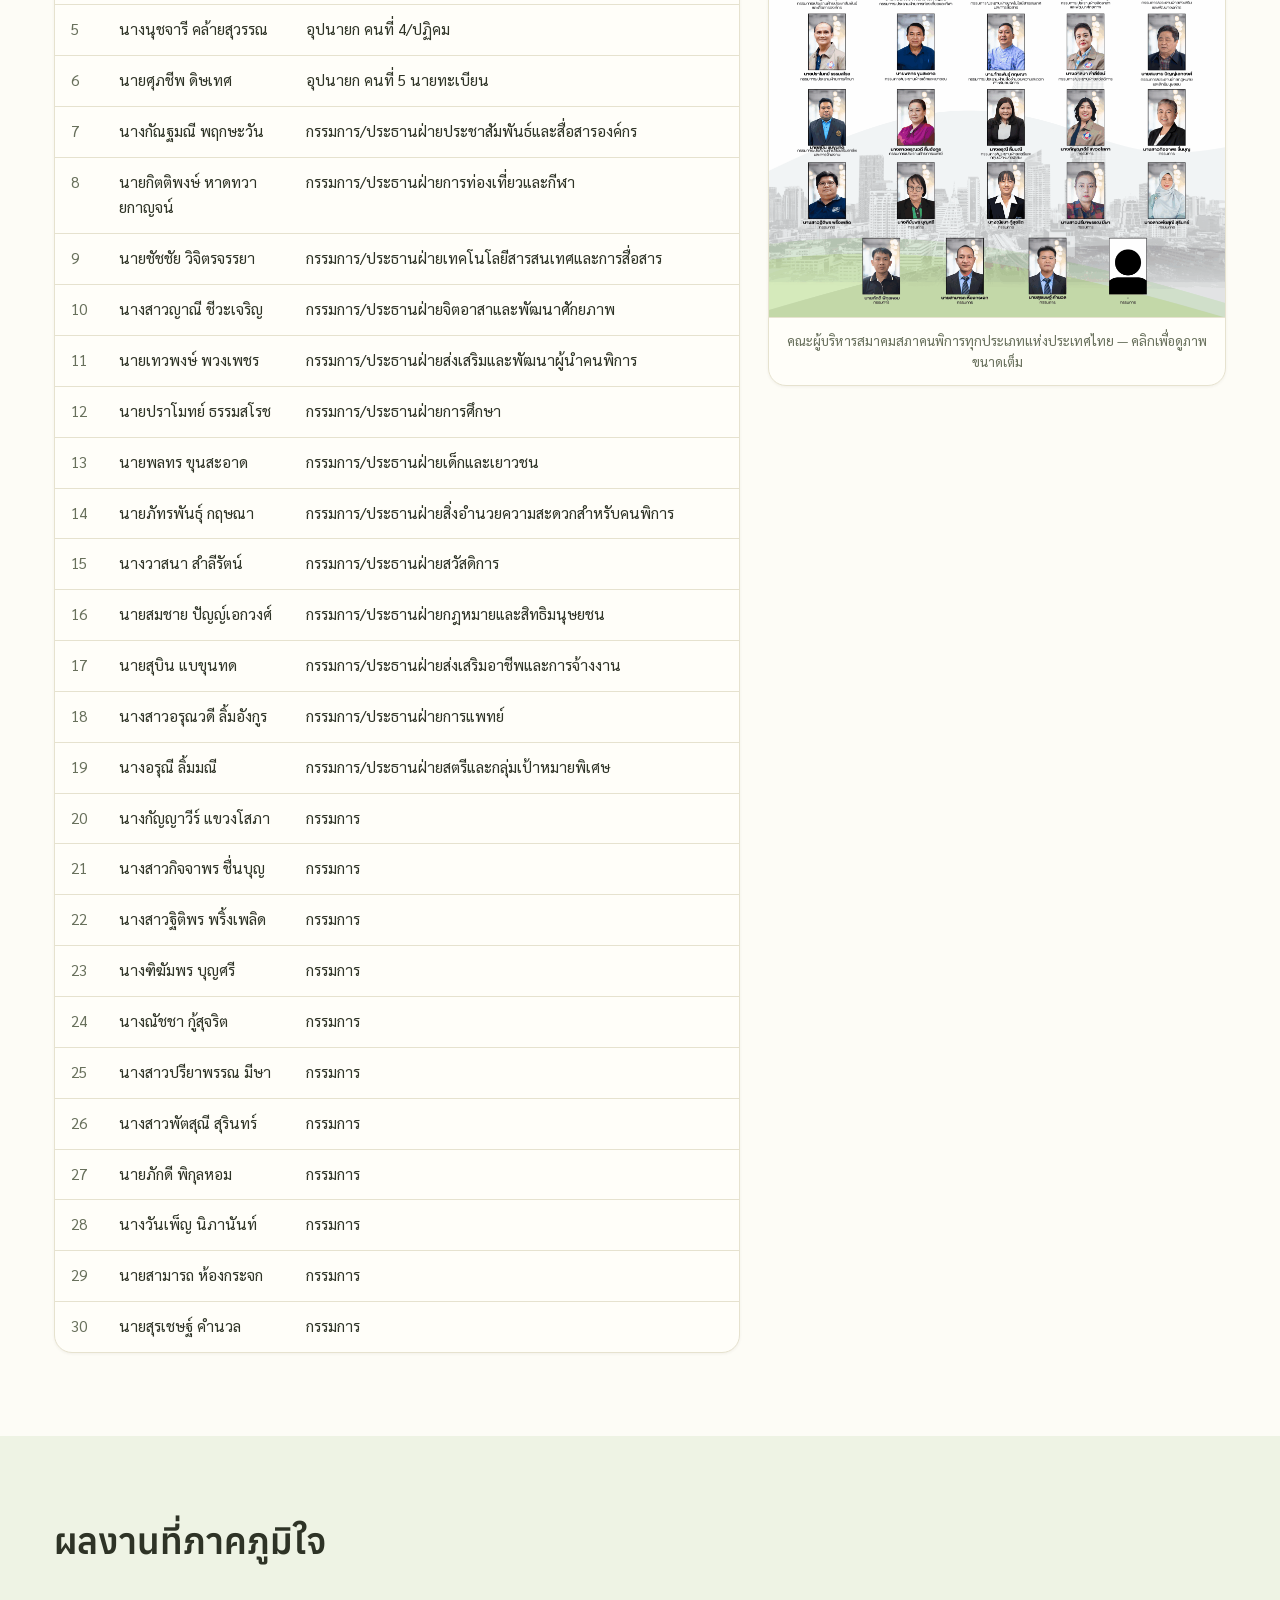
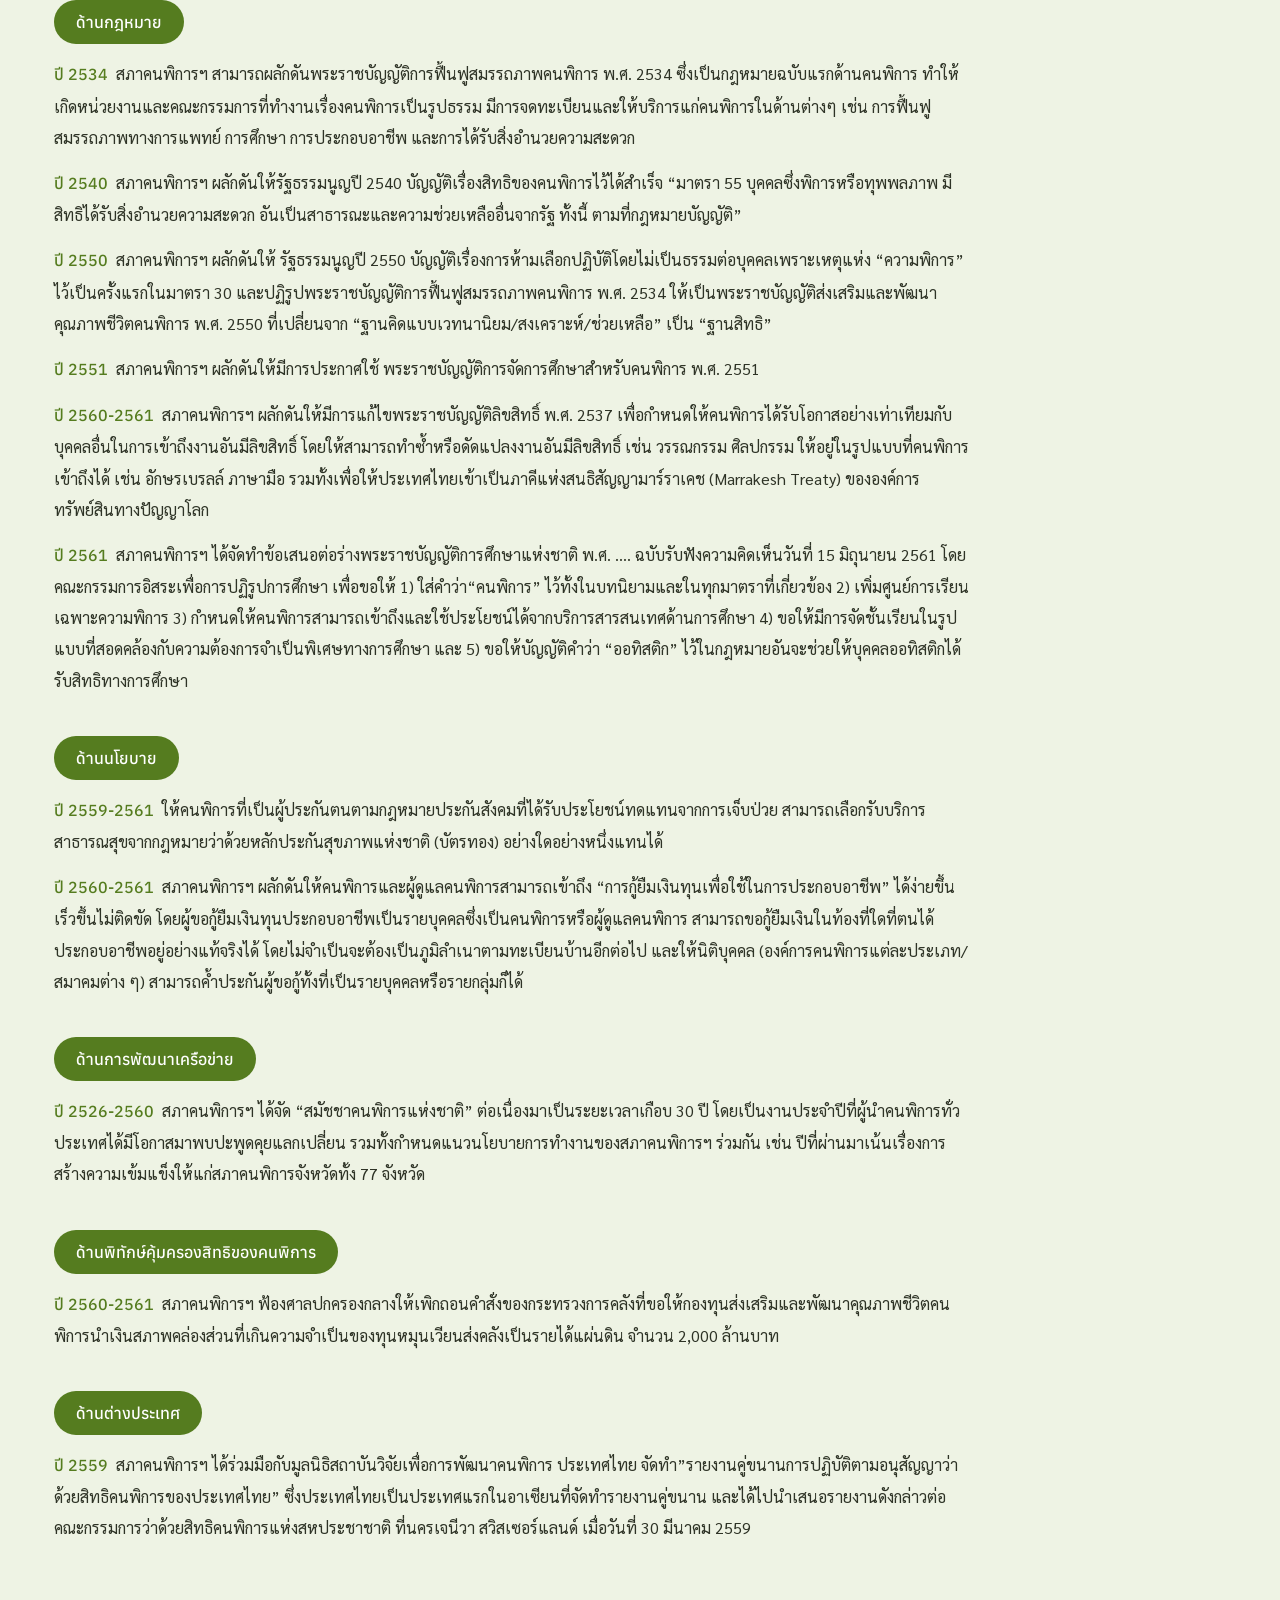
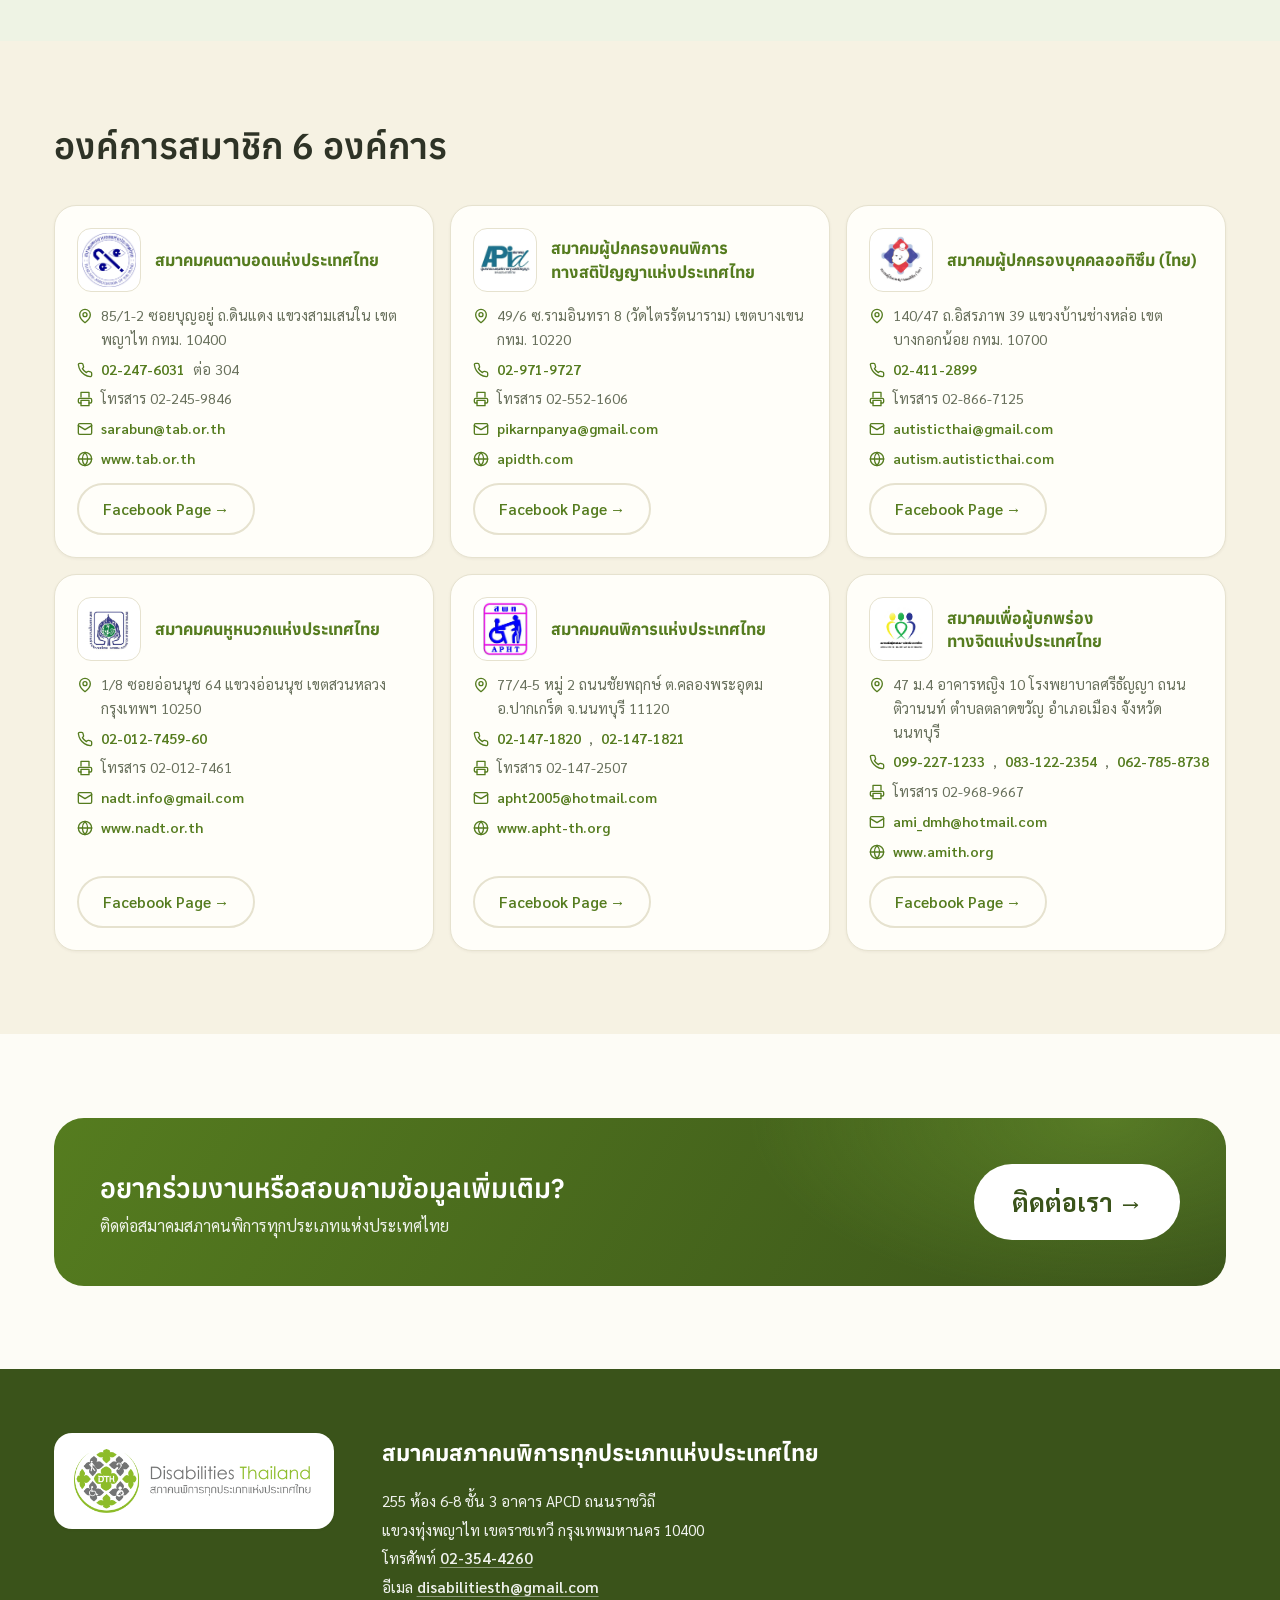
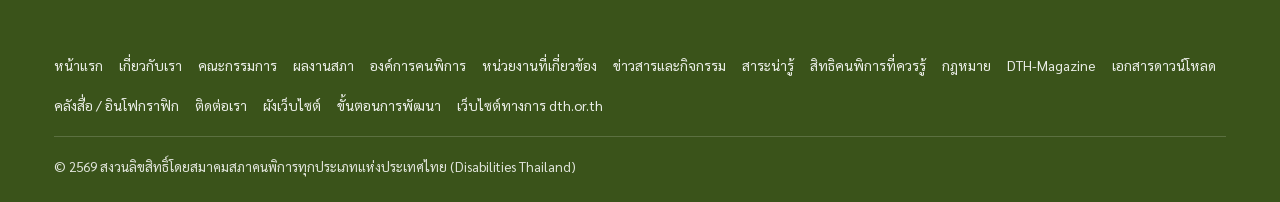
==== commit 6efc2488: "Add development.html (build timeline); link sitemap + development in footers" ====
--- a/about.html
+++ b/about.html
@@ -419,6 +419,8 @@
       <a href="regulations.html">เอกสารดาวน์โหลด</a>
       <a href="media.html">คลังสื่อ / อินโฟกราฟิก</a>
       <a href="dth-v2.html#contact">ติดต่อเรา</a>
+      <a href="sitemap.html">ผังเว็บไซต์</a>
+      <a href="development.html">ขั้นตอนการพัฒนา</a>
       <a href="https://dth.or.th/" target="_blank" rel="noopener">เว็บไซต์ทางการ dth.or.th</a>
     </div>
     <div class="foot-copy">© 2569 สงวนลิขสิทธิ์โดยสมาคมสภาคนพิการทุกประเภทแห่งประเทศไทย (Disabilities Thailand)</div>
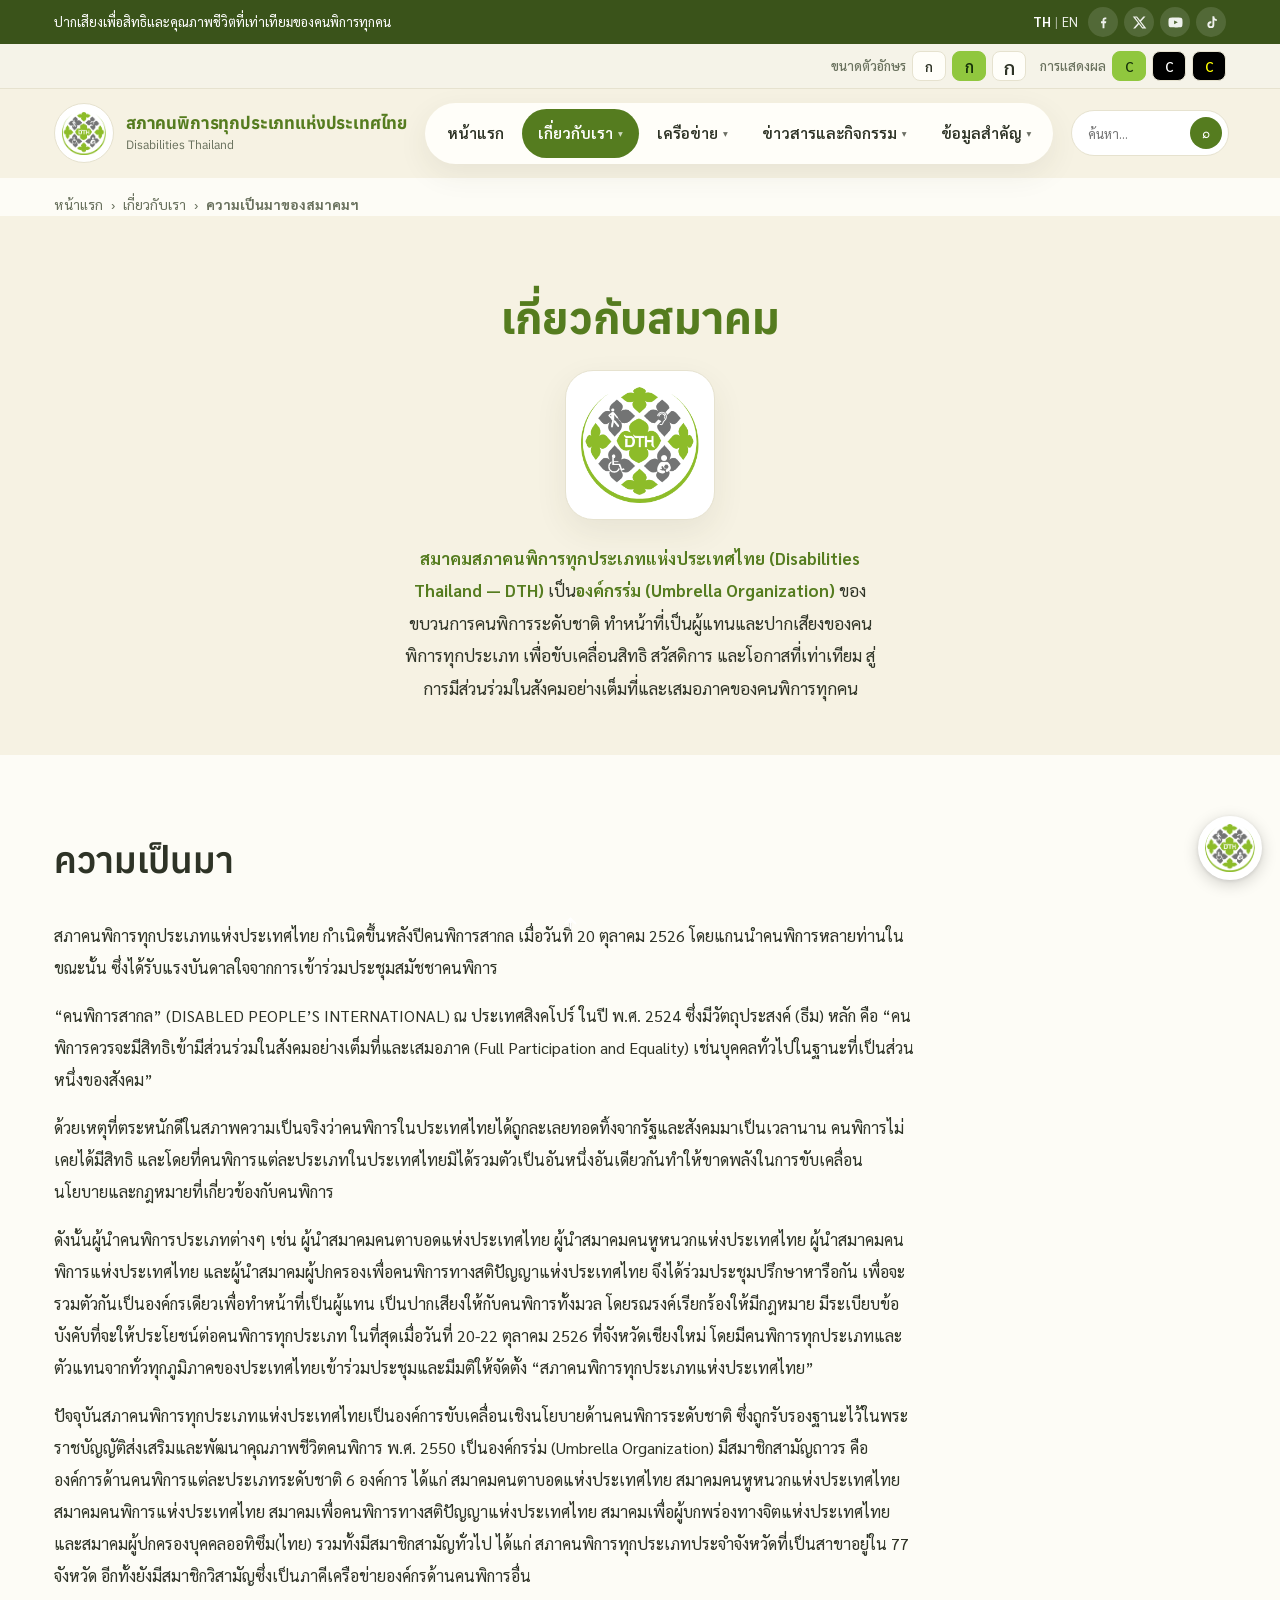
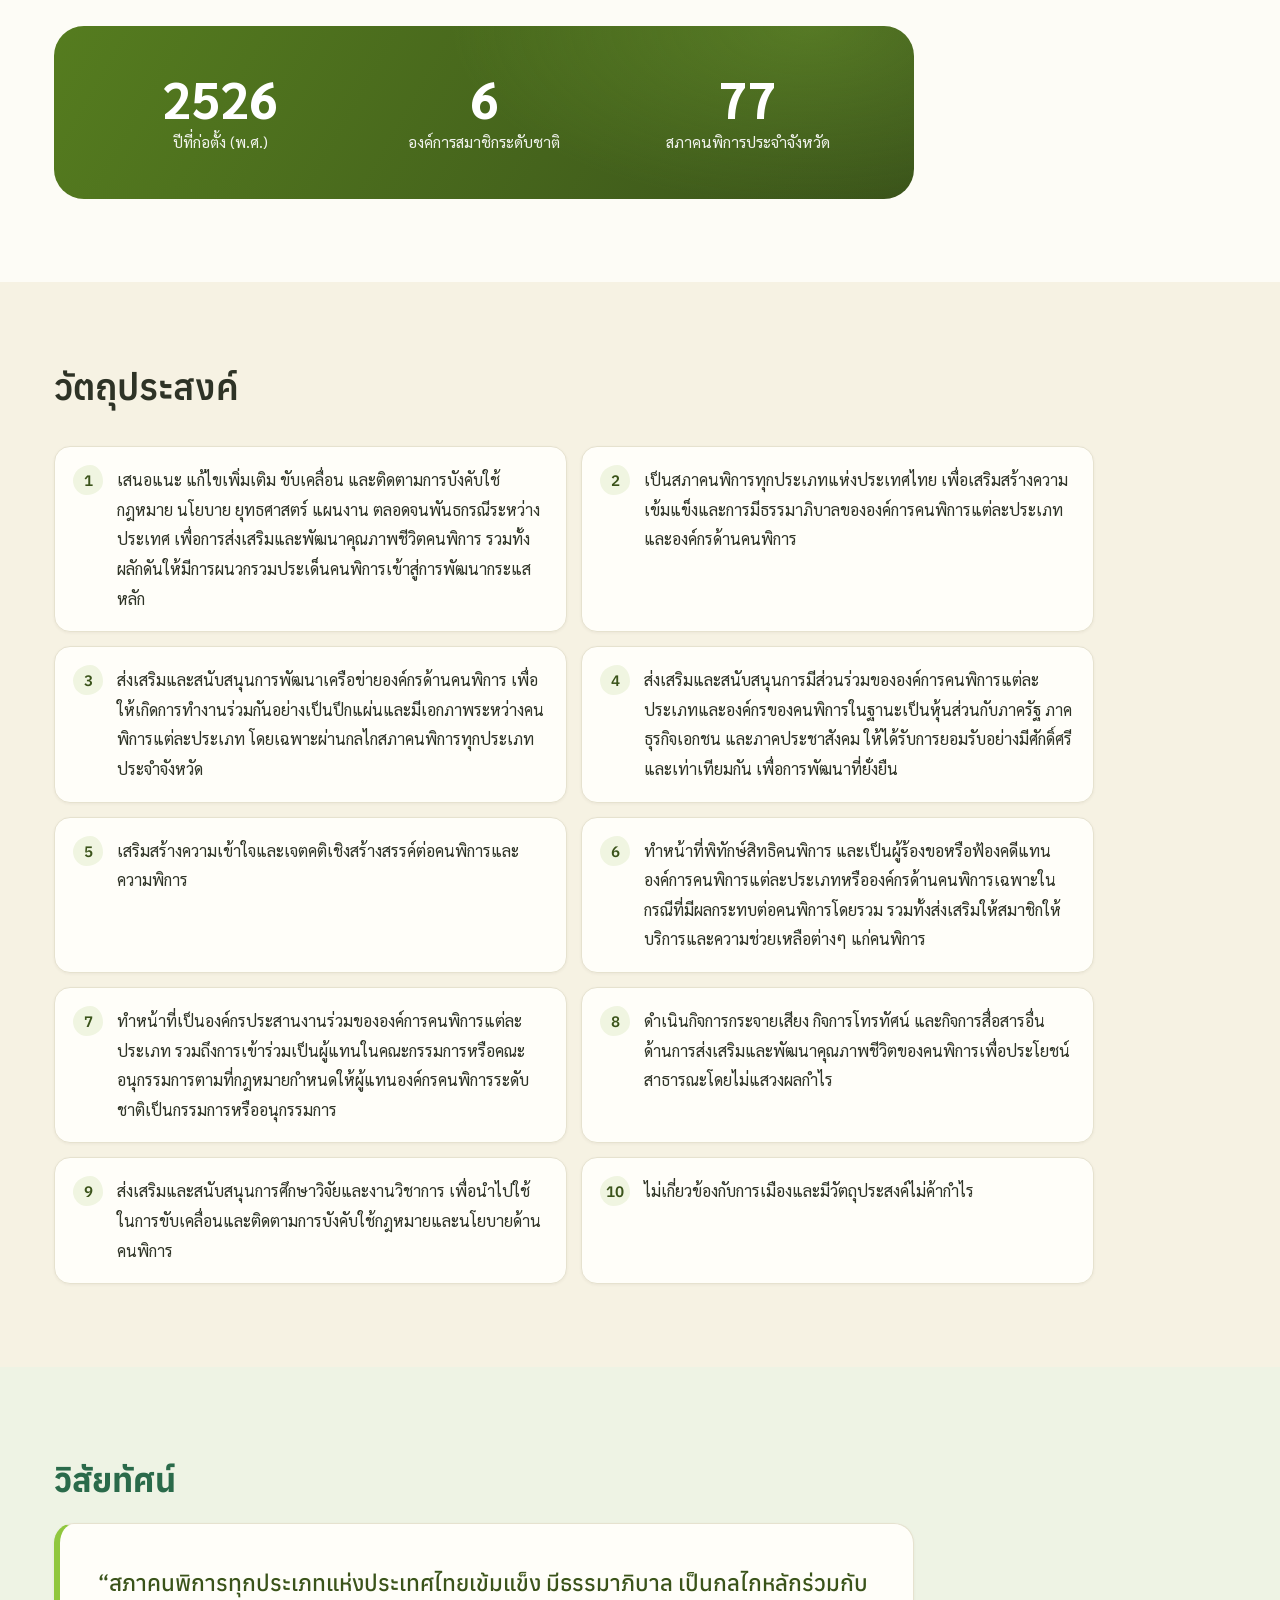
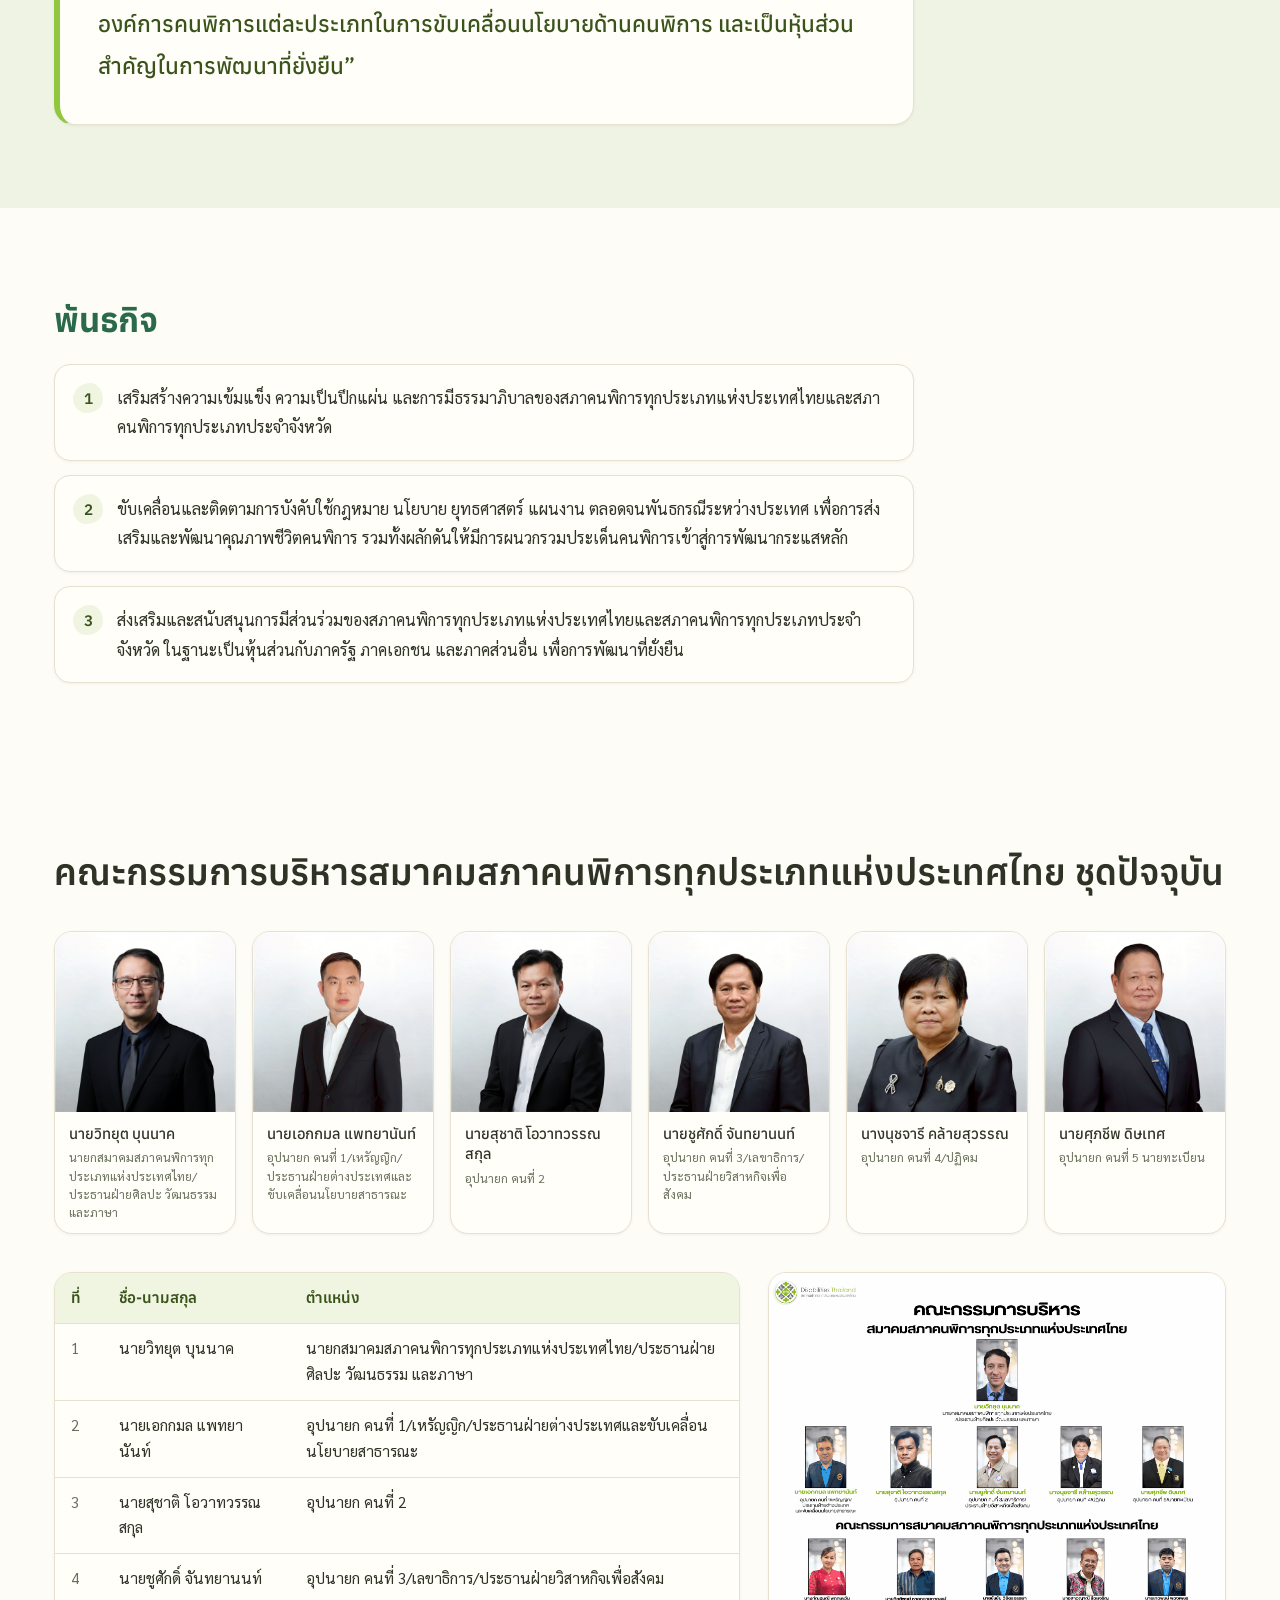
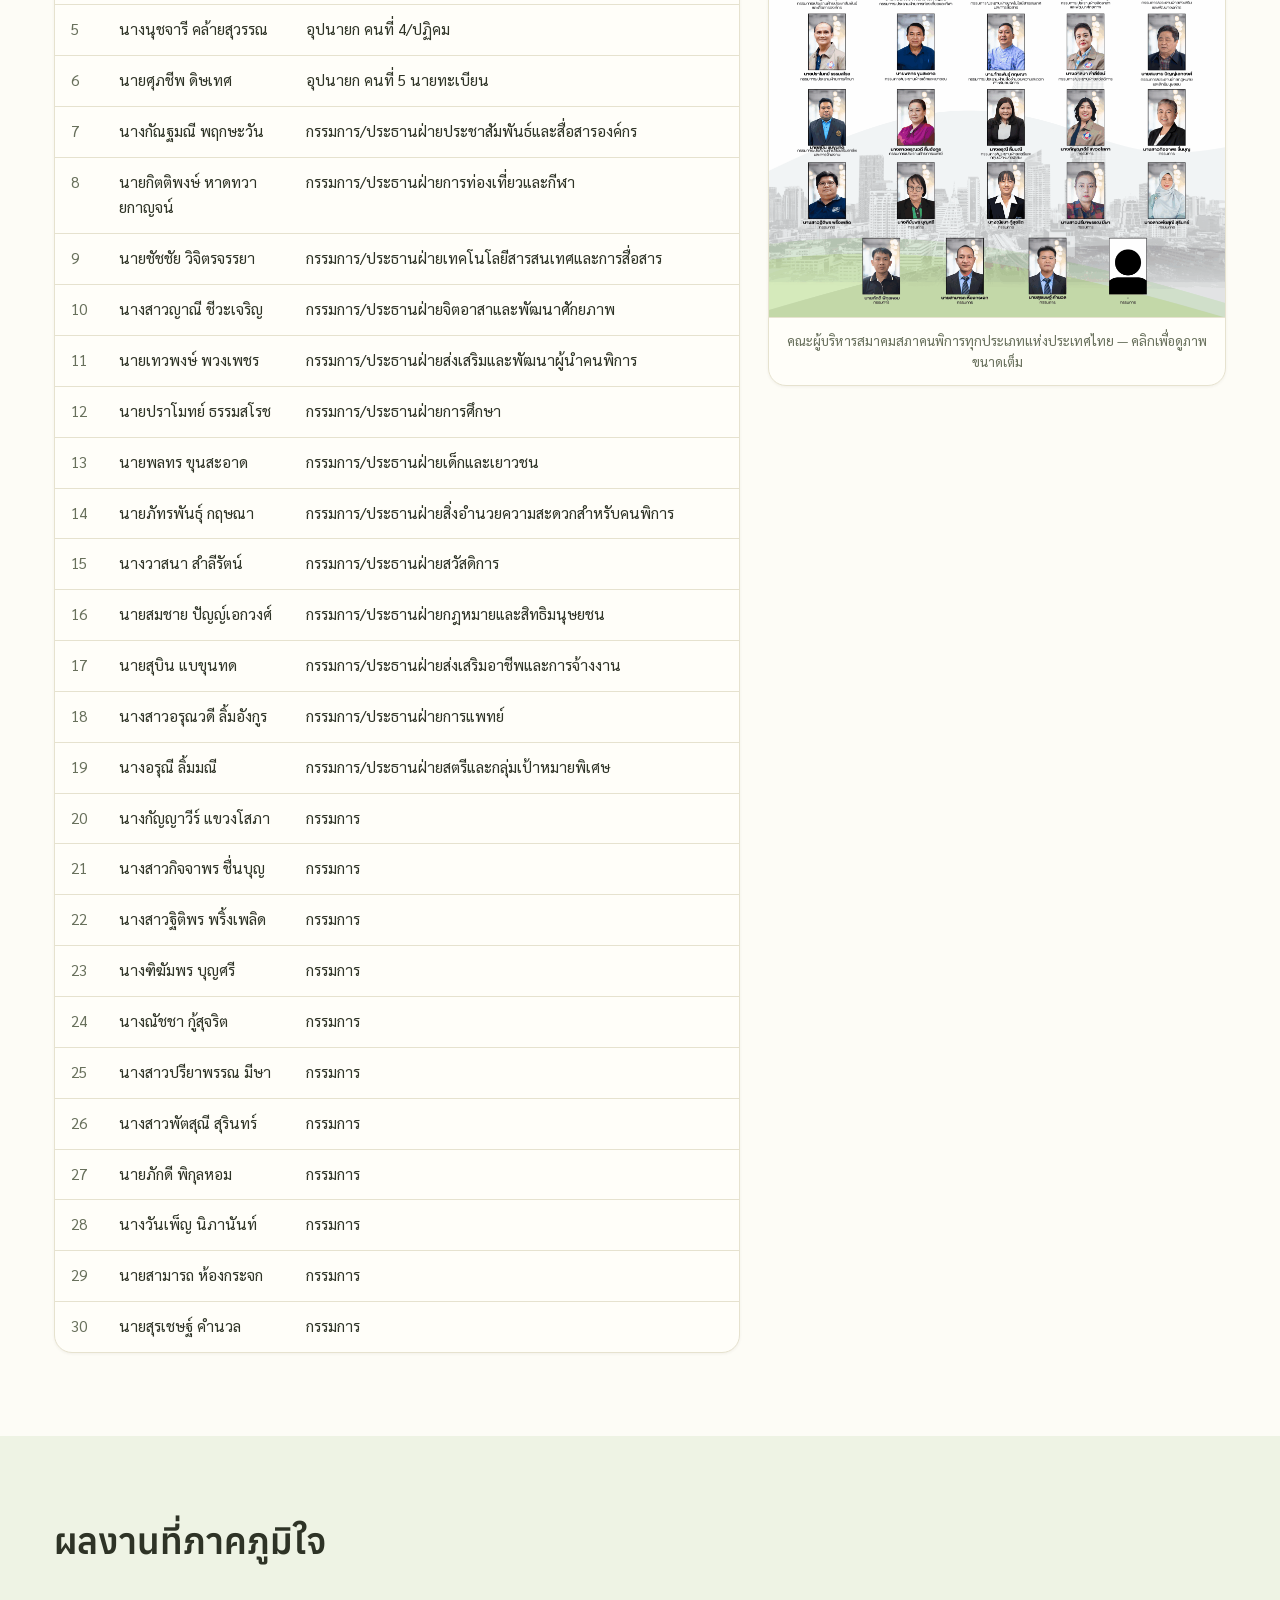
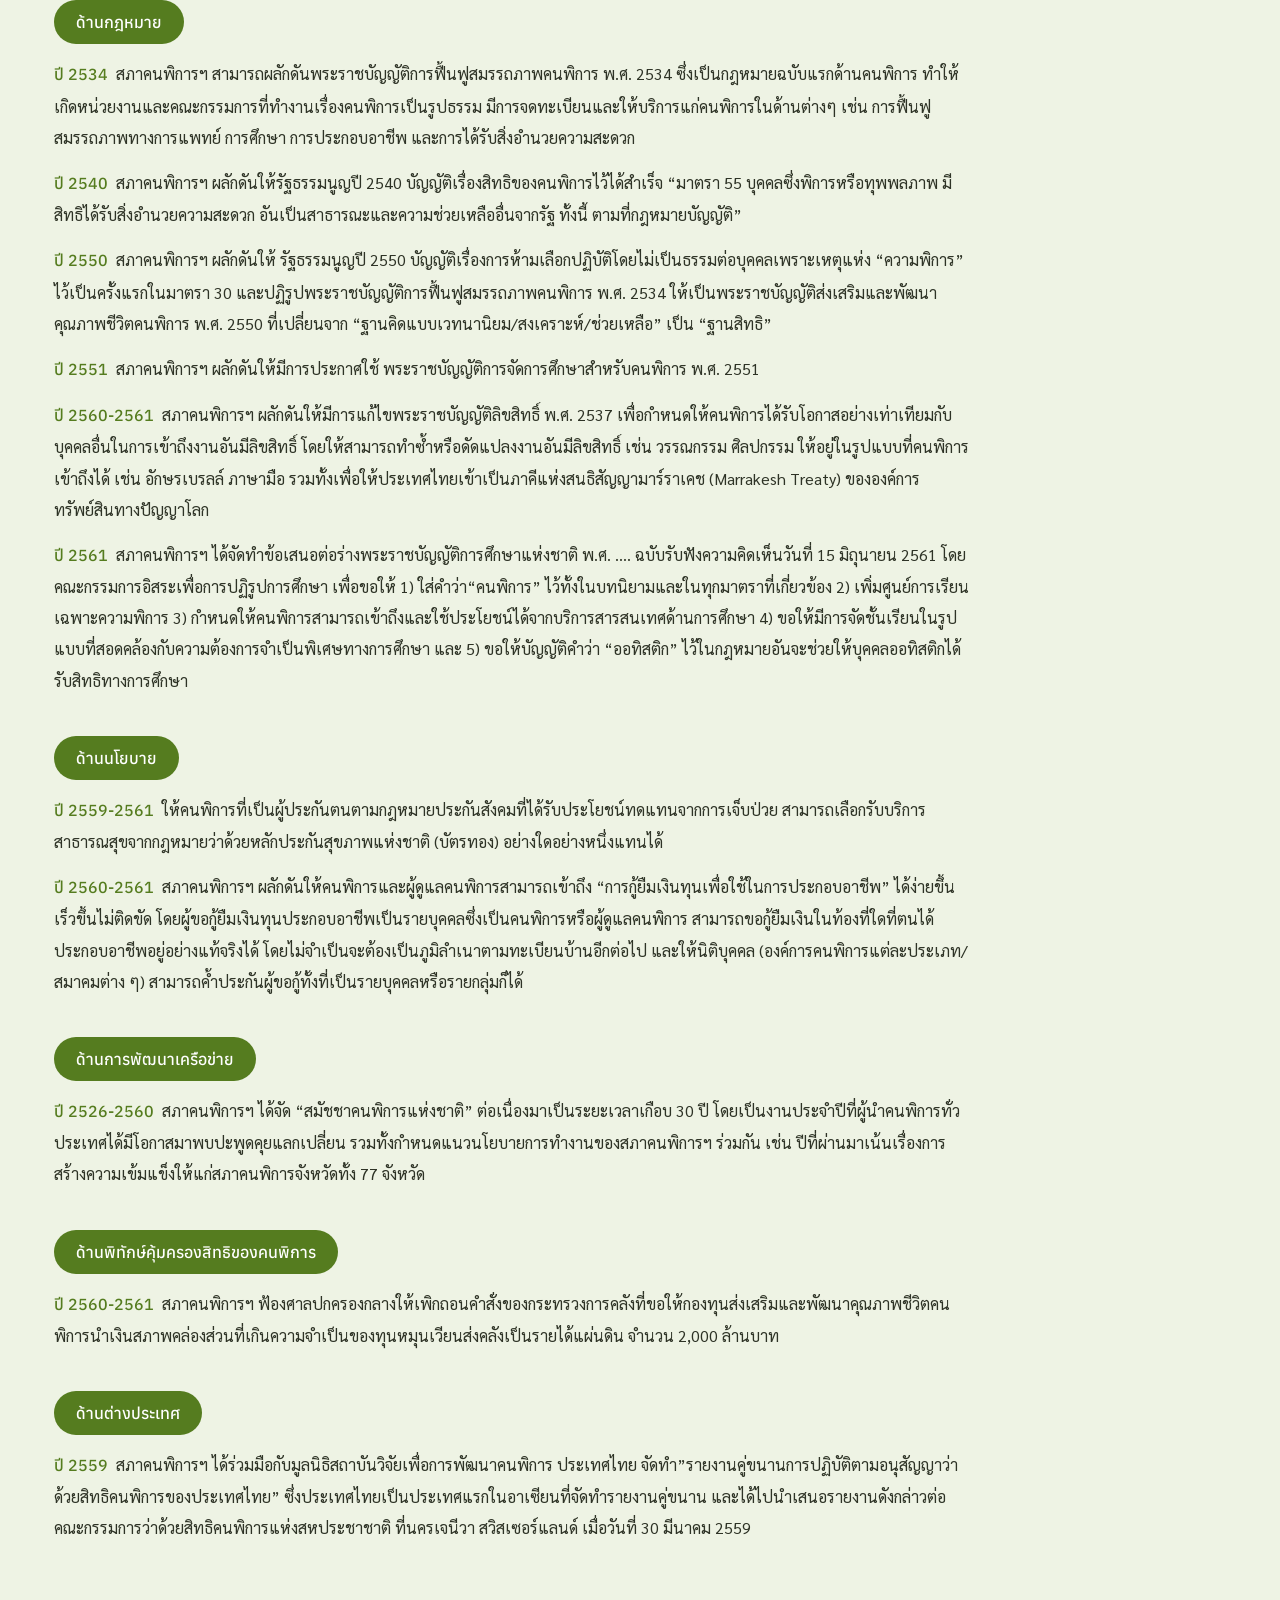
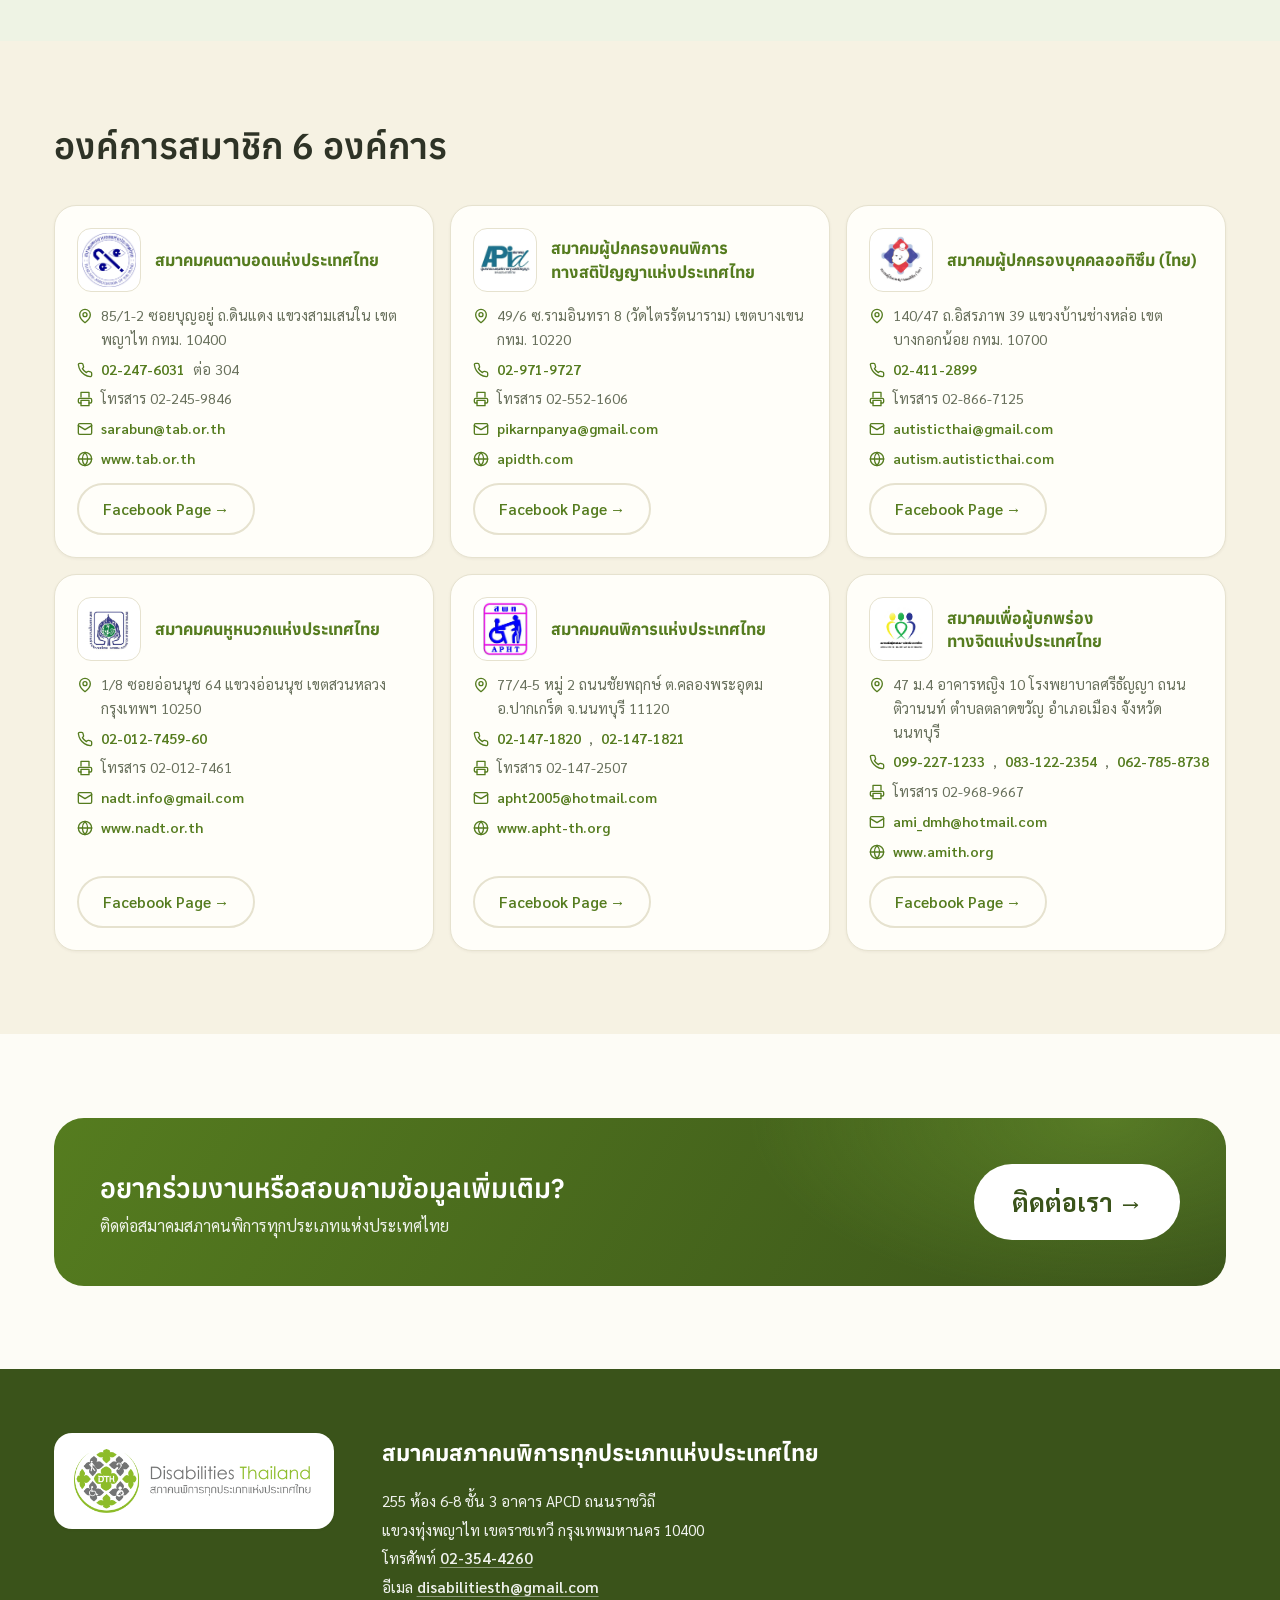
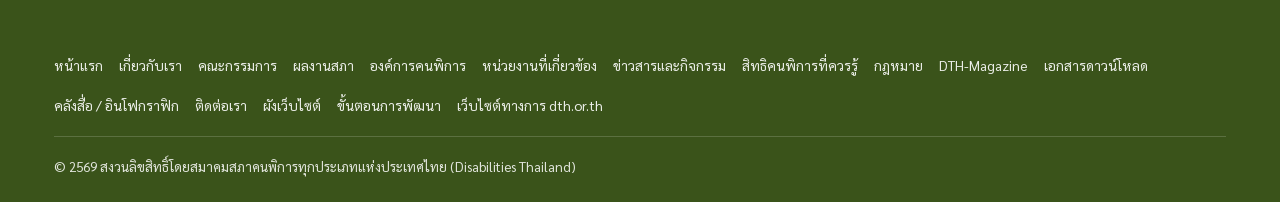
==== commit 94ea331e: "Remove สาระน่ารู้ link from footers" ====
--- a/about.html
+++ b/about.html
@@ -412,7 +412,6 @@
       <a href="about.html#members">องค์การคนพิการ</a>
       <a href="dth-v2.html#network">หน่วยงานที่เกี่ยวข้อง</a>
       <a href="news.html">ข่าวสารและกิจกรรม</a>
-      <a href="news.html?cat=knowledge">สาระน่ารู้</a>
       <a href="dth-v2.html#rights">สิทธิคนพิการที่ควรรู้</a>
       <a href="regulations.html#laws">กฎหมาย</a>
           <a href="magazine.html">DTH-Magazine</a>
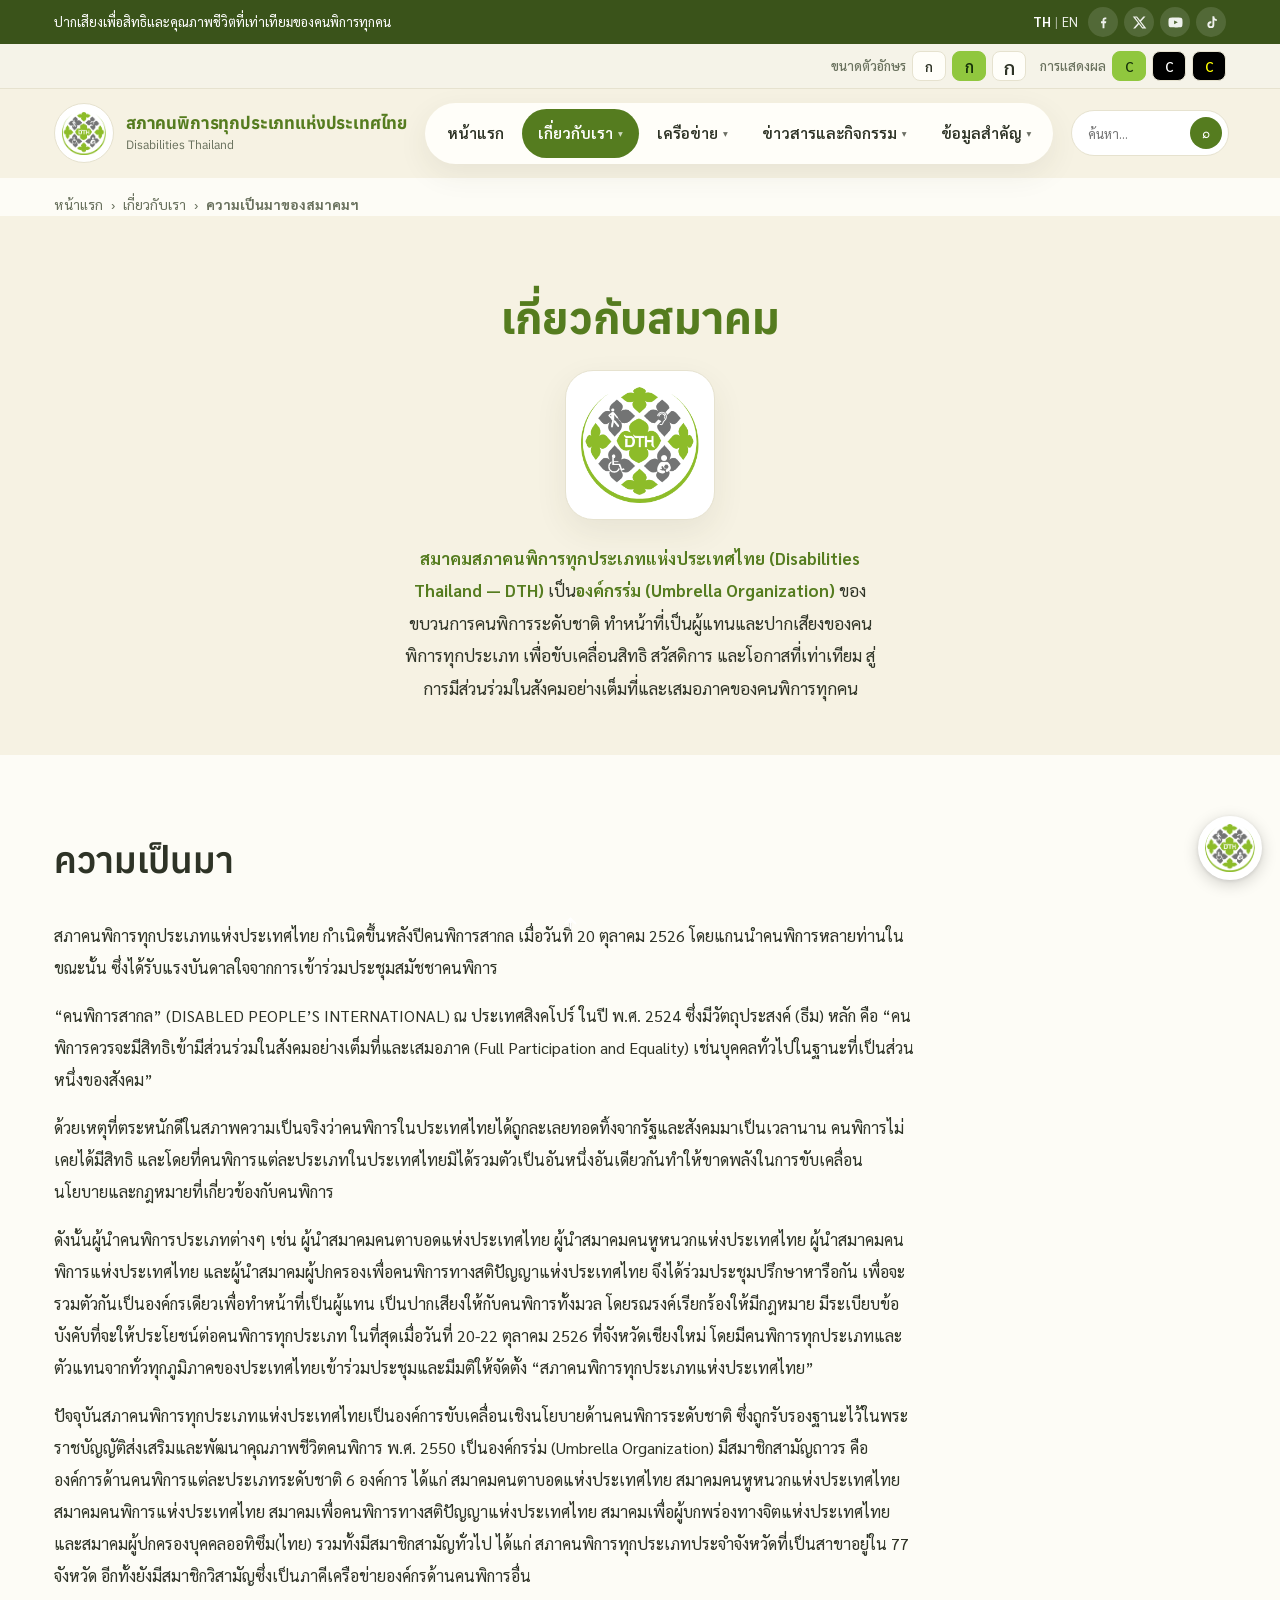
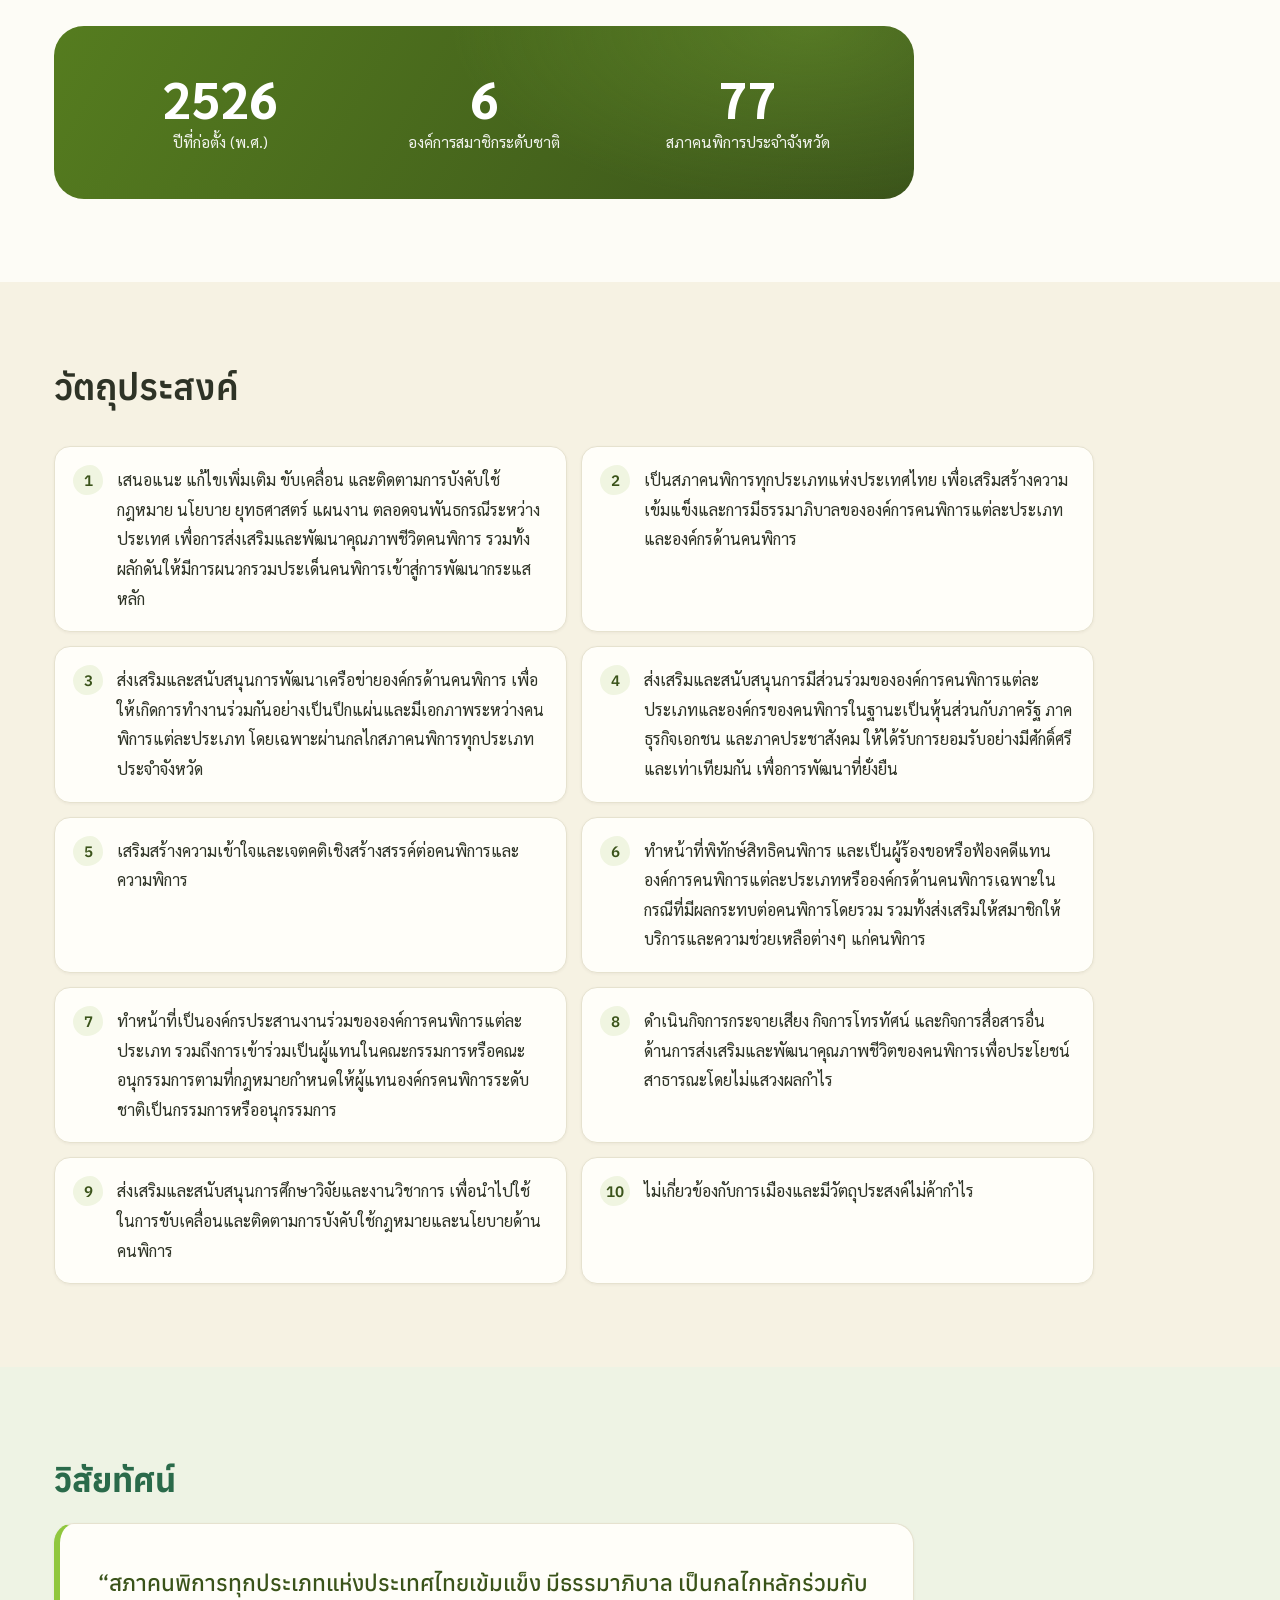
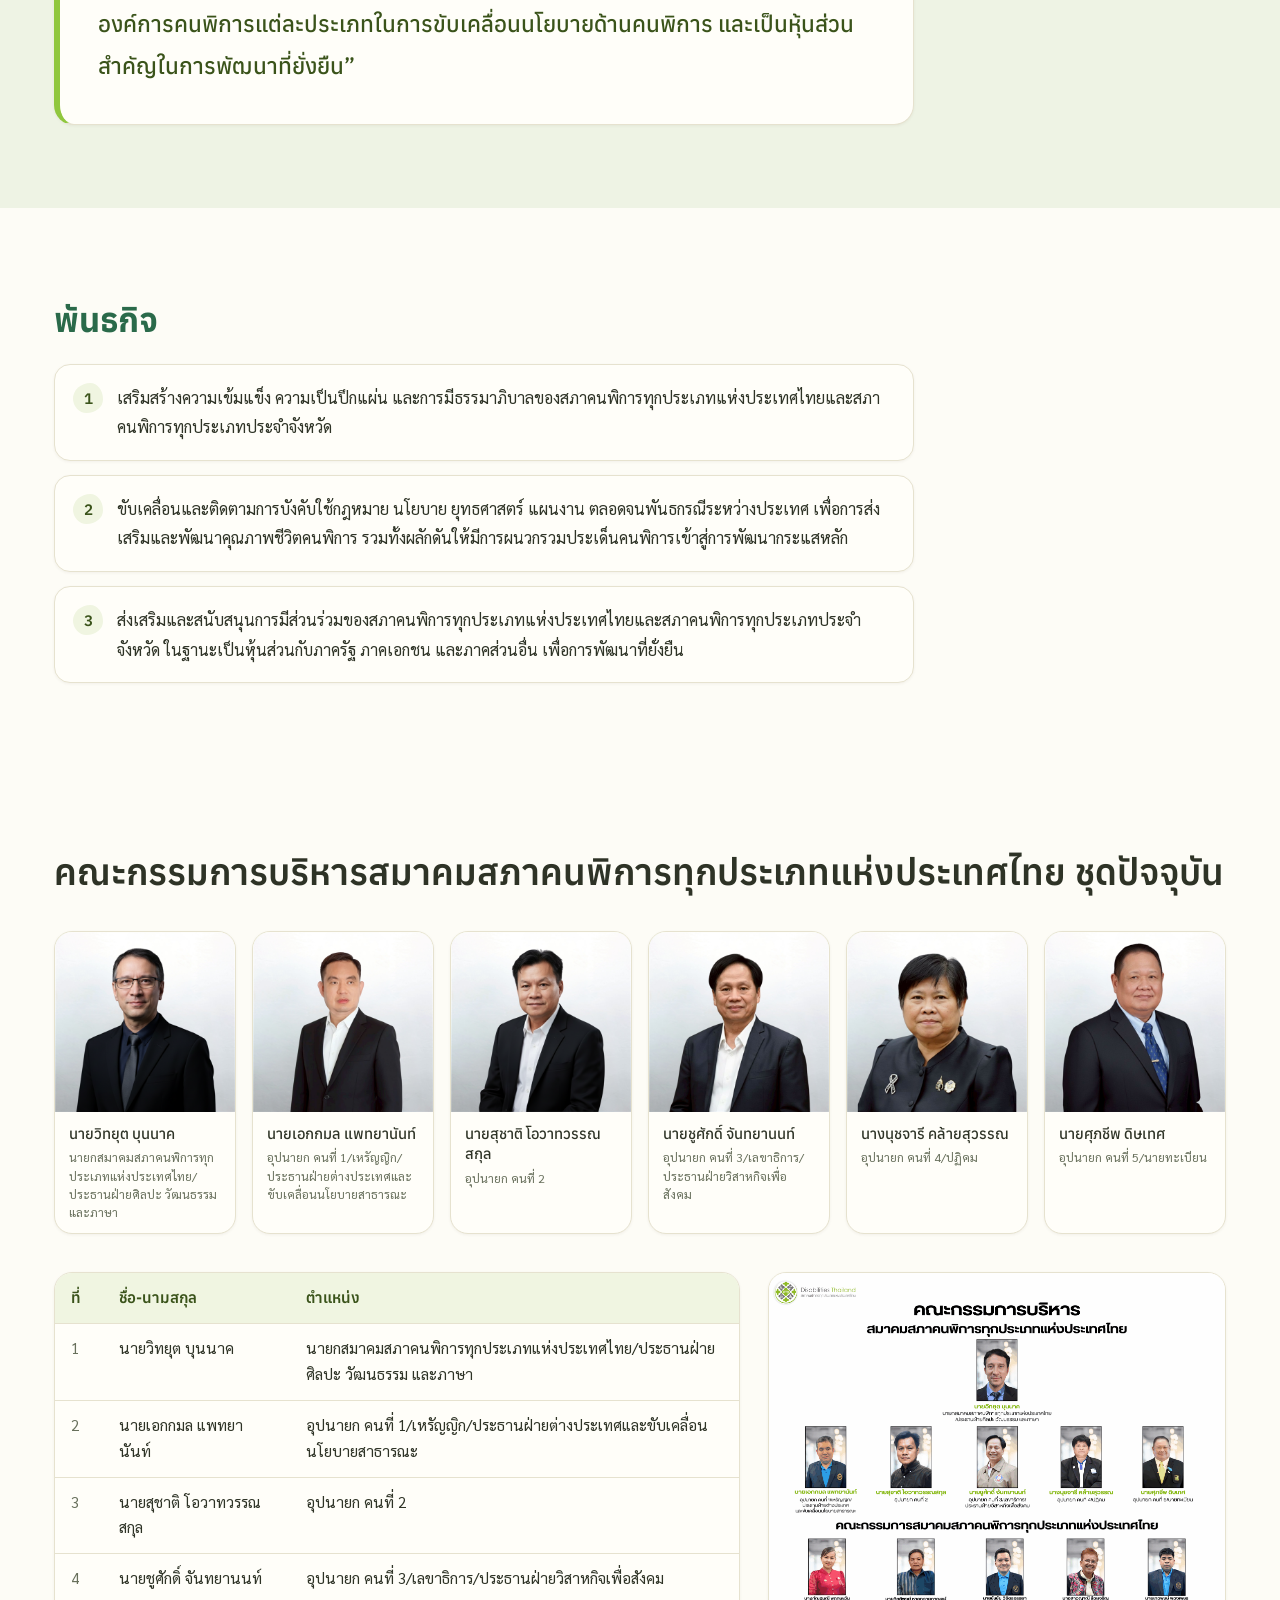
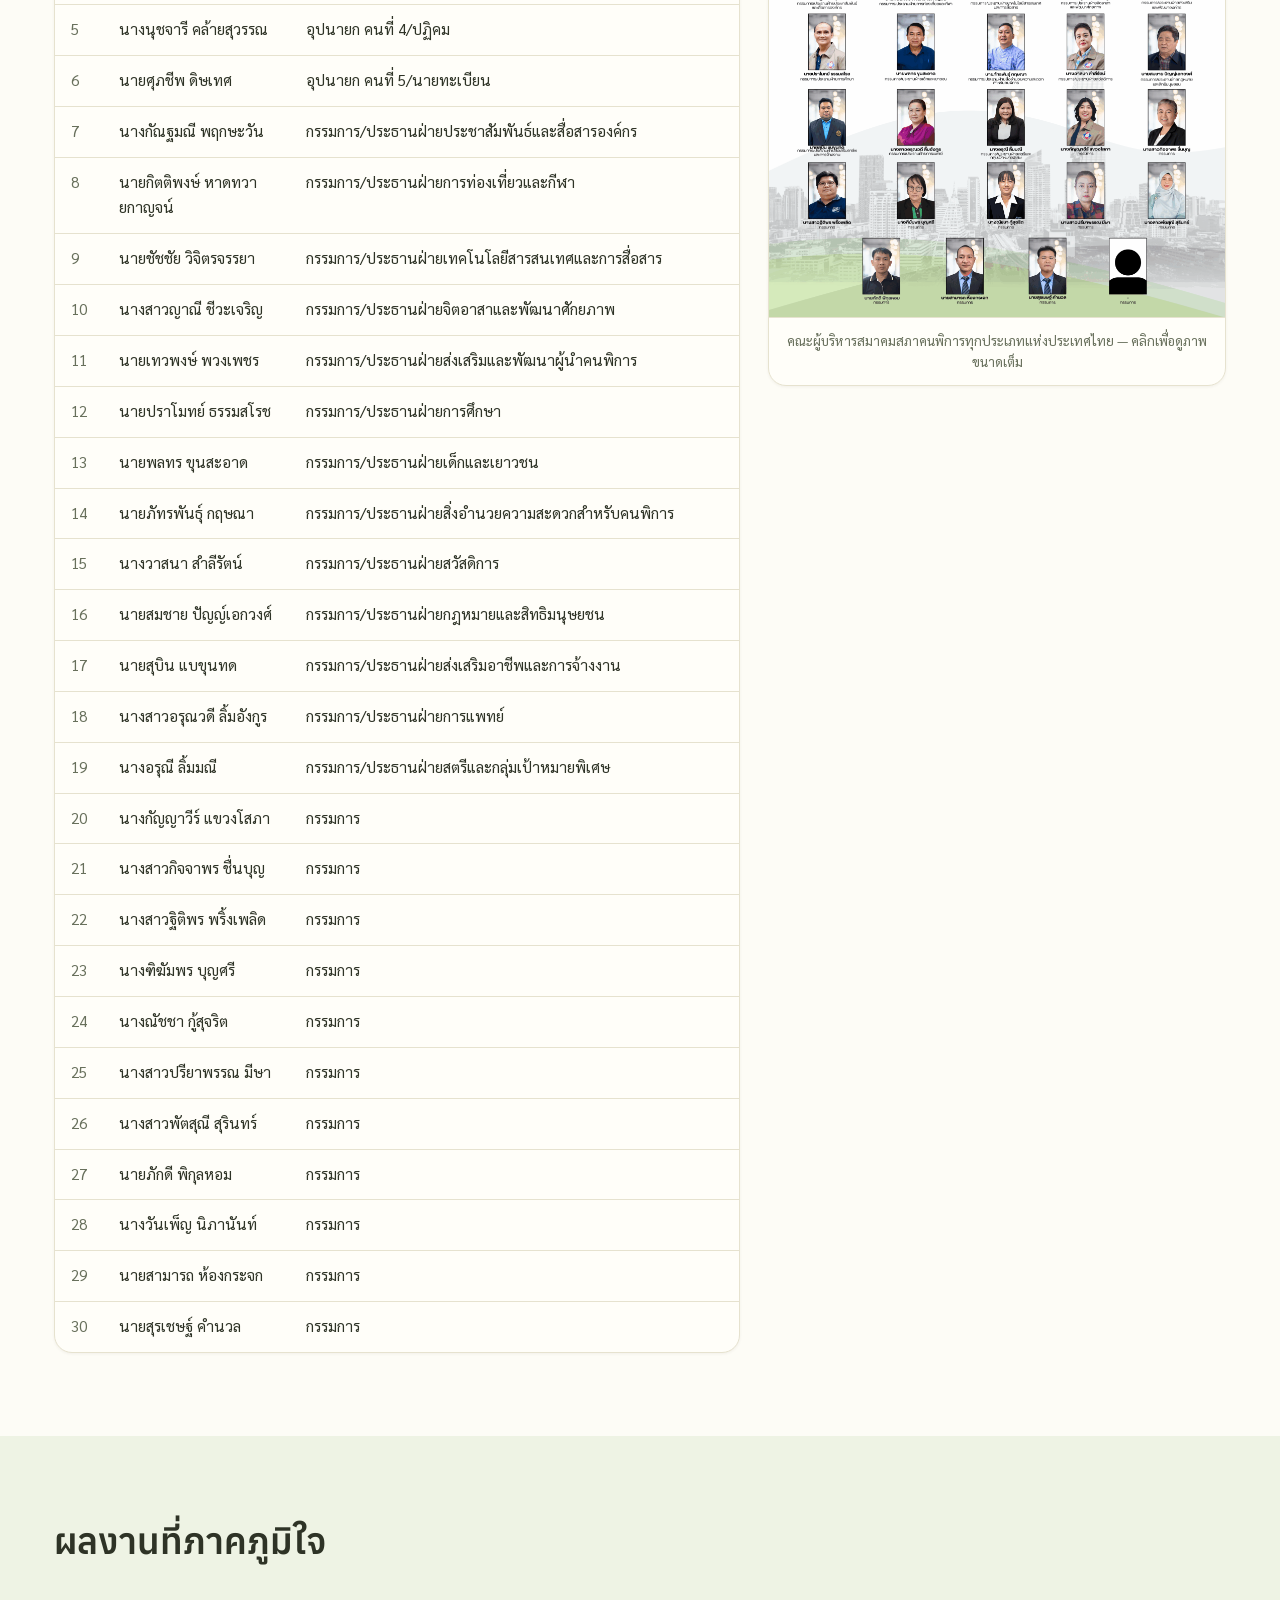
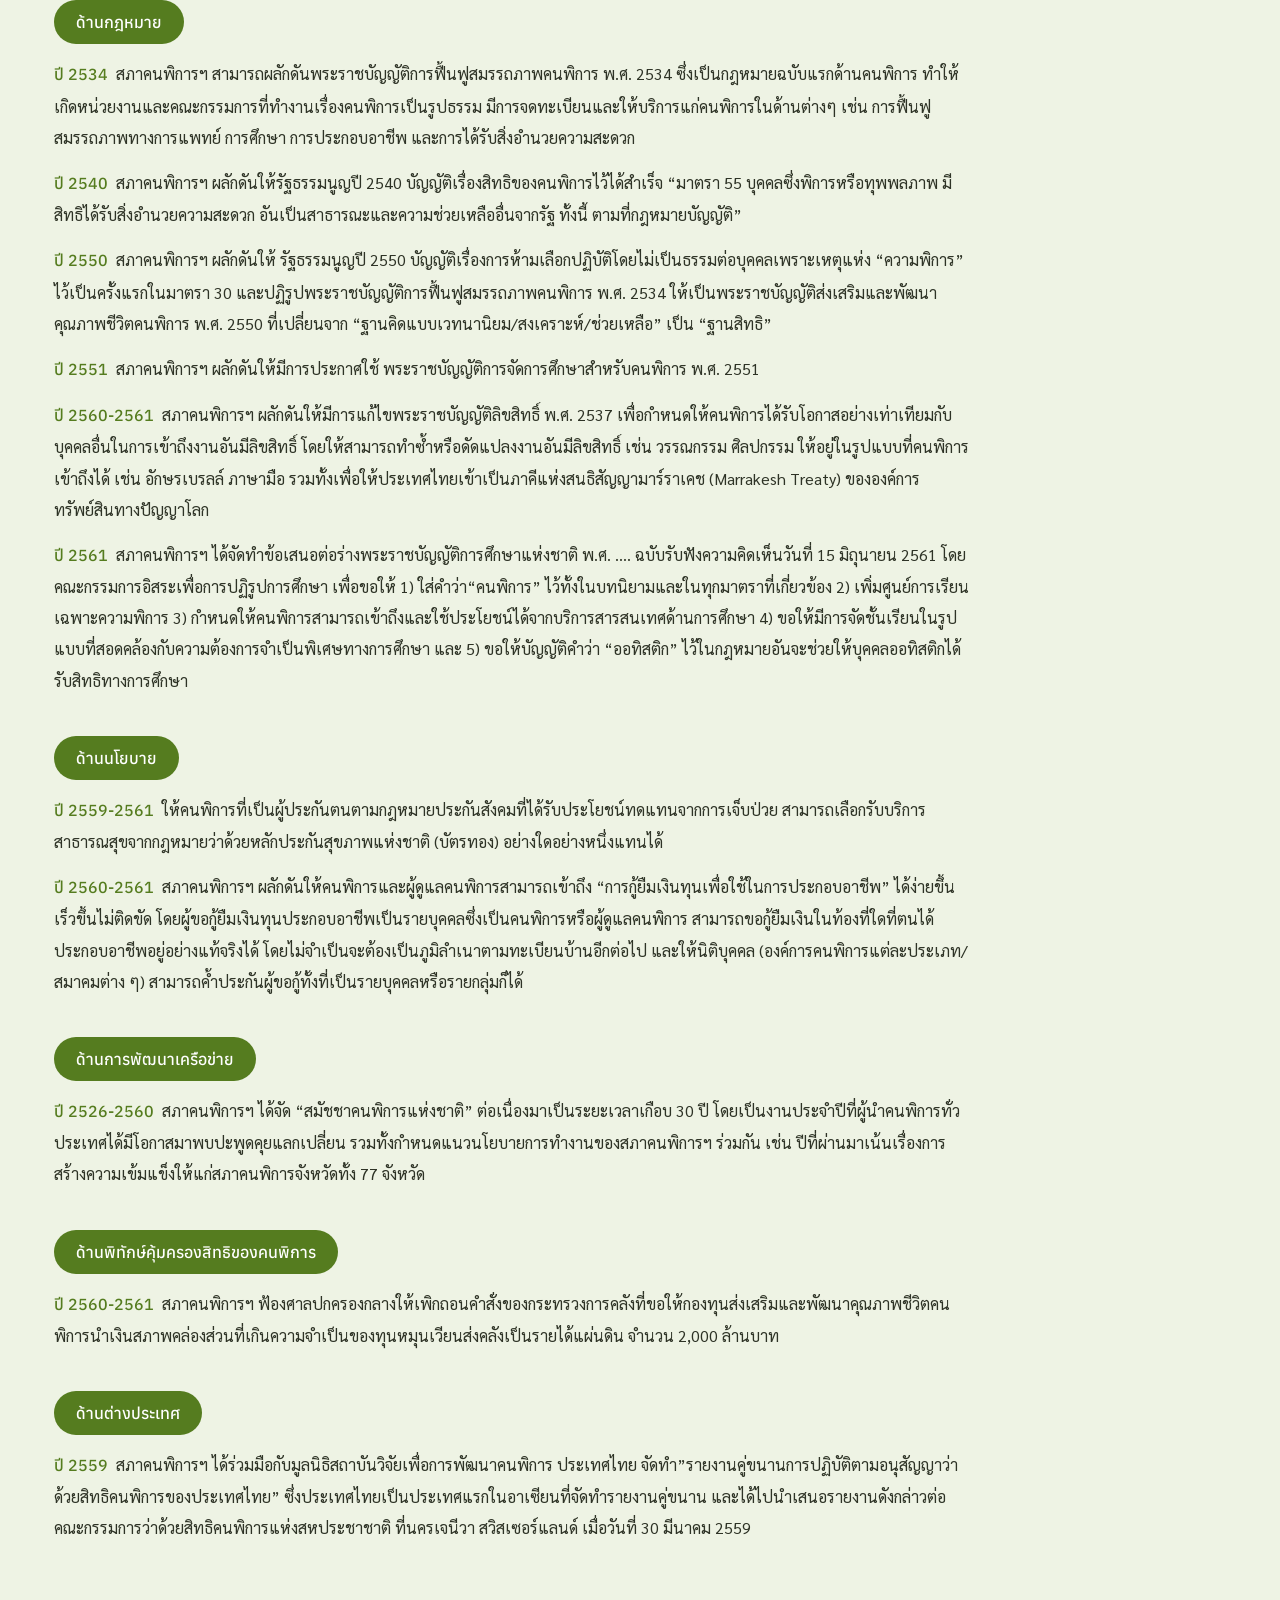
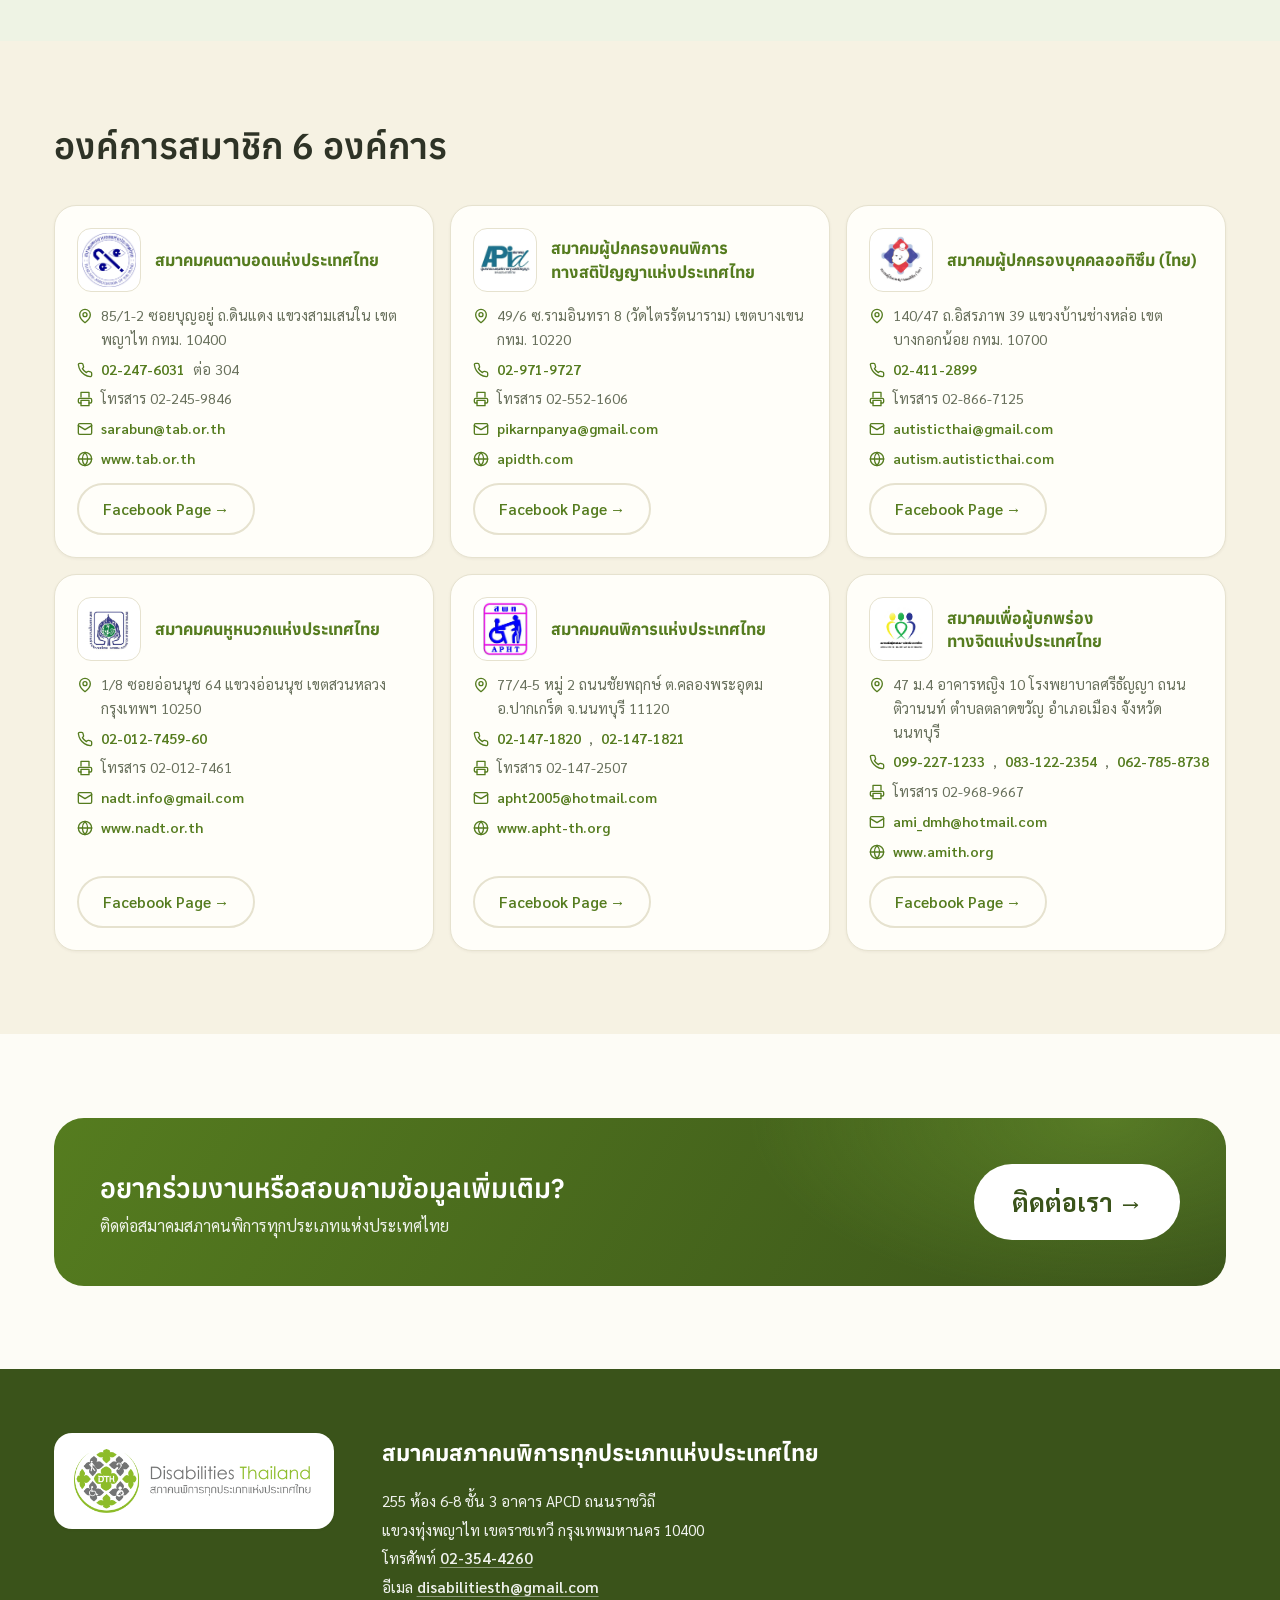
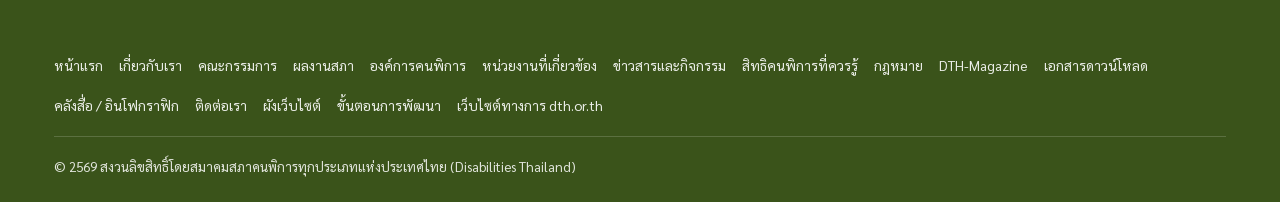
==== commit 27377f82: "Fix Suphachip title: add slash (อุปนายก คนที่ 5/นายทะเบียน)" ====
--- a/about.html
+++ b/about.html
@@ -199,7 +199,7 @@
       <figure class="board-card"><img src="Pic/รูปนายก/cut/board-suchart.png" alt="นายสุชาติ โอวาทวรรณสกุล" loading="lazy" onerror="this.style.display='none'"><figcaption><strong>นายสุชาติ  โอวาทวรรณสกุล</strong><span>อุปนายก คนที่ 2</span></figcaption></figure>
       <figure class="board-card"><img src="Pic/รูปนายก/cut/board-choosak.png" alt="นายชูศักดิ์ จันทยานนท์" loading="lazy" onerror="this.style.display='none'"><figcaption><strong>นายชูศักดิ์   จันทยานนท์</strong><span>อุปนายก คนที่ 3/เลขาธิการ/ประธานฝ่ายวิสาหกิจเพื่อสังคม</span></figcaption></figure>
       <figure class="board-card"><img src="Pic/รูปนายก/cut/board-nutcharee.png" alt="นางนุชจารี คล้ายสุวรรณ" loading="lazy" onerror="this.style.display='none'"><figcaption><strong>นางนุชจารี  คล้ายสุวรรณ</strong><span>อุปนายก คนที่ 4/ปฏิคม</span></figcaption></figure>
-      <figure class="board-card"><img src="Pic/รูปนายก/cut/board-suphachip.png" alt="นายศุภชีพ ดิษเทศ" loading="lazy" onerror="this.style.display='none'"><figcaption><strong>นายศุภชีพ  ดิษเทศ</strong><span>อุปนายก คนที่ 5 นายทะเบียน</span></figcaption></figure>
+      <figure class="board-card"><img src="Pic/รูปนายก/cut/board-suphachip.png" alt="นายศุภชีพ ดิษเทศ" loading="lazy" onerror="this.style.display='none'"><figcaption><strong>นายศุภชีพ  ดิษเทศ</strong><span>อุปนายก คนที่ 5/นายทะเบียน</span></figcaption></figure>
     </div>
 
     <div class="board-layout">
@@ -214,7 +214,7 @@
           <tr><td>3</td><td>นายสุชาติ  โอวาทวรรณสกุล</td><td>อุปนายก คนที่ 2</td></tr>
           <tr><td>4</td><td>นายชูศักดิ์   จันทยานนท์</td><td>อุปนายก คนที่ 3/เลขาธิการ/ประธานฝ่ายวิสาหกิจเพื่อสังคม</td></tr>
           <tr><td>5</td><td>นางนุชจารี  คล้ายสุวรรณ</td><td>อุปนายก คนที่ 4/ปฏิคม</td></tr>
-          <tr><td>6</td><td>นายศุภชีพ  ดิษเทศ</td><td>อุปนายก คนที่ 5 นายทะเบียน</td></tr>
+          <tr><td>6</td><td>นายศุภชีพ  ดิษเทศ</td><td>อุปนายก คนที่ 5/นายทะเบียน</td></tr>
           <tr><td>7</td><td>นางกัณฐมณี พฤกษะวัน</td><td>กรรมการ/ประธานฝ่ายประชาสัมพันธ์และสื่อสารองค์กร</td></tr>
           <tr><td>8</td><td>นายกิตติพงษ์ หาดทวายกาญจน์</td><td>กรรมการ/ประธานฝ่ายการท่องเที่ยวและกีฬา</td></tr>
           <tr><td>9</td><td>นายชัชชัย วิจิตรจรรยา</td><td>กรรมการ/ประธานฝ่ายเทคโนโลยีสารสนเทศและการสื่อสาร</td></tr>
